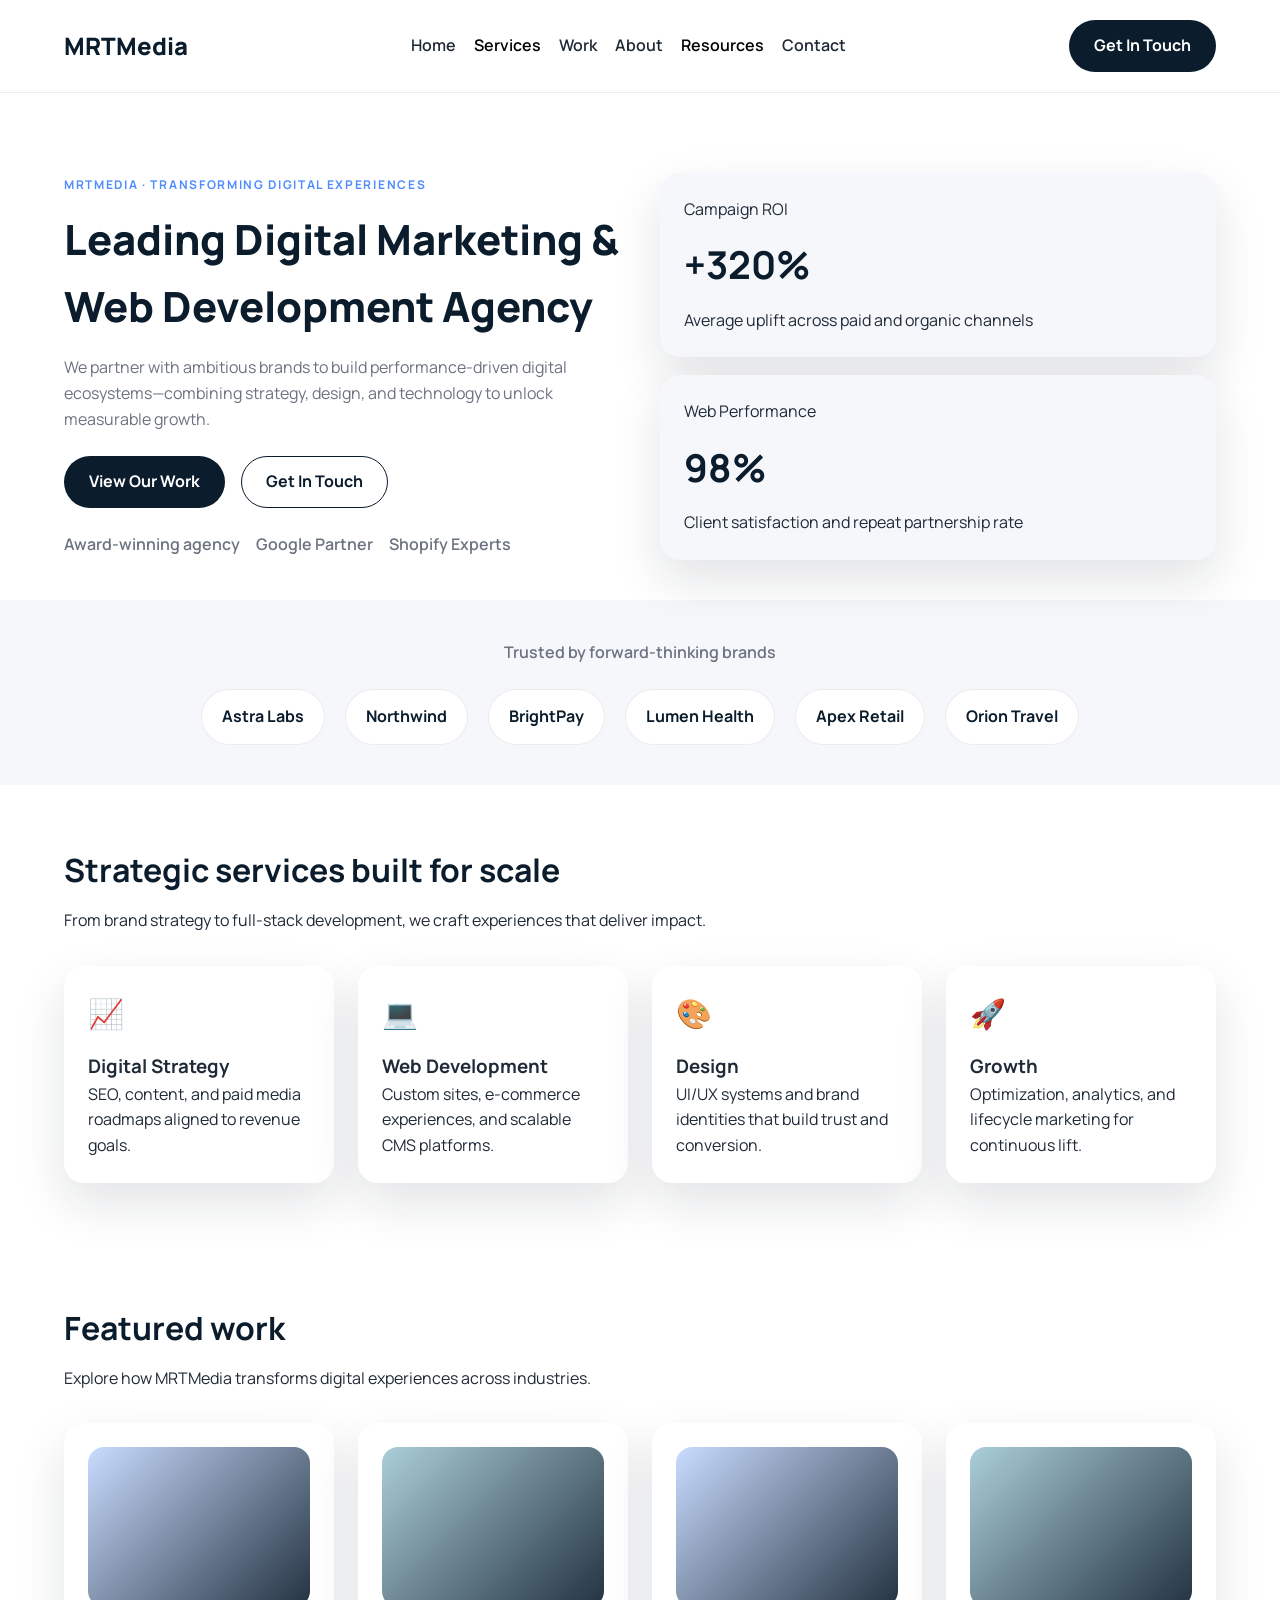
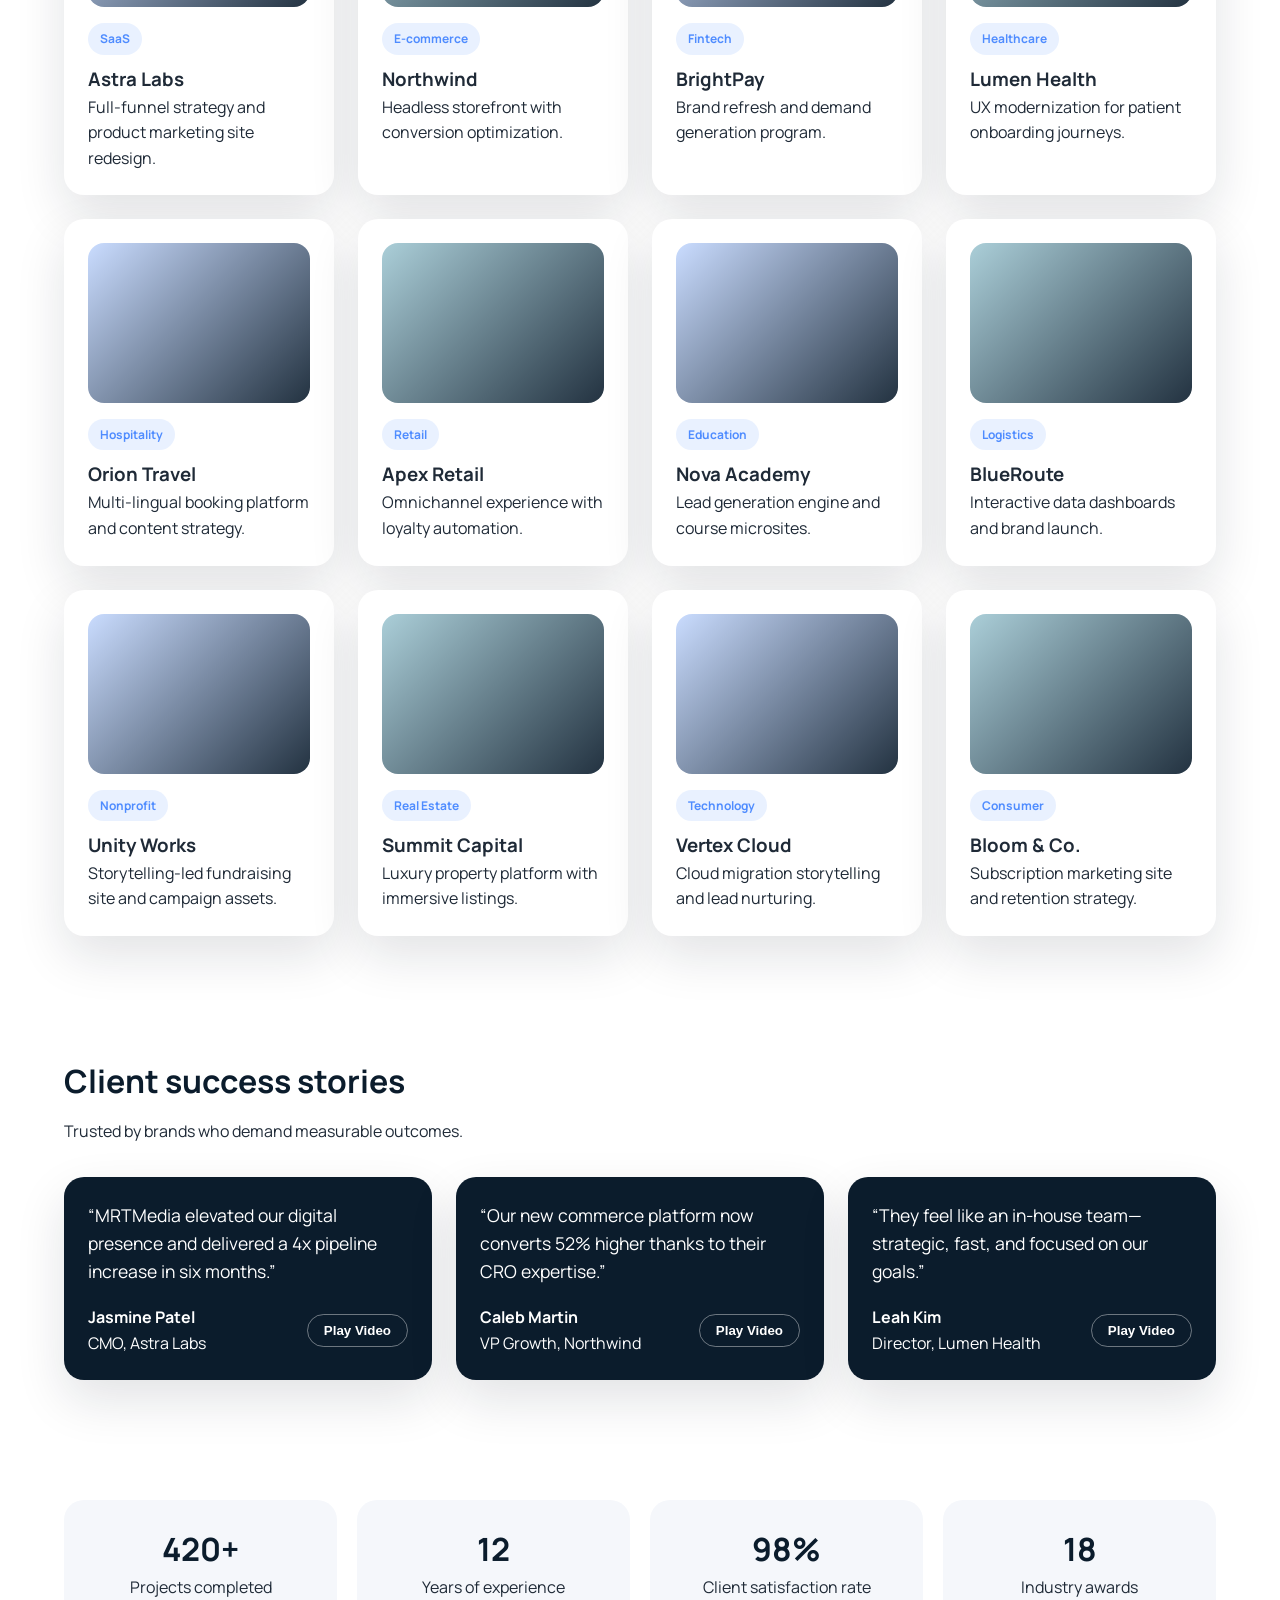
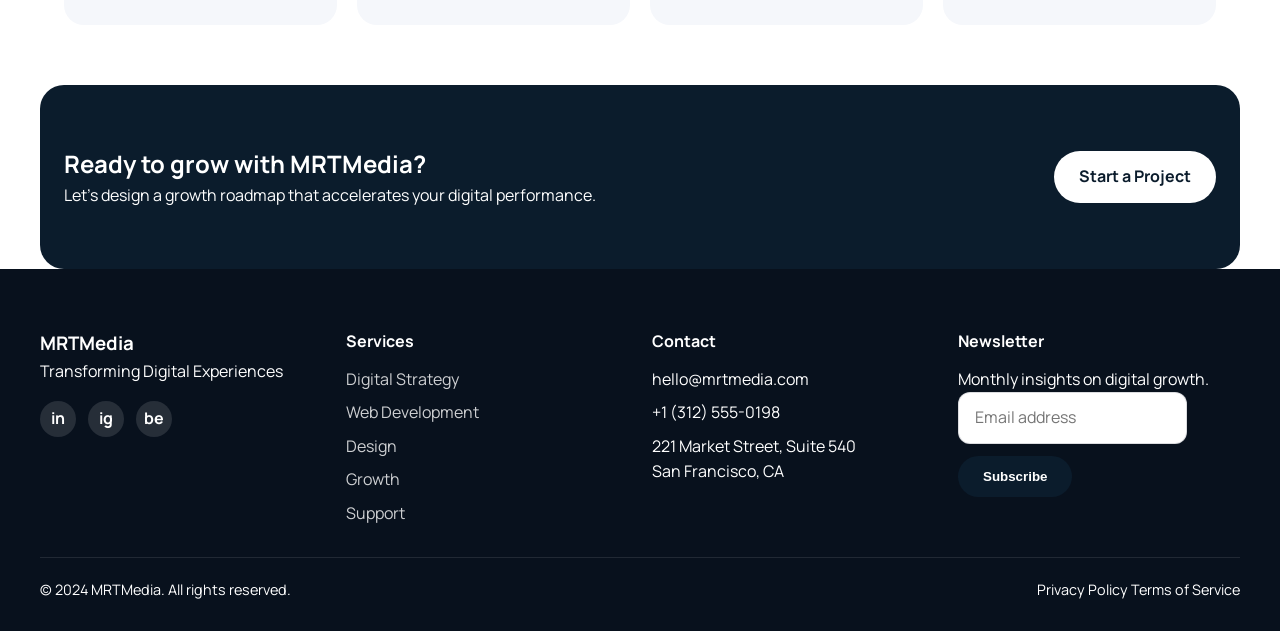
==== index.html @ ab3dcbb6 "Add MRTMedia marketing agency website" ====
<!DOCTYPE html>
<html lang="en">
<head>
  <meta charset="UTF-8" />
  <meta name="viewport" content="width=device-width, initial-scale=1" />
  <title>MRTMedia | Transforming Digital Experiences</title>
  <link rel="stylesheet" href="styles.css" />
  <link rel="preconnect" href="https://fonts.googleapis.com" />
  <link rel="preconnect" href="https://fonts.gstatic.com" crossorigin />
  <link href="https://fonts.googleapis.com/css2?family=Manrope:wght@300;400;500;600;700;800&display=swap" rel="stylesheet" />
</head>
<body>
  <header class="site-header">
    <nav class="navbar">
      <a class="logo" href="index.html">MRTMedia</a>
      <div class="nav-links">
        <a href="index.html">Home</a>
        <div class="dropdown">
          <button class="dropbtn">Services</button>
          <div class="dropdown-content">
            <a href="services.html#digital-strategy">Digital Strategy</a>
            <a href="services.html#web-development">Web Development</a>
            <a href="services.html#design">Design</a>
            <a href="services.html#growth">Growth</a>
            <a href="services.html#support">Support</a>
          </div>
        </div>
        <a href="work.html">Work</a>
        <a href="about.html">About</a>
        <div class="dropdown">
          <button class="dropbtn">Resources</button>
          <div class="dropdown-content">
            <a href="resources.html#blog">Blog</a>
            <a href="resources.html#guides">Guides</a>
            <a href="resources.html#newsletter">Newsletter</a>
            <a href="resources.html#events">Events</a>
          </div>
        </div>
        <a href="contact.html">Contact</a>
      </div>
      <a class="btn btn-primary" href="contact.html">Get In Touch</a>
    </nav>
  </header>

  <main>
    <section class="hero">
      <div class="hero-content">
        <p class="eyebrow">MRTMedia · Transforming Digital Experiences</p>
        <h1>Leading Digital Marketing &amp; Web Development Agency</h1>
        <p class="subheadline">
          We partner with ambitious brands to build performance-driven digital ecosystems—combining strategy,
          design, and technology to unlock measurable growth.
        </p>
        <div class="hero-actions">
          <a class="btn btn-primary" href="work.html">View Our Work</a>
          <a class="btn btn-secondary" href="contact.html">Get In Touch</a>
        </div>
        <div class="trust-indicators">
          <span>Award-winning agency</span>
          <span>Google Partner</span>
          <span>Shopify Experts</span>
        </div>
      </div>
      <div class="hero-visual">
        <div class="hero-card">
          <p class="hero-card-title">Campaign ROI</p>
          <h2>+320%</h2>
          <p>Average uplift across paid and organic channels</p>
        </div>
        <div class="hero-card">
          <p class="hero-card-title">Web Performance</p>
          <h2>98%</h2>
          <p>Client satisfaction and repeat partnership rate</p>
        </div>
      </div>
    </section>

    <section class="logo-banner">
      <p class="section-label">Trusted by forward-thinking brands</p>
      <div class="logo-row">
        <div class="logo-chip">Astra Labs</div>
        <div class="logo-chip">Northwind</div>
        <div class="logo-chip">BrightPay</div>
        <div class="logo-chip">Lumen Health</div>
        <div class="logo-chip">Apex Retail</div>
        <div class="logo-chip">Orion Travel</div>
      </div>
    </section>

    <section class="services-overview">
      <div class="section-heading">
        <h2>Strategic services built for scale</h2>
        <p>From brand strategy to full-stack development, we craft experiences that deliver impact.</p>
      </div>
      <div class="services-grid">
        <article class="service-card">
          <span class="service-icon">📈</span>
          <h3>Digital Strategy</h3>
          <p>SEO, content, and paid media roadmaps aligned to revenue goals.</p>
        </article>
        <article class="service-card">
          <span class="service-icon">💻</span>
          <h3>Web Development</h3>
          <p>Custom sites, e-commerce experiences, and scalable CMS platforms.</p>
        </article>
        <article class="service-card">
          <span class="service-icon">🎨</span>
          <h3>Design</h3>
          <p>UI/UX systems and brand identities that build trust and conversion.</p>
        </article>
        <article class="service-card">
          <span class="service-icon">🚀</span>
          <h3>Growth</h3>
          <p>Optimization, analytics, and lifecycle marketing for continuous lift.</p>
        </article>
      </div>
    </section>

    <section class="portfolio-preview">
      <div class="section-heading">
        <h2>Featured work</h2>
        <p>Explore how MRTMedia transforms digital experiences across industries.</p>
      </div>
      <div class="portfolio-grid">
        <article class="portfolio-card">
          <div class="portfolio-image"></div>
          <div class="portfolio-meta">
            <span class="tag">SaaS</span>
            <h3>Astra Labs</h3>
            <p>Full-funnel strategy and product marketing site redesign.</p>
          </div>
        </article>
        <article class="portfolio-card">
          <div class="portfolio-image alt"></div>
          <div class="portfolio-meta">
            <span class="tag">E-commerce</span>
            <h3>Northwind</h3>
            <p>Headless storefront with conversion optimization.</p>
          </div>
        </article>
        <article class="portfolio-card">
          <div class="portfolio-image"></div>
          <div class="portfolio-meta">
            <span class="tag">Fintech</span>
            <h3>BrightPay</h3>
            <p>Brand refresh and demand generation program.</p>
          </div>
        </article>
        <article class="portfolio-card">
          <div class="portfolio-image alt"></div>
          <div class="portfolio-meta">
            <span class="tag">Healthcare</span>
            <h3>Lumen Health</h3>
            <p>UX modernization for patient onboarding journeys.</p>
          </div>
        </article>
        <article class="portfolio-card">
          <div class="portfolio-image"></div>
          <div class="portfolio-meta">
            <span class="tag">Hospitality</span>
            <h3>Orion Travel</h3>
            <p>Multi-lingual booking platform and content strategy.</p>
          </div>
        </article>
        <article class="portfolio-card">
          <div class="portfolio-image alt"></div>
          <div class="portfolio-meta">
            <span class="tag">Retail</span>
            <h3>Apex Retail</h3>
            <p>Omnichannel experience with loyalty automation.</p>
          </div>
        </article>
        <article class="portfolio-card">
          <div class="portfolio-image"></div>
          <div class="portfolio-meta">
            <span class="tag">Education</span>
            <h3>Nova Academy</h3>
            <p>Lead generation engine and course microsites.</p>
          </div>
        </article>
        <article class="portfolio-card">
          <div class="portfolio-image alt"></div>
          <div class="portfolio-meta">
            <span class="tag">Logistics</span>
            <h3>BlueRoute</h3>
            <p>Interactive data dashboards and brand launch.</p>
          </div>
        </article>
        <article class="portfolio-card">
          <div class="portfolio-image"></div>
          <div class="portfolio-meta">
            <span class="tag">Nonprofit</span>
            <h3>Unity Works</h3>
            <p>Storytelling-led fundraising site and campaign assets.</p>
          </div>
        </article>
        <article class="portfolio-card">
          <div class="portfolio-image alt"></div>
          <div class="portfolio-meta">
            <span class="tag">Real Estate</span>
            <h3>Summit Capital</h3>
            <p>Luxury property platform with immersive listings.</p>
          </div>
        </article>
        <article class="portfolio-card">
          <div class="portfolio-image"></div>
          <div class="portfolio-meta">
            <span class="tag">Technology</span>
            <h3>Vertex Cloud</h3>
            <p>Cloud migration storytelling and lead nurturing.</p>
          </div>
        </article>
        <article class="portfolio-card">
          <div class="portfolio-image alt"></div>
          <div class="portfolio-meta">
            <span class="tag">Consumer</span>
            <h3>Bloom &amp; Co.</h3>
            <p>Subscription marketing site and retention strategy.</p>
          </div>
        </article>
      </div>
    </section>

    <section class="testimonials">
      <div class="section-heading">
        <h2>Client success stories</h2>
        <p>Trusted by brands who demand measurable outcomes.</p>
      </div>
      <div class="testimonial-grid">
        <article class="testimonial-card">
          <p class="quote">“MRTMedia elevated our digital presence and delivered a 4x pipeline increase in six months.”</p>
          <div class="testimonial-meta">
            <div>
              <h4>Jasmine Patel</h4>
              <span>CMO, Astra Labs</span>
            </div>
            <button class="video-button" type="button">Play Video</button>
          </div>
        </article>
        <article class="testimonial-card">
          <p class="quote">“Our new commerce platform now converts 52% higher thanks to their CRO expertise.”</p>
          <div class="testimonial-meta">
            <div>
              <h4>Caleb Martin</h4>
              <span>VP Growth, Northwind</span>
            </div>
            <button class="video-button" type="button">Play Video</button>
          </div>
        </article>
        <article class="testimonial-card">
          <p class="quote">“They feel like an in-house team—strategic, fast, and focused on our goals.”</p>
          <div class="testimonial-meta">
            <div>
              <h4>Leah Kim</h4>
              <span>Director, Lumen Health</span>
            </div>
            <button class="video-button" type="button">Play Video</button>
          </div>
        </article>
      </div>
    </section>

    <section class="stats">
      <div class="stat-card">
        <h3>420+</h3>
        <p>Projects completed</p>
      </div>
      <div class="stat-card">
        <h3>12</h3>
        <p>Years of experience</p>
      </div>
      <div class="stat-card">
        <h3>98%</h3>
        <p>Client satisfaction rate</p>
      </div>
      <div class="stat-card">
        <h3>18</h3>
        <p>Industry awards</p>
      </div>
    </section>

    <section class="cta-banner">
      <div>
        <h2>Ready to grow with MRTMedia?</h2>
        <p>Let’s design a growth roadmap that accelerates your digital performance.</p>
      </div>
      <a class="btn btn-light" href="contact.html">Start a Project</a>
    </section>
  </main>

  <footer class="site-footer">
    <div class="footer-grid">
      <div>
        <h3>MRTMedia</h3>
        <p>Transforming Digital Experiences</p>
        <div class="social-links">
          <a href="https://www.linkedin.com" aria-label="LinkedIn">in</a>
          <a href="https://www.instagram.com" aria-label="Instagram">ig</a>
          <a href="https://www.behance.net" aria-label="Behance">be</a>
        </div>
      </div>
      <div>
        <h4>Services</h4>
        <ul>
          <li><a href="services.html#digital-strategy">Digital Strategy</a></li>
          <li><a href="services.html#web-development">Web Development</a></li>
          <li><a href="services.html#design">Design</a></li>
          <li><a href="services.html#growth">Growth</a></li>
          <li><a href="services.html#support">Support</a></li>
        </ul>
      </div>
      <div>
        <h4>Contact</h4>
        <ul>
          <li>hello@mrtmedia.com</li>
          <li>+1 (312) 555-0198</li>
          <li>221 Market Street, Suite 540<br />San Francisco, CA</li>
        </ul>
      </div>
      <div>
        <h4>Newsletter</h4>
        <p>Monthly insights on digital growth.</p>
        <form class="newsletter-form">
          <input type="email" placeholder="Email address" />
          <button class="btn btn-primary" type="submit">Subscribe</button>
        </form>
      </div>
    </div>
    <div class="footer-bottom">
      <span>© 2024 MRTMedia. All rights reserved.</span>
      <div>
        <a href="#">Privacy Policy</a>
        <a href="#">Terms of Service</a>
      </div>
    </div>
  </footer>
  <script src="script.js"></script>
</body>
</html>
---- styles.css ----
:root {
  --navy: #0b1c2c;
  --accent: #4f8cff;
  --light: #f5f7fb;
  --dark: #08111d;
  --text: #1f2a37;
  --muted: #6b7280;
  --white: #ffffff;
  --shadow: 0 20px 50px rgba(15, 23, 42, 0.12);
}

* {
  box-sizing: border-box;
  margin: 0;
  padding: 0;
}

body {
  font-family: "Manrope", sans-serif;
  color: var(--text);
  background: var(--white);
  line-height: 1.6;
  scroll-behavior: smooth;
}

a {
  color: inherit;
  text-decoration: none;
}

main {
  overflow-x: hidden;
}

.site-header {
  position: sticky;
  top: 0;
  z-index: 100;
  background: rgba(255, 255, 255, 0.96);
  backdrop-filter: blur(12px);
  border-bottom: 1px solid rgba(15, 23, 42, 0.08);
}

.navbar {
  max-width: 1200px;
  margin: 0 auto;
  padding: 20px 24px;
  display: flex;
  align-items: center;
  justify-content: space-between;
  gap: 16px;
}

.logo {
  font-size: 1.5rem;
  font-weight: 800;
  color: var(--navy);
}

.nav-links {
  display: flex;
  align-items: center;
  gap: 18px;
  font-weight: 600;
}

.dropdown {
  position: relative;
}

.dropbtn {
  background: none;
  border: none;
  font: inherit;
  cursor: pointer;
  font-weight: 600;
}

.dropdown-content {
  position: absolute;
  top: 150%;
  left: 0;
  background: var(--white);
  min-width: 200px;
  border-radius: 12px;
  box-shadow: var(--shadow);
  opacity: 0;
  pointer-events: none;
  transform: translateY(10px);
  transition: all 0.2s ease;
}

.dropdown-content a {
  display: block;
  padding: 12px 16px;
  color: var(--text);
  font-weight: 500;
}

.dropdown:hover .dropdown-content,
.dropdown:focus-within .dropdown-content {
  opacity: 1;
  pointer-events: auto;
  transform: translateY(0);
}

.btn {
  display: inline-flex;
  align-items: center;
  justify-content: center;
  padding: 12px 24px;
  border-radius: 30px;
  font-weight: 700;
  border: 1px solid transparent;
  transition: all 0.2s ease;
  cursor: pointer;
}

.btn-primary {
  background: var(--navy);
  color: var(--white);
}

.btn-primary:hover {
  background: #0f2743;
}

.btn-secondary {
  border-color: var(--navy);
  color: var(--navy);
  background: transparent;
}

.btn-secondary:hover {
  background: var(--navy);
  color: var(--white);
}

.btn-light {
  background: var(--white);
  color: var(--navy);
}

.hero {
  max-width: 1200px;
  margin: 0 auto;
  padding: 80px 24px 40px;
  display: grid;
  gap: 40px;
  grid-template-columns: repeat(auto-fit, minmax(280px, 1fr));
  align-items: center;
}

.hero-content h1 {
  font-size: clamp(2.6rem, 3vw, 3.6rem);
  font-weight: 800;
  margin-bottom: 16px;
  color: var(--navy);
}

.eyebrow {
  text-transform: uppercase;
  letter-spacing: 0.14em;
  font-size: 0.75rem;
  color: var(--accent);
  margin-bottom: 12px;
  font-weight: 700;
}

.subheadline {
  color: var(--muted);
  max-width: 540px;
  margin-bottom: 24px;
}

.hero-actions {
  display: flex;
  gap: 16px;
  flex-wrap: wrap;
  margin-bottom: 24px;
}

.trust-indicators {
  display: flex;
  gap: 16px;
  flex-wrap: wrap;
  color: var(--muted);
  font-weight: 600;
}

.hero-visual {
  display: grid;
  gap: 18px;
}

.hero-card {
  background: var(--light);
  padding: 24px;
  border-radius: 20px;
  box-shadow: var(--shadow);
}

.hero-card h2 {
  font-size: 2.4rem;
  color: var(--navy);
  margin: 12px 0;
}

.logo-banner {
  padding: 40px 24px;
  background: var(--light);
}

.logo-banner .section-label {
  text-align: center;
  color: var(--muted);
  font-weight: 600;
  margin-bottom: 24px;
}

.logo-row {
  display: flex;
  flex-wrap: wrap;
  justify-content: center;
  gap: 20px;
}

.logo-chip {
  padding: 14px 20px;
  border-radius: 999px;
  background: var(--white);
  border: 1px solid rgba(15, 23, 42, 0.08);
  font-weight: 700;
  color: var(--navy);
}

.services-overview,
.portfolio-preview,
.testimonials,
.stats,
.cta-banner,
.page-hero,
.service-section,
.resource-section,
.newsletter-section,
.contact-section,
.story-section,
.values-section,
.team-section,
.office-section,
.filter-bar,
.case-study-panel {
  max-width: 1200px;
  margin: 0 auto;
  padding: 60px 24px;
}

.section-heading {
  margin-bottom: 32px;
}

.section-heading h2 {
  font-size: 2rem;
  color: var(--navy);
  margin-bottom: 12px;
}

.services-grid,
.portfolio-grid,
.testimonial-grid,
.resource-grid,
.values-grid,
.team-grid {
  display: grid;
  gap: 24px;
  grid-template-columns: repeat(auto-fit, minmax(220px, 1fr));
}

.service-card,
.portfolio-card,
.testimonial-card,
.resource-card,
.story-card,
.team-card {
  background: var(--white);
  border-radius: 20px;
  padding: 24px;
  box-shadow: var(--shadow);
  transition: transform 0.2s ease, box-shadow 0.2s ease;
}

.portfolio-card:hover,
.service-card:hover,
.resource-card:hover {
  transform: translateY(-6px);
  box-shadow: 0 25px 60px rgba(15, 23, 42, 0.18);
}

.service-icon {
  font-size: 1.8rem;
  margin-bottom: 16px;
  display: inline-block;
}

.portfolio-image {
  height: 160px;
  border-radius: 16px;
  background: linear-gradient(135deg, rgba(79, 140, 255, 0.3), rgba(11, 28, 44, 0.9));
  margin-bottom: 16px;
}

.portfolio-image.alt {
  background: linear-gradient(135deg, rgba(14, 116, 144, 0.35), rgba(11, 28, 44, 0.9));
}

.portfolio-meta .tag,
.resource-card .tag {
  display: inline-flex;
  padding: 6px 12px;
  border-radius: 999px;
  background: rgba(79, 140, 255, 0.12);
  color: var(--accent);
  font-size: 0.75rem;
  font-weight: 700;
  margin-bottom: 10px;
}

.testimonial-card {
  background: var(--navy);
  color: var(--white);
}

.quote {
  font-size: 1.1rem;
  margin-bottom: 20px;
}

.testimonial-meta {
  display: flex;
  justify-content: space-between;
  align-items: center;
  gap: 12px;
}

.video-button,
.case-button {
  border-radius: 999px;
  padding: 8px 16px;
  border: 1px solid rgba(255, 255, 255, 0.4);
  background: transparent;
  color: inherit;
  cursor: pointer;
  font-weight: 600;
}

.stats {
  display: grid;
  grid-template-columns: repeat(auto-fit, minmax(180px, 1fr));
  gap: 20px;
}

.stat-card {
  background: var(--light);
  border-radius: 20px;
  padding: 24px;
  text-align: center;
}

.stat-card h3 {
  font-size: 2rem;
  color: var(--navy);
}

.cta-banner {
  background: var(--navy);
  color: var(--white);
  border-radius: 24px;
  display: flex;
  align-items: center;
  justify-content: space-between;
  gap: 24px;
  flex-wrap: wrap;
}

.page-hero {
  padding-top: 80px;
  padding-bottom: 40px;
}

.service-section.alt,
.resource-section.alt {
  background: var(--light);
  border-radius: 24px;
}

.service-summary {
  display: grid;
  gap: 24px;
  grid-template-columns: repeat(auto-fit, minmax(240px, 1fr));
  align-items: center;
}

.service-list {
  display: grid;
  gap: 12px;
}

.service-pill {
  padding: 12px 16px;
  border-radius: 12px;
  background: var(--white);
  font-weight: 600;
  border: 1px solid rgba(15, 23, 42, 0.08);
}

.filter-bar {
  display: flex;
  gap: 12px;
  flex-wrap: wrap;
}

.filter-btn {
  padding: 8px 18px;
  border-radius: 999px;
  border: 1px solid rgba(15, 23, 42, 0.15);
  background: var(--white);
  cursor: pointer;
  font-weight: 600;
}

.filter-btn.active {
  background: var(--navy);
  color: var(--white);
}

.case-study-panel {
  display: grid;
  gap: 24px;
  grid-template-columns: repeat(auto-fit, minmax(220px, 1fr));
  align-items: center;
  background: var(--light);
  border-radius: 24px;
}

.case-metrics {
  display: grid;
  gap: 16px;
}

.story-section {
  display: grid;
  gap: 24px;
  grid-template-columns: repeat(auto-fit, minmax(260px, 1fr));
}

.values-grid div {
  padding: 20px;
  background: var(--light);
  border-radius: 16px;
}

.team-card {
  text-align: center;
}

.team-photo {
  height: 160px;
  border-radius: 16px;
  background: linear-gradient(135deg, rgba(79, 140, 255, 0.3), rgba(11, 28, 44, 0.9));
  margin-bottom: 16px;
}

.team-photo.alt {
  background: linear-gradient(135deg, rgba(14, 116, 144, 0.35), rgba(11, 28, 44, 0.9));
}

.office-section {
  display: grid;
  gap: 24px;
  grid-template-columns: repeat(auto-fit, minmax(260px, 1fr));
}

.office-card,
.culture-card {
  background: var(--light);
  border-radius: 16px;
  padding: 20px;
}

.resource-section .resource-card {
  border: 1px solid rgba(15, 23, 42, 0.08);
  box-shadow: none;
}

.newsletter-section {
  background: var(--navy);
  color: var(--white);
  border-radius: 24px;
  display: flex;
  align-items: center;
  justify-content: space-between;
  gap: 24px;
  flex-wrap: wrap;
}

.newsletter-form {
  display: flex;
  gap: 12px;
  flex-wrap: wrap;
}

.newsletter-form input,
.contact-form input,
.contact-form select,
.contact-form textarea {
  padding: 12px 16px;
  border-radius: 12px;
  border: 1px solid rgba(15, 23, 42, 0.15);
  font: inherit;
}

.newsletter-form.wide input {
  min-width: 280px;
}

.contact-section {
  display: grid;
  gap: 32px;
  grid-template-columns: repeat(auto-fit, minmax(280px, 1fr));
}

.contact-form {
  display: grid;
  gap: 16px;
}

.form-row {
  display: grid;
  gap: 16px;
  grid-template-columns: repeat(auto-fit, minmax(200px, 1fr));
}

.contact-form label {
  display: grid;
  gap: 8px;
  font-weight: 600;
}

.contact-info {
  background: var(--light);
  border-radius: 20px;
  padding: 24px;
  display: grid;
  gap: 16px;
}

.map-embed iframe {
  width: 100%;
  height: 220px;
  border: 0;
  border-radius: 16px;
}

.site-footer {
  background: var(--dark);
  color: var(--white);
  padding: 60px 24px 30px;
}

.footer-grid {
  max-width: 1200px;
  margin: 0 auto 30px;
  display: grid;
  gap: 24px;
  grid-template-columns: repeat(auto-fit, minmax(200px, 1fr));
}

.footer-grid h4 {
  margin-bottom: 12px;
}

.footer-grid ul {
  list-style: none;
  display: grid;
  gap: 8px;
}

.footer-grid a {
  color: rgba(255, 255, 255, 0.8);
}

.social-links {
  display: flex;
  gap: 12px;
  margin-top: 16px;
}

.social-links a {
  width: 36px;
  height: 36px;
  border-radius: 50%;
  background: rgba(255, 255, 255, 0.12);
  display: inline-flex;
  align-items: center;
  justify-content: center;
  color: var(--white);
  font-weight: 700;
}

.footer-bottom {
  max-width: 1200px;
  margin: 0 auto;
  display: flex;
  flex-wrap: wrap;
  justify-content: space-between;
  gap: 12px;
  border-top: 1px solid rgba(255, 255, 255, 0.1);
  padding-top: 20px;
  font-size: 0.9rem;
}

@media (max-width: 960px) {
  .nav-links {
    display: none;
  }
}

@media (max-width: 720px) {
  .hero {
    padding-top: 60px;
  }

  .cta-banner,
  .newsletter-section {
    flex-direction: column;
    align-items: flex-start;
  }
}
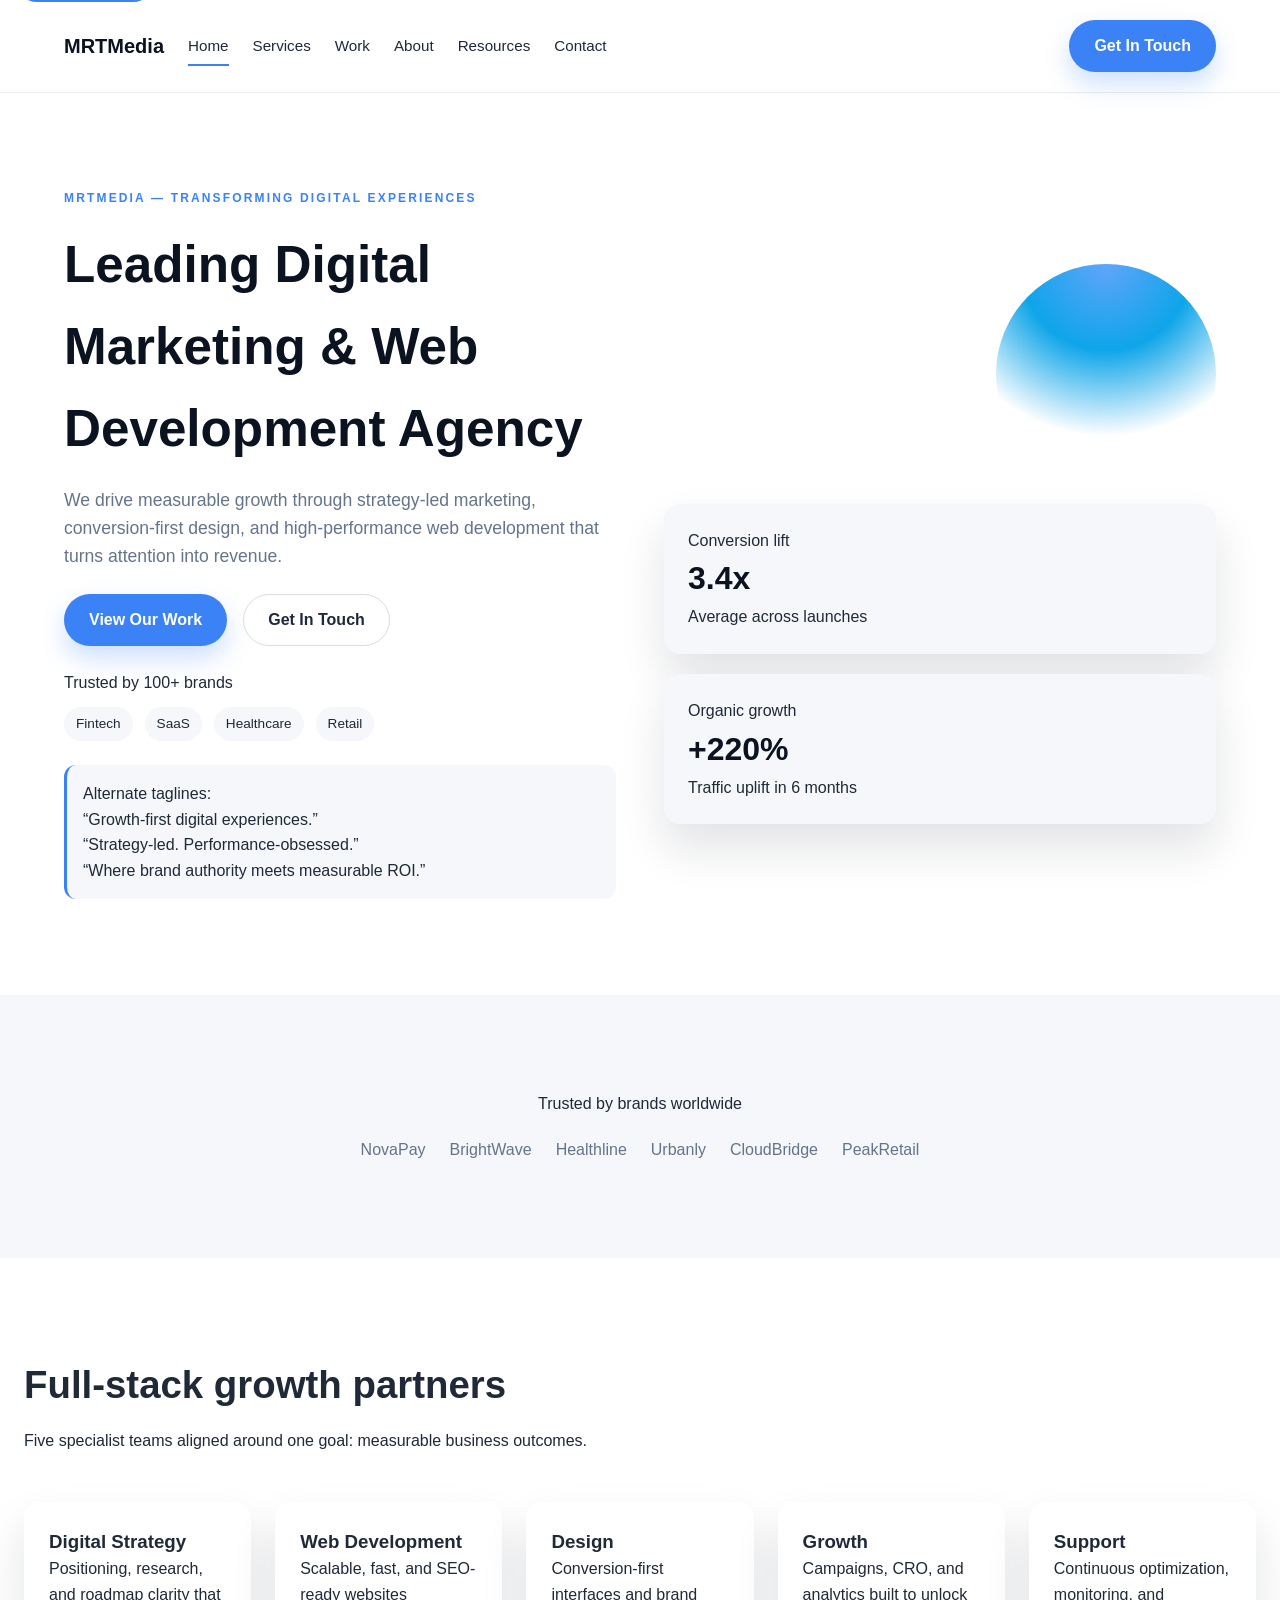
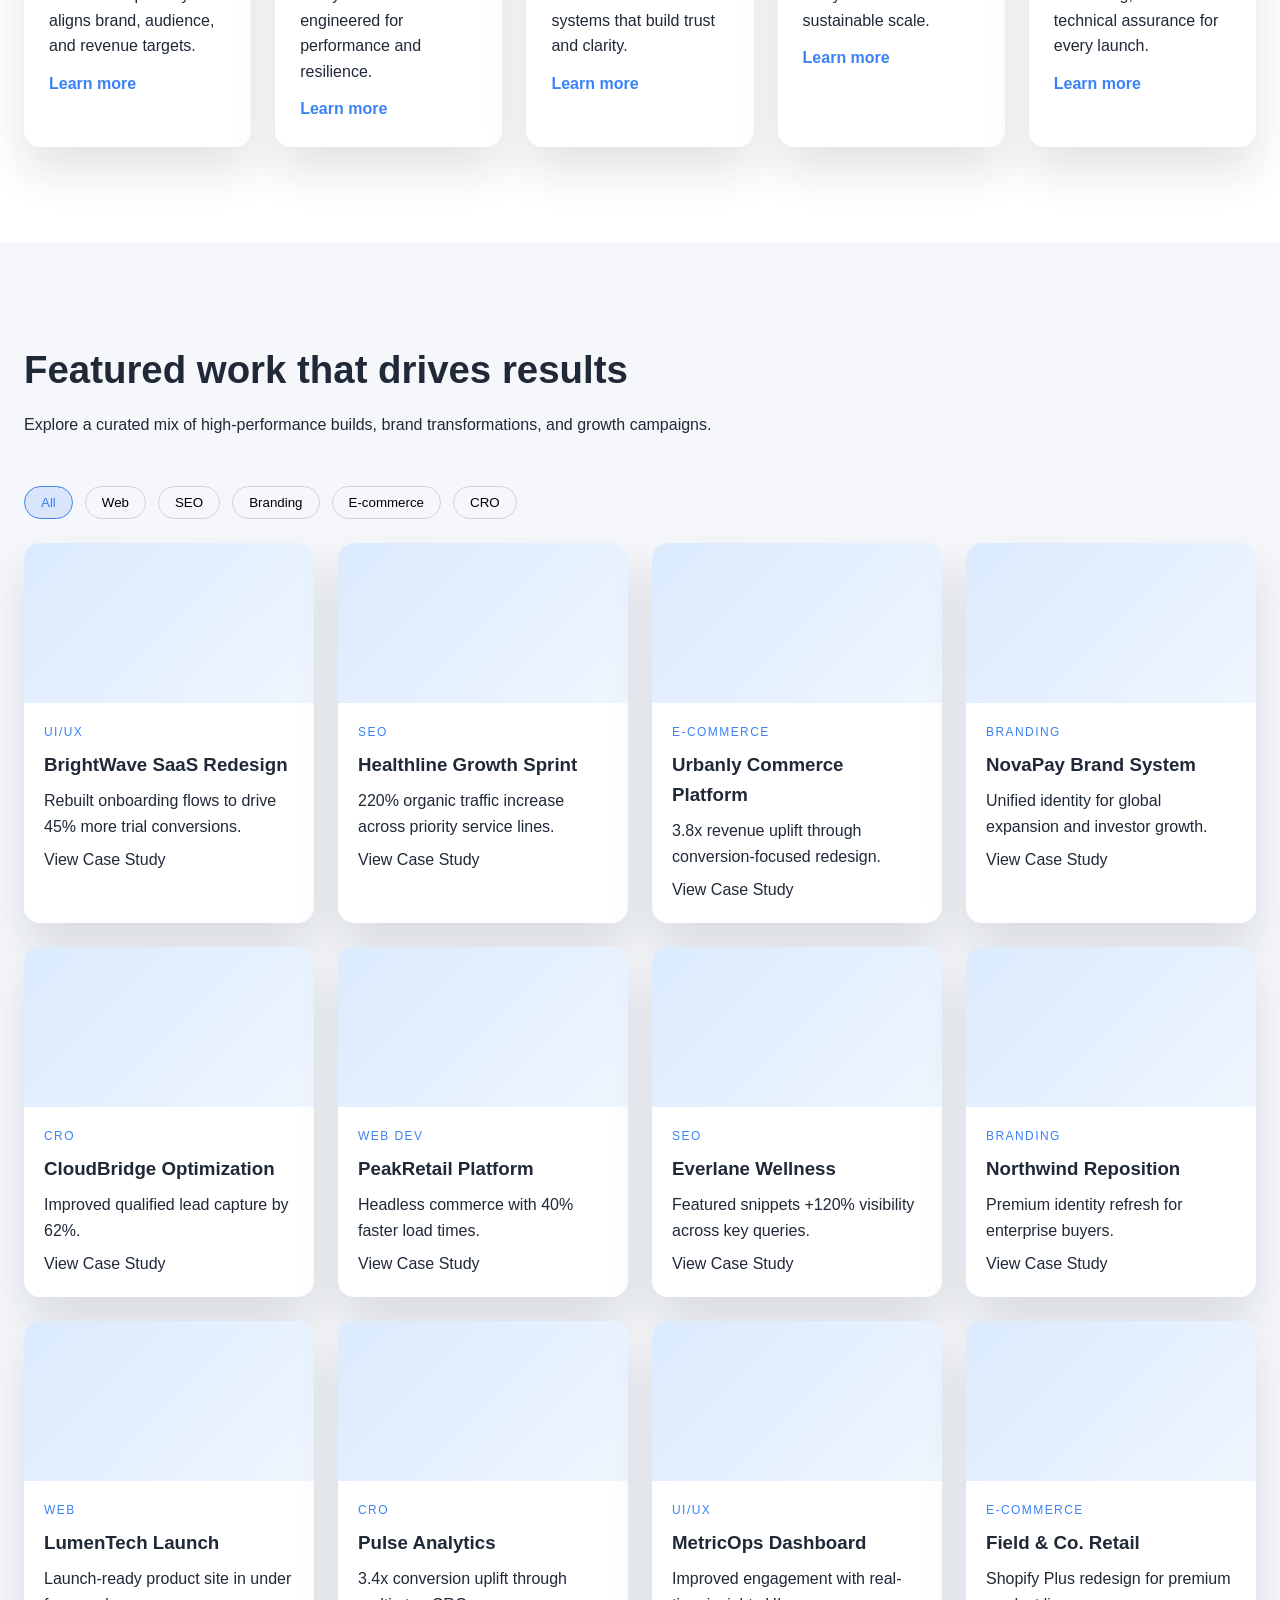
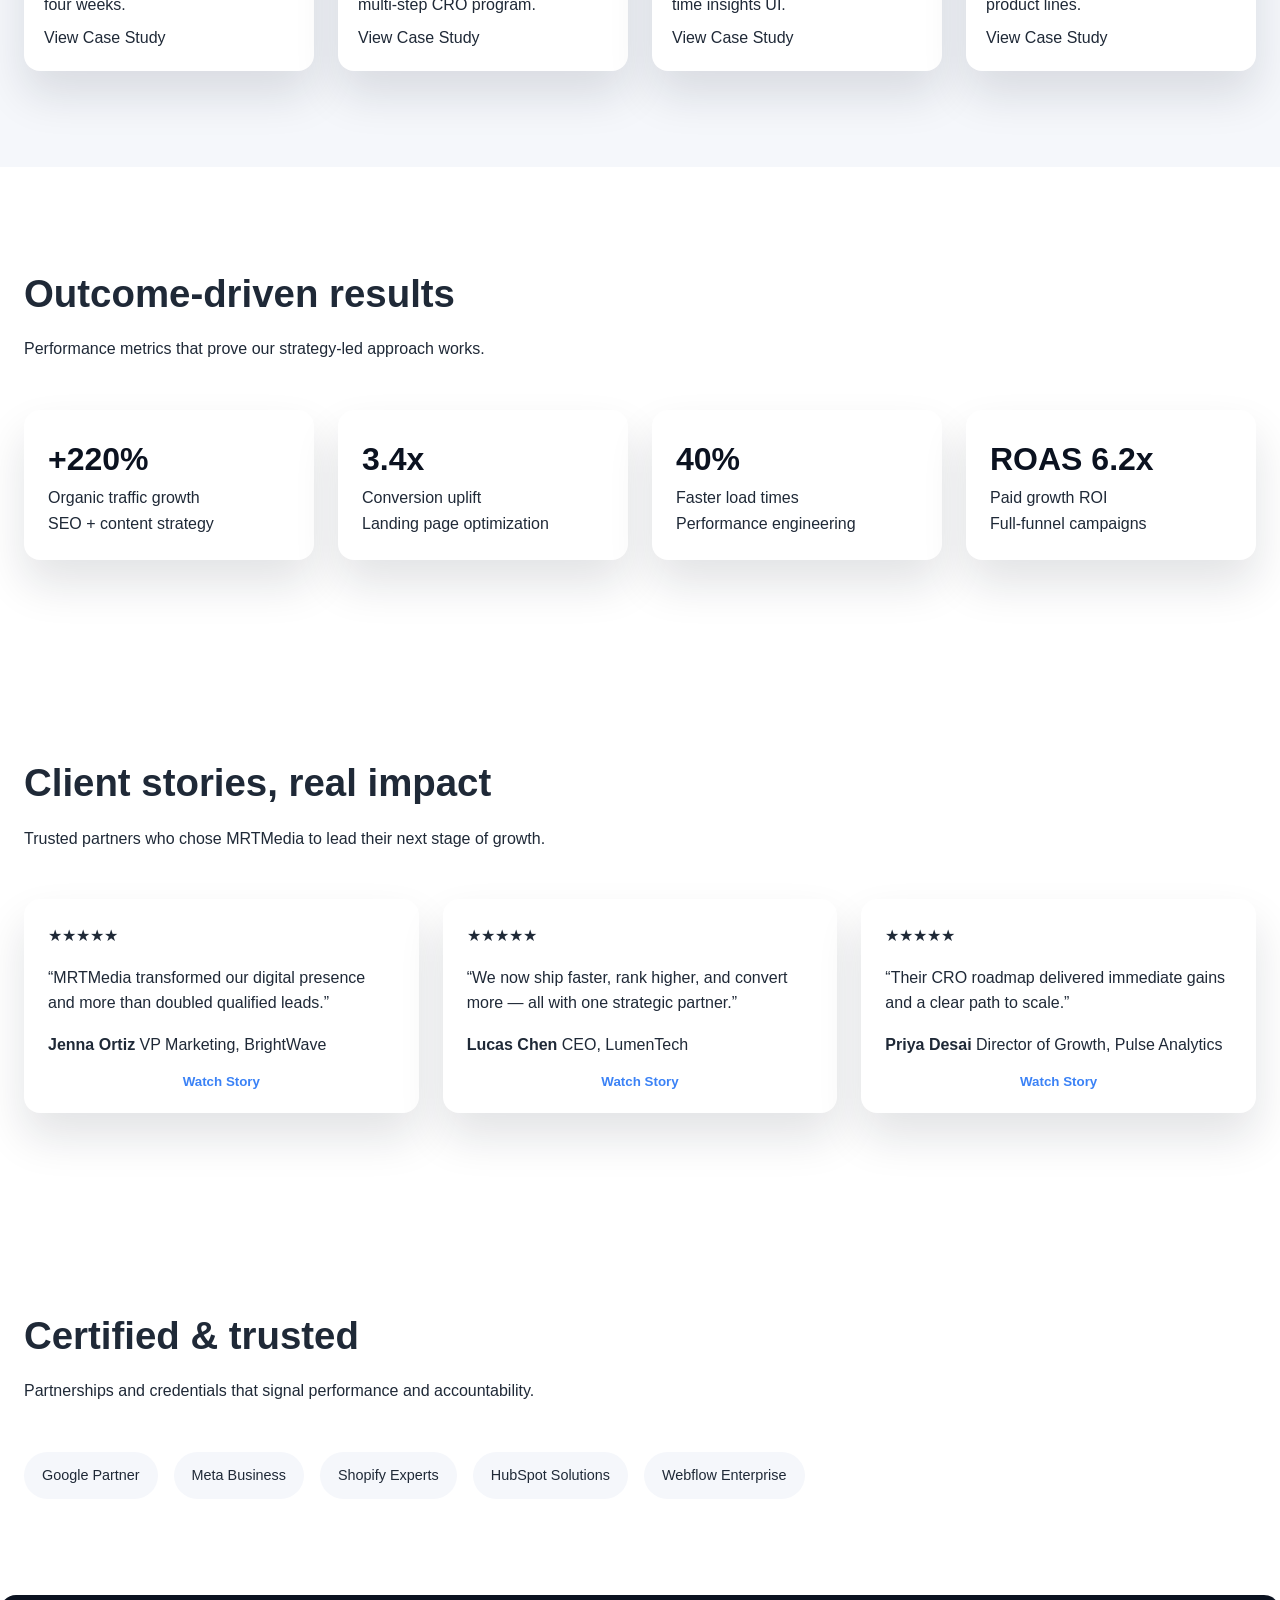
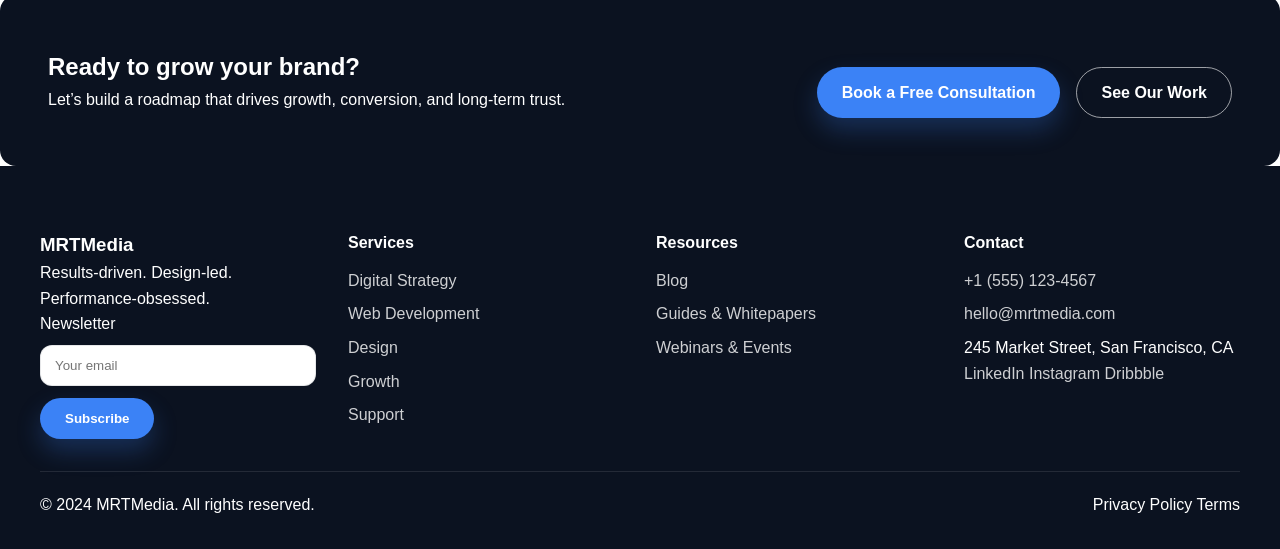
==== commit ba476016: "Add MRTMedia agency website" ====
--- a/index.html
+++ b/index.html
@@ -2,22 +2,24 @@
 <html lang="en">
 <head>
   <meta charset="UTF-8" />
-  <meta name="viewport" content="width=device-width, initial-scale=1" />
-  <title>MRTMedia | Transforming Digital Experiences</title>
+  <meta name="viewport" content="width=device-width, initial-scale=1.0" />
+  <title>MRTMedia — Transforming Digital Experiences</title>
   <link rel="stylesheet" href="styles.css" />
-  <link rel="preconnect" href="https://fonts.googleapis.com" />
-  <link rel="preconnect" href="https://fonts.gstatic.com" crossorigin />
-  <link href="https://fonts.googleapis.com/css2?family=Manrope:wght@300;400;500;600;700;800&display=swap" rel="stylesheet" />
 </head>
 <body>
-  <header class="site-header">
-    <nav class="navbar">
+  <a class="skip-link" href="#main">Skip to content</a>
+  <header class="site-header" id="top">
+    <nav class="nav-container" aria-label="Primary">
       <a class="logo" href="index.html">MRTMedia</a>
+      <button class="menu-toggle" aria-expanded="false" aria-controls="mobile-menu">
+        <span></span><span></span><span></span>
+        <span class="sr-only">Toggle menu</span>
+      </button>
       <div class="nav-links">
-        <a href="index.html">Home</a>
+        <a class="active" href="index.html">Home</a>
         <div class="dropdown">
-          <button class="dropbtn">Services</button>
-          <div class="dropdown-content">
+          <button class="dropdown-toggle" aria-expanded="false">Services</button>
+          <div class="dropdown-menu">
             <a href="services.html#digital-strategy">Digital Strategy</a>
             <a href="services.html#web-development">Web Development</a>
             <a href="services.html#design">Design</a>
@@ -28,263 +30,335 @@
         <a href="work.html">Work</a>
         <a href="about.html">About</a>
         <div class="dropdown">
-          <button class="dropbtn">Resources</button>
-          <div class="dropdown-content">
+          <button class="dropdown-toggle" aria-expanded="false">Resources</button>
+          <div class="dropdown-menu">
             <a href="resources.html#blog">Blog</a>
-            <a href="resources.html#guides">Guides</a>
-            <a href="resources.html#newsletter">Newsletter</a>
-            <a href="resources.html#events">Events</a>
+            <a href="resources.html#guides">Guides &amp; Whitepapers</a>
+            <a href="resources.html#events">Webinars &amp; Events</a>
           </div>
         </div>
         <a href="contact.html">Contact</a>
       </div>
-      <a class="btn btn-primary" href="contact.html">Get In Touch</a>
+      <a class="button primary" href="contact.html">Get In Touch</a>
     </nav>
+    <div id="mobile-menu" class="mobile-panel" hidden>
+      <div class="mobile-links">
+        <a href="index.html">Home</a>
+        <a href="services.html">Services</a>
+        <a href="work.html">Work</a>
+        <a href="about.html">About</a>
+        <a href="resources.html">Resources</a>
+        <a href="contact.html">Contact</a>
+        <a class="button primary" href="contact.html">Get In Touch</a>
+      </div>
+    </div>
   </header>
 
-  <main>
-    <section class="hero">
+  <main id="main">
+    <section class="hero section">
       <div class="hero-content">
-        <p class="eyebrow">MRTMedia · Transforming Digital Experiences</p>
+        <p class="eyebrow">MRTMedia — Transforming Digital Experiences</p>
         <h1>Leading Digital Marketing &amp; Web Development Agency</h1>
-        <p class="subheadline">
-          We partner with ambitious brands to build performance-driven digital ecosystems—combining strategy,
-          design, and technology to unlock measurable growth.
+        <p class="lead">
+          We drive measurable growth through strategy-led marketing, conversion-first design, and high-performance web development
+          that turns attention into revenue.
         </p>
-        <div class="hero-actions">
-          <a class="btn btn-primary" href="work.html">View Our Work</a>
-          <a class="btn btn-secondary" href="contact.html">Get In Touch</a>
-        </div>
-        <div class="trust-indicators">
-          <span>Award-winning agency</span>
-          <span>Google Partner</span>
-          <span>Shopify Experts</span>
+        <div class="cta-group">
+          <a class="button primary" href="work.html">View Our Work</a>
+          <a class="button ghost" href="contact.html">Get In Touch</a>
+        </div>
+        <div class="trust-line">
+          <span>Trusted by 100+ brands</span>
+          <div class="trust-badges">
+            <span>Fintech</span>
+            <span>SaaS</span>
+            <span>Healthcare</span>
+            <span>Retail</span>
+          </div>
+        </div>
+        <div class="tagline-options">
+          <p>Alternate taglines:</p>
+          <ul>
+            <li>“Growth-first digital experiences.”</li>
+            <li>“Strategy-led. Performance-obsessed.”</li>
+            <li>“Where brand authority meets measurable ROI.”</li>
+          </ul>
         </div>
       </div>
       <div class="hero-visual">
+        <div class="gradient-orb"></div>
         <div class="hero-card">
-          <p class="hero-card-title">Campaign ROI</p>
-          <h2>+320%</h2>
-          <p>Average uplift across paid and organic channels</p>
+          <p>Conversion lift</p>
+          <h3>3.4x</h3>
+          <span>Average across launches</span>
         </div>
         <div class="hero-card">
-          <p class="hero-card-title">Web Performance</p>
-          <h2>98%</h2>
-          <p>Client satisfaction and repeat partnership rate</p>
-        </div>
-      </div>
-    </section>
-
-    <section class="logo-banner">
-      <p class="section-label">Trusted by forward-thinking brands</p>
+          <p>Organic growth</p>
+          <h3>+220%</h3>
+          <span>Traffic uplift in 6 months</span>
+        </div>
+      </div>
+    </section>
+
+    <section class="logo-strip section reveal">
+      <p>Trusted by brands worldwide</p>
       <div class="logo-row">
-        <div class="logo-chip">Astra Labs</div>
-        <div class="logo-chip">Northwind</div>
-        <div class="logo-chip">BrightPay</div>
-        <div class="logo-chip">Lumen Health</div>
-        <div class="logo-chip">Apex Retail</div>
-        <div class="logo-chip">Orion Travel</div>
-      </div>
-    </section>
-
-    <section class="services-overview">
-      <div class="section-heading">
-        <h2>Strategic services built for scale</h2>
-        <p>From brand strategy to full-stack development, we craft experiences that deliver impact.</p>
-      </div>
-      <div class="services-grid">
+        <span>NovaPay</span>
+        <span>BrightWave</span>
+        <span>Healthline</span>
+        <span>Urbanly</span>
+        <span>CloudBridge</span>
+        <span>PeakRetail</span>
+      </div>
+    </section>
+
+    <section class="services-overview section reveal">
+      <div class="section-title">
+        <h2>Full-stack growth partners</h2>
+        <p>Five specialist teams aligned around one goal: measurable business outcomes.</p>
+      </div>
+      <div class="card-grid">
         <article class="service-card">
-          <span class="service-icon">📈</span>
           <h3>Digital Strategy</h3>
-          <p>SEO, content, and paid media roadmaps aligned to revenue goals.</p>
+          <p>Positioning, research, and roadmap clarity that aligns brand, audience, and revenue targets.</p>
+          <a href="services.html#digital-strategy">Learn more</a>
         </article>
         <article class="service-card">
-          <span class="service-icon">💻</span>
           <h3>Web Development</h3>
-          <p>Custom sites, e-commerce experiences, and scalable CMS platforms.</p>
+          <p>Scalable, fast, and SEO-ready websites engineered for performance and resilience.</p>
+          <a href="services.html#web-development">Learn more</a>
         </article>
         <article class="service-card">
-          <span class="service-icon">🎨</span>
           <h3>Design</h3>
-          <p>UI/UX systems and brand identities that build trust and conversion.</p>
+          <p>Conversion-first interfaces and brand systems that build trust and clarity.</p>
+          <a href="services.html#design">Learn more</a>
         </article>
         <article class="service-card">
-          <span class="service-icon">🚀</span>
           <h3>Growth</h3>
-          <p>Optimization, analytics, and lifecycle marketing for continuous lift.</p>
-        </article>
-      </div>
-    </section>
-
-    <section class="portfolio-preview">
-      <div class="section-heading">
-        <h2>Featured work</h2>
-        <p>Explore how MRTMedia transforms digital experiences across industries.</p>
+          <p>Campaigns, CRO, and analytics built to unlock sustainable scale.</p>
+          <a href="services.html#growth">Learn more</a>
+        </article>
+        <article class="service-card">
+          <h3>Support</h3>
+          <p>Continuous optimization, monitoring, and technical assurance for every launch.</p>
+          <a href="services.html#support">Learn more</a>
+        </article>
+      </div>
+    </section>
+
+    <section class="portfolio section reveal">
+      <div class="section-title">
+        <h2>Featured work that drives results</h2>
+        <p>Explore a curated mix of high-performance builds, brand transformations, and growth campaigns.</p>
+      </div>
+      <div class="filter-row">
+        <button class="chip active">All</button>
+        <button class="chip">Web</button>
+        <button class="chip">SEO</button>
+        <button class="chip">Branding</button>
+        <button class="chip">E-commerce</button>
+        <button class="chip">CRO</button>
       </div>
       <div class="portfolio-grid">
         <article class="portfolio-card">
-          <div class="portfolio-image"></div>
-          <div class="portfolio-meta">
-            <span class="tag">SaaS</span>
-            <h3>Astra Labs</h3>
-            <p>Full-funnel strategy and product marketing site redesign.</p>
-          </div>
-        </article>
-        <article class="portfolio-card">
-          <div class="portfolio-image alt"></div>
+          <div class="portfolio-thumb"></div>
+          <div class="portfolio-meta">
+            <span class="tag">UI/UX</span>
+            <h3>BrightWave SaaS Redesign</h3>
+            <p>Rebuilt onboarding flows to drive 45% more trial conversions.</p>
+            <a href="work.html">View Case Study</a>
+          </div>
+        </article>
+        <article class="portfolio-card">
+          <div class="portfolio-thumb"></div>
+          <div class="portfolio-meta">
+            <span class="tag">SEO</span>
+            <h3>Healthline Growth Sprint</h3>
+            <p>220% organic traffic increase across priority service lines.</p>
+            <a href="work.html">View Case Study</a>
+          </div>
+        </article>
+        <article class="portfolio-card">
+          <div class="portfolio-thumb"></div>
           <div class="portfolio-meta">
             <span class="tag">E-commerce</span>
-            <h3>Northwind</h3>
-            <p>Headless storefront with conversion optimization.</p>
-          </div>
-        </article>
-        <article class="portfolio-card">
-          <div class="portfolio-image"></div>
-          <div class="portfolio-meta">
-            <span class="tag">Fintech</span>
-            <h3>BrightPay</h3>
-            <p>Brand refresh and demand generation program.</p>
-          </div>
-        </article>
-        <article class="portfolio-card">
-          <div class="portfolio-image alt"></div>
-          <div class="portfolio-meta">
-            <span class="tag">Healthcare</span>
-            <h3>Lumen Health</h3>
-            <p>UX modernization for patient onboarding journeys.</p>
-          </div>
-        </article>
-        <article class="portfolio-card">
-          <div class="portfolio-image"></div>
-          <div class="portfolio-meta">
-            <span class="tag">Hospitality</span>
-            <h3>Orion Travel</h3>
-            <p>Multi-lingual booking platform and content strategy.</p>
-          </div>
-        </article>
-        <article class="portfolio-card">
-          <div class="portfolio-image alt"></div>
-          <div class="portfolio-meta">
-            <span class="tag">Retail</span>
-            <h3>Apex Retail</h3>
-            <p>Omnichannel experience with loyalty automation.</p>
-          </div>
-        </article>
-        <article class="portfolio-card">
-          <div class="portfolio-image"></div>
-          <div class="portfolio-meta">
-            <span class="tag">Education</span>
-            <h3>Nova Academy</h3>
-            <p>Lead generation engine and course microsites.</p>
-          </div>
-        </article>
-        <article class="portfolio-card">
-          <div class="portfolio-image alt"></div>
-          <div class="portfolio-meta">
-            <span class="tag">Logistics</span>
-            <h3>BlueRoute</h3>
-            <p>Interactive data dashboards and brand launch.</p>
-          </div>
-        </article>
-        <article class="portfolio-card">
-          <div class="portfolio-image"></div>
-          <div class="portfolio-meta">
-            <span class="tag">Nonprofit</span>
-            <h3>Unity Works</h3>
-            <p>Storytelling-led fundraising site and campaign assets.</p>
-          </div>
-        </article>
-        <article class="portfolio-card">
-          <div class="portfolio-image alt"></div>
-          <div class="portfolio-meta">
-            <span class="tag">Real Estate</span>
-            <h3>Summit Capital</h3>
-            <p>Luxury property platform with immersive listings.</p>
-          </div>
-        </article>
-        <article class="portfolio-card">
-          <div class="portfolio-image"></div>
-          <div class="portfolio-meta">
-            <span class="tag">Technology</span>
-            <h3>Vertex Cloud</h3>
-            <p>Cloud migration storytelling and lead nurturing.</p>
-          </div>
-        </article>
-        <article class="portfolio-card">
-          <div class="portfolio-image alt"></div>
-          <div class="portfolio-meta">
-            <span class="tag">Consumer</span>
-            <h3>Bloom &amp; Co.</h3>
-            <p>Subscription marketing site and retention strategy.</p>
-          </div>
-        </article>
-      </div>
-    </section>
-
-    <section class="testimonials">
-      <div class="section-heading">
-        <h2>Client success stories</h2>
-        <p>Trusted by brands who demand measurable outcomes.</p>
+            <h3>Urbanly Commerce Platform</h3>
+            <p>3.8x revenue uplift through conversion-focused redesign.</p>
+            <a href="work.html">View Case Study</a>
+          </div>
+        </article>
+        <article class="portfolio-card">
+          <div class="portfolio-thumb"></div>
+          <div class="portfolio-meta">
+            <span class="tag">Branding</span>
+            <h3>NovaPay Brand System</h3>
+            <p>Unified identity for global expansion and investor growth.</p>
+            <a href="work.html">View Case Study</a>
+          </div>
+        </article>
+        <article class="portfolio-card">
+          <div class="portfolio-thumb"></div>
+          <div class="portfolio-meta">
+            <span class="tag">CRO</span>
+            <h3>CloudBridge Optimization</h3>
+            <p>Improved qualified lead capture by 62%.</p>
+            <a href="work.html">View Case Study</a>
+          </div>
+        </article>
+        <article class="portfolio-card">
+          <div class="portfolio-thumb"></div>
+          <div class="portfolio-meta">
+            <span class="tag">Web Dev</span>
+            <h3>PeakRetail Platform</h3>
+            <p>Headless commerce with 40% faster load times.</p>
+            <a href="work.html">View Case Study</a>
+          </div>
+        </article>
+        <article class="portfolio-card">
+          <div class="portfolio-thumb"></div>
+          <div class="portfolio-meta">
+            <span class="tag">SEO</span>
+            <h3>Everlane Wellness</h3>
+            <p>Featured snippets +120% visibility across key queries.</p>
+            <a href="work.html">View Case Study</a>
+          </div>
+        </article>
+        <article class="portfolio-card">
+          <div class="portfolio-thumb"></div>
+          <div class="portfolio-meta">
+            <span class="tag">Branding</span>
+            <h3>Northwind Reposition</h3>
+            <p>Premium identity refresh for enterprise buyers.</p>
+            <a href="work.html">View Case Study</a>
+          </div>
+        </article>
+        <article class="portfolio-card">
+          <div class="portfolio-thumb"></div>
+          <div class="portfolio-meta">
+            <span class="tag">Web</span>
+            <h3>LumenTech Launch</h3>
+            <p>Launch-ready product site in under four weeks.</p>
+            <a href="work.html">View Case Study</a>
+          </div>
+        </article>
+        <article class="portfolio-card">
+          <div class="portfolio-thumb"></div>
+          <div class="portfolio-meta">
+            <span class="tag">CRO</span>
+            <h3>Pulse Analytics</h3>
+            <p>3.4x conversion uplift through multi-step CRO program.</p>
+            <a href="work.html">View Case Study</a>
+          </div>
+        </article>
+        <article class="portfolio-card">
+          <div class="portfolio-thumb"></div>
+          <div class="portfolio-meta">
+            <span class="tag">UI/UX</span>
+            <h3>MetricOps Dashboard</h3>
+            <p>Improved engagement with real-time insights UI.</p>
+            <a href="work.html">View Case Study</a>
+          </div>
+        </article>
+        <article class="portfolio-card">
+          <div class="portfolio-thumb"></div>
+          <div class="portfolio-meta">
+            <span class="tag">E-commerce</span>
+            <h3>Field &amp; Co. Retail</h3>
+            <p>Shopify Plus redesign for premium product lines.</p>
+            <a href="work.html">View Case Study</a>
+          </div>
+        </article>
+      </div>
+    </section>
+
+    <section class="metrics section reveal">
+      <div class="section-title">
+        <h2>Outcome-driven results</h2>
+        <p>Performance metrics that prove our strategy-led approach works.</p>
+      </div>
+      <div class="metrics-grid">
+        <div class="metric-card">
+          <h3>+220%</h3>
+          <p>Organic traffic growth</p>
+          <span>SEO + content strategy</span>
+        </div>
+        <div class="metric-card">
+          <h3>3.4x</h3>
+          <p>Conversion uplift</p>
+          <span>Landing page optimization</span>
+        </div>
+        <div class="metric-card">
+          <h3>40%</h3>
+          <p>Faster load times</p>
+          <span>Performance engineering</span>
+        </div>
+        <div class="metric-card">
+          <h3>ROAS 6.2x</h3>
+          <p>Paid growth ROI</p>
+          <span>Full-funnel campaigns</span>
+        </div>
+      </div>
+    </section>
+
+    <section class="testimonials section reveal">
+      <div class="section-title">
+        <h2>Client stories, real impact</h2>
+        <p>Trusted partners who chose MRTMedia to lead their next stage of growth.</p>
       </div>
       <div class="testimonial-grid">
         <article class="testimonial-card">
-          <p class="quote">“MRTMedia elevated our digital presence and delivered a 4x pipeline increase in six months.”</p>
+          <div class="rating">★★★★★</div>
+          <p>“MRTMedia transformed our digital presence and more than doubled qualified leads.”</p>
           <div class="testimonial-meta">
-            <div>
-              <h4>Jasmine Patel</h4>
-              <span>CMO, Astra Labs</span>
-            </div>
-            <button class="video-button" type="button">Play Video</button>
-          </div>
+            <strong>Jenna Ortiz</strong>
+            <span>VP Marketing, BrightWave</span>
+          </div>
+          <button class="text-link">Watch Story</button>
         </article>
         <article class="testimonial-card">
-          <p class="quote">“Our new commerce platform now converts 52% higher thanks to their CRO expertise.”</p>
+          <div class="rating">★★★★★</div>
+          <p>“We now ship faster, rank higher, and convert more — all with one strategic partner.”</p>
           <div class="testimonial-meta">
-            <div>
-              <h4>Caleb Martin</h4>
-              <span>VP Growth, Northwind</span>
-            </div>
-            <button class="video-button" type="button">Play Video</button>
-          </div>
+            <strong>Lucas Chen</strong>
+            <span>CEO, LumenTech</span>
+          </div>
+          <button class="text-link">Watch Story</button>
         </article>
         <article class="testimonial-card">
-          <p class="quote">“They feel like an in-house team—strategic, fast, and focused on our goals.”</p>
+          <div class="rating">★★★★★</div>
+          <p>“Their CRO roadmap delivered immediate gains and a clear path to scale.”</p>
           <div class="testimonial-meta">
-            <div>
-              <h4>Leah Kim</h4>
-              <span>Director, Lumen Health</span>
-            </div>
-            <button class="video-button" type="button">Play Video</button>
-          </div>
-        </article>
-      </div>
-    </section>
-
-    <section class="stats">
-      <div class="stat-card">
-        <h3>420+</h3>
-        <p>Projects completed</p>
-      </div>
-      <div class="stat-card">
-        <h3>12</h3>
-        <p>Years of experience</p>
-      </div>
-      <div class="stat-card">
-        <h3>98%</h3>
-        <p>Client satisfaction rate</p>
-      </div>
-      <div class="stat-card">
-        <h3>18</h3>
-        <p>Industry awards</p>
-      </div>
-    </section>
-
-    <section class="cta-banner">
-      <div>
-        <h2>Ready to grow with MRTMedia?</h2>
-        <p>Let’s design a growth roadmap that accelerates your digital performance.</p>
-      </div>
-      <a class="btn btn-light" href="contact.html">Start a Project</a>
+            <strong>Priya Desai</strong>
+            <span>Director of Growth, Pulse Analytics</span>
+          </div>
+          <button class="text-link">Watch Story</button>
+        </article>
+      </div>
+    </section>
+
+    <section class="awards section reveal">
+      <div class="section-title">
+        <h2>Certified &amp; trusted</h2>
+        <p>Partnerships and credentials that signal performance and accountability.</p>
+      </div>
+      <div class="badge-row">
+        <span>Google Partner</span>
+        <span>Meta Business</span>
+        <span>Shopify Experts</span>
+        <span>HubSpot Solutions</span>
+        <span>Webflow Enterprise</span>
+      </div>
+    </section>
+
+    <section class="cta-band section reveal">
+      <div>
+        <h2>Ready to grow your brand?</h2>
+        <p>Let’s build a roadmap that drives growth, conversion, and long-term trust.</p>
+      </div>
+      <div class="cta-group">
+        <a class="button primary" href="contact.html">Book a Free Consultation</a>
+        <a class="button ghost" href="work.html">See Our Work</a>
+      </div>
     </section>
   </main>
 
@@ -292,12 +366,14 @@
     <div class="footer-grid">
       <div>
         <h3>MRTMedia</h3>
-        <p>Transforming Digital Experiences</p>
-        <div class="social-links">
-          <a href="https://www.linkedin.com" aria-label="LinkedIn">in</a>
-          <a href="https://www.instagram.com" aria-label="Instagram">ig</a>
-          <a href="https://www.behance.net" aria-label="Behance">be</a>
-        </div>
+        <p>Results-driven. Design-led. Performance-obsessed.</p>
+        <form class="newsletter" aria-label="Newsletter signup">
+          <label for="newsletter-email">Newsletter</label>
+          <div class="newsletter-row">
+            <input id="newsletter-email" type="email" placeholder="Your email" />
+            <button class="button primary" type="submit">Subscribe</button>
+          </div>
+        </form>
       </div>
       <div>
         <h4>Services</h4>
@@ -310,30 +386,36 @@
         </ul>
       </div>
       <div>
+        <h4>Resources</h4>
+        <ul>
+          <li><a href="resources.html#blog">Blog</a></li>
+          <li><a href="resources.html#guides">Guides &amp; Whitepapers</a></li>
+          <li><a href="resources.html#events">Webinars &amp; Events</a></li>
+        </ul>
+      </div>
+      <div>
         <h4>Contact</h4>
         <ul>
-          <li>hello@mrtmedia.com</li>
-          <li>+1 (312) 555-0198</li>
-          <li>221 Market Street, Suite 540<br />San Francisco, CA</li>
+          <li><a href="tel:+15551234567">+1 (555) 123-4567</a></li>
+          <li><a href="mailto:hello@mrtmedia.com">hello@mrtmedia.com</a></li>
+          <li>245 Market Street, San Francisco, CA</li>
         </ul>
-      </div>
-      <div>
-        <h4>Newsletter</h4>
-        <p>Monthly insights on digital growth.</p>
-        <form class="newsletter-form">
-          <input type="email" placeholder="Email address" />
-          <button class="btn btn-primary" type="submit">Subscribe</button>
-        </form>
+        <div class="social-links">
+          <a href="#">LinkedIn</a>
+          <a href="#">Instagram</a>
+          <a href="#">Dribbble</a>
+        </div>
       </div>
     </div>
     <div class="footer-bottom">
       <span>© 2024 MRTMedia. All rights reserved.</span>
       <div>
         <a href="#">Privacy Policy</a>
-        <a href="#">Terms of Service</a>
+        <a href="#">Terms</a>
       </div>
     </div>
   </footer>
+
   <script src="script.js"></script>
 </body>
 </html>
--- a/styles.css
+++ b/styles.css
@@ -1,12 +1,16 @@
 :root {
-  --navy: #0b1c2c;
-  --accent: #4f8cff;
-  --light: #f5f7fb;
-  --dark: #08111d;
-  --text: #1f2a37;
-  --muted: #6b7280;
+  --primary: #0b1220;
+  --accent: #3b82f6;
+  --accent-soft: rgba(59, 130, 246, 0.15);
+  --neutral-100: #f5f7fb;
+  --neutral-200: #e2e8f0;
+  --neutral-900: #0f172a;
   --white: #ffffff;
-  --shadow: 0 20px 50px rgba(15, 23, 42, 0.12);
+  --text: #1f2937;
+  --muted: #64748b;
+  --shadow: 0 24px 45px rgba(15, 23, 42, 0.12);
+  --radius: 16px;
+  --max-width: 1200px;
 }
 
 * {
@@ -15,12 +19,20 @@
   padding: 0;
 }
 
+html {
+  scroll-behavior: smooth;
+}
+
 body {
-  font-family: "Manrope", sans-serif;
+  font-family: "Inter", "Helvetica Neue", Arial, sans-serif;
   color: var(--text);
   background: var(--white);
   line-height: 1.6;
-  scroll-behavior: smooth;
+}
+
+img {
+  max-width: 100%;
+  display: block;
 }
 
 a {
@@ -28,611 +40,749 @@
   text-decoration: none;
 }
 
-main {
-  overflow-x: hidden;
+ul {
+  list-style: none;
+}
+
+.skip-link {
+  position: absolute;
+  top: -40px;
+  left: 16px;
+  background: var(--accent);
+  color: var(--white);
+  padding: 8px 16px;
+  border-radius: 999px;
+  z-index: 999;
+}
+
+.skip-link:focus {
+  top: 16px;
+}
+
+.section {
+  padding: 96px 24px;
+}
+
+.section-title {
+  max-width: 720px;
+  margin-bottom: 48px;
+}
+
+.section-title h2 {
+  font-size: clamp(2rem, 3vw, 2.6rem);
+  margin-bottom: 12px;
+}
+
+.eyebrow {
+  text-transform: uppercase;
+  letter-spacing: 0.18em;
+  color: var(--accent);
+  font-weight: 600;
+  font-size: 0.75rem;
+}
+
+.lead {
+  font-size: 1.1rem;
+  color: var(--muted);
+  max-width: 620px;
 }
 
 .site-header {
   position: sticky;
   top: 0;
+  background: rgba(255, 255, 255, 0.92);
+  backdrop-filter: blur(10px);
   z-index: 100;
-  background: rgba(255, 255, 255, 0.96);
-  backdrop-filter: blur(12px);
   border-bottom: 1px solid rgba(15, 23, 42, 0.08);
 }
 
-.navbar {
-  max-width: 1200px;
+.nav-container {
+  max-width: var(--max-width);
   margin: 0 auto;
   padding: 20px 24px;
   display: flex;
   align-items: center;
-  justify-content: space-between;
-  gap: 16px;
+  gap: 24px;
 }
 
 .logo {
-  font-size: 1.5rem;
-  font-weight: 800;
-  color: var(--navy);
+  font-weight: 700;
+  font-size: 1.25rem;
+  color: var(--primary);
 }
 
 .nav-links {
   display: flex;
   align-items: center;
-  gap: 18px;
-  font-weight: 600;
+  gap: 24px;
+  flex: 1;
+}
+
+.nav-links a,
+.dropdown-toggle {
+  color: var(--text);
+  font-weight: 500;
+  background: none;
+  border: none;
+  cursor: pointer;
+  font-size: 0.95rem;
+  position: relative;
+}
+
+.nav-links a.active::after {
+  content: "";
+  position: absolute;
+  left: 0;
+  bottom: -8px;
+  width: 100%;
+  height: 2px;
+  background: var(--accent);
 }
 
 .dropdown {
   position: relative;
 }
 
-.dropbtn {
-  background: none;
-  border: none;
-  font: inherit;
-  cursor: pointer;
-  font-weight: 600;
-}
-
-.dropdown-content {
+.dropdown-menu {
   position: absolute;
-  top: 150%;
+  top: 140%;
   left: 0;
   background: var(--white);
+  border-radius: 12px;
+  padding: 12px;
+  box-shadow: var(--shadow);
+  display: grid;
+  gap: 8px;
   min-width: 200px;
-  border-radius: 12px;
-  box-shadow: var(--shadow);
   opacity: 0;
   pointer-events: none;
-  transform: translateY(10px);
-  transition: all 0.2s ease;
-}
-
-.dropdown-content a {
-  display: block;
-  padding: 12px 16px;
-  color: var(--text);
-  font-weight: 500;
-}
-
-.dropdown:hover .dropdown-content,
-.dropdown:focus-within .dropdown-content {
+  transform: translateY(8px);
+  transition: 0.2s ease;
+}
+
+.dropdown:hover .dropdown-menu,
+.dropdown:focus-within .dropdown-menu {
   opacity: 1;
   pointer-events: auto;
   transform: translateY(0);
 }
 
-.btn {
+.dropdown-menu a {
+  padding: 8px 12px;
+  border-radius: 8px;
+}
+
+.dropdown-menu a:hover {
+  background: var(--accent-soft);
+}
+
+.button {
   display: inline-flex;
   align-items: center;
   justify-content: center;
   padding: 12px 24px;
-  border-radius: 30px;
-  font-weight: 700;
+  border-radius: 999px;
+  font-weight: 600;
   border: 1px solid transparent;
-  transition: all 0.2s ease;
+  transition: transform 0.2s ease, box-shadow 0.2s ease, background 0.2s ease;
+}
+
+.button.primary {
+  background: var(--accent);
+  color: var(--white);
+  box-shadow: 0 12px 24px rgba(59, 130, 246, 0.25);
+}
+
+.button.primary:hover {
+  transform: translateY(-2px);
+  box-shadow: 0 18px 28px rgba(59, 130, 246, 0.35);
+}
+
+.button.ghost {
+  border-color: rgba(15, 23, 42, 0.15);
+  color: var(--text);
+}
+
+.button.ghost:hover {
+  border-color: var(--accent);
+  color: var(--accent);
+}
+
+.menu-toggle {
+  display: none;
+  border: none;
+  background: none;
+  flex-direction: column;
+  gap: 4px;
   cursor: pointer;
 }
 
-.btn-primary {
-  background: var(--navy);
+.menu-toggle span {
+  width: 24px;
+  height: 2px;
+  background: var(--primary);
+}
+
+.sr-only {
+  position: absolute;
+  width: 1px;
+  height: 1px;
+  padding: 0;
+  margin: -1px;
+  overflow: hidden;
+  clip: rect(0, 0, 0, 0);
+  border: 0;
+}
+
+.mobile-panel {
+  background: var(--white);
+  border-top: 1px solid rgba(15, 23, 42, 0.08);
+}
+
+.mobile-links {
+  display: grid;
+  gap: 16px;
+  padding: 24px;
+}
+
+.hero {
+  display: grid;
+  gap: 48px;
+  align-items: center;
+  grid-template-columns: repeat(auto-fit, minmax(280px, 1fr));
+  max-width: var(--max-width);
+  margin: 0 auto;
+}
+
+.hero h1 {
+  font-size: clamp(2.6rem, 4vw, 3.6rem);
+  color: var(--primary);
+  margin: 16px 0;
+}
+
+.cta-group {
+  display: flex;
+  gap: 16px;
+  margin-top: 24px;
+  flex-wrap: wrap;
+}
+
+.hero-visual {
+  display: grid;
+  gap: 20px;
+  position: relative;
+}
+
+.gradient-orb {
+  width: 220px;
+  height: 220px;
+  border-radius: 50%;
+  background: radial-gradient(circle at top, #60a5fa, #0ea5e9, transparent 70%);
+  filter: blur(0);
+  justify-self: end;
+}
+
+.hero-card {
+  background: var(--neutral-100);
+  padding: 24px;
+  border-radius: var(--radius);
+  box-shadow: var(--shadow);
+}
+
+.hero-card h3 {
+  font-size: 2rem;
+  color: var(--primary);
+}
+
+.trust-line {
+  margin-top: 24px;
+  display: grid;
+  gap: 12px;
+}
+
+.trust-badges {
+  display: flex;
+  gap: 12px;
+  flex-wrap: wrap;
+}
+
+.trust-badges span {
+  padding: 6px 12px;
+  background: var(--neutral-100);
+  border-radius: 999px;
+  font-size: 0.85rem;
+}
+
+.tagline-options {
+  margin-top: 24px;
+  padding: 16px;
+  border-left: 3px solid var(--accent);
+  background: var(--neutral-100);
+  border-radius: 12px;
+}
+
+.logo-strip {
+  background: var(--neutral-100);
+  text-align: center;
+}
+
+.logo-row {
+  margin-top: 20px;
+  display: flex;
+  gap: 24px;
+  justify-content: center;
+  flex-wrap: wrap;
+  color: var(--muted);
+}
+
+.card-grid {
+  display: grid;
+  grid-template-columns: repeat(auto-fit, minmax(220px, 1fr));
+  gap: 24px;
+}
+
+.service-card,
+.value-card,
+.resource-card {
+  background: var(--white);
+  border-radius: var(--radius);
+  padding: 24px;
+  box-shadow: var(--shadow);
+  border: 1px solid transparent;
+  transition: transform 0.2s ease, border 0.2s ease, box-shadow 0.2s ease;
+}
+
+.service-card:hover,
+.value-card:hover,
+.resource-card:hover,
+.portfolio-card:hover {
+  transform: translateY(-6px);
+  border-color: var(--accent);
+  box-shadow: 0 24px 40px rgba(15, 23, 42, 0.16);
+}
+
+.service-card a {
+  display: inline-flex;
+  margin-top: 12px;
+  color: var(--accent);
+  font-weight: 600;
+}
+
+.portfolio {
+  background: var(--neutral-100);
+}
+
+.filter-row {
+  display: flex;
+  gap: 12px;
+  flex-wrap: wrap;
+  margin-bottom: 24px;
+}
+
+.chip {
+  border: 1px solid rgba(15, 23, 42, 0.15);
+  background: transparent;
+  padding: 8px 16px;
+  border-radius: 999px;
+  font-weight: 500;
+  cursor: pointer;
+}
+
+.chip.active,
+.chip:hover {
+  border-color: var(--accent);
+  background: var(--accent-soft);
+  color: var(--accent);
+}
+
+.portfolio-grid {
+  display: grid;
+  gap: 24px;
+  grid-template-columns: repeat(auto-fit, minmax(240px, 1fr));
+}
+
+.portfolio-card {
+  background: var(--white);
+  border-radius: var(--radius);
+  overflow: hidden;
+  box-shadow: var(--shadow);
+  transition: transform 0.2s ease, box-shadow 0.2s ease;
+}
+
+.portfolio-thumb {
+  height: 160px;
+  background: linear-gradient(135deg, #dbeafe, #eff6ff);
+}
+
+.portfolio-meta {
+  padding: 20px;
+  display: grid;
+  gap: 8px;
+}
+
+.tag {
+  font-size: 0.75rem;
+  text-transform: uppercase;
+  letter-spacing: 0.12em;
+  color: var(--accent);
+}
+
+.metrics-grid {
+  display: grid;
+  gap: 24px;
+  grid-template-columns: repeat(auto-fit, minmax(200px, 1fr));
+}
+
+.metric-card {
+  background: var(--white);
+  padding: 24px;
+  border-radius: var(--radius);
+  box-shadow: var(--shadow);
+}
+
+.metric-card h3 {
+  font-size: 2rem;
+  color: var(--primary);
+}
+
+.testimonial-grid {
+  display: grid;
+  gap: 24px;
+  grid-template-columns: repeat(auto-fit, minmax(240px, 1fr));
+}
+
+.testimonial-card {
+  background: var(--white);
+  padding: 24px;
+  border-radius: var(--radius);
+  box-shadow: var(--shadow);
+  display: grid;
+  gap: 16px;
+}
+
+.text-link {
+  border: none;
+  background: none;
+  color: var(--accent);
+  font-weight: 600;
+  cursor: pointer;
+}
+
+.badge-row {
+  display: flex;
+  gap: 16px;
+  flex-wrap: wrap;
+}
+
+.badge-row span {
+  padding: 12px 18px;
+  background: var(--neutral-100);
+  border-radius: 999px;
+  font-size: 0.9rem;
+}
+
+.cta-band {
+  display: flex;
+  align-items: center;
+  justify-content: space-between;
+  gap: 24px;
+  background: var(--primary);
   color: var(--white);
-}
-
-.btn-primary:hover {
-  background: #0f2743;
-}
-
-.btn-secondary {
-  border-color: var(--navy);
-  color: var(--navy);
-  background: transparent;
-}
-
-.btn-secondary:hover {
-  background: var(--navy);
+  border-radius: var(--radius);
+  padding: 48px;
+  flex-wrap: wrap;
+}
+
+.cta-band .button.ghost {
+  border-color: rgba(255, 255, 255, 0.6);
   color: var(--white);
 }
 
-.btn-light {
-  background: var(--white);
-  color: var(--navy);
-}
-
-.hero {
-  max-width: 1200px;
+.site-footer {
+  background: var(--primary);
+  color: var(--white);
+  padding: 64px 24px 32px;
+}
+
+.footer-grid {
+  max-width: var(--max-width);
+  margin: 0 auto 32px;
+  display: grid;
+  gap: 32px;
+  grid-template-columns: repeat(auto-fit, minmax(200px, 1fr));
+}
+
+.footer-grid h4 {
+  margin-bottom: 12px;
+}
+
+.footer-grid ul {
+  display: grid;
+  gap: 8px;
+}
+
+.footer-grid a {
+  color: rgba(255, 255, 255, 0.8);
+}
+
+.footer-bottom {
+  max-width: var(--max-width);
   margin: 0 auto;
-  padding: 80px 24px 40px;
-  display: grid;
-  gap: 40px;
-  grid-template-columns: repeat(auto-fit, minmax(280px, 1fr));
-  align-items: center;
-}
-
-.hero-content h1 {
-  font-size: clamp(2.6rem, 3vw, 3.6rem);
-  font-weight: 800;
-  margin-bottom: 16px;
-  color: var(--navy);
-}
-
-.eyebrow {
-  text-transform: uppercase;
-  letter-spacing: 0.14em;
-  font-size: 0.75rem;
-  color: var(--accent);
-  margin-bottom: 12px;
-  font-weight: 700;
-}
-
-.subheadline {
-  color: var(--muted);
-  max-width: 540px;
-  margin-bottom: 24px;
-}
-
-.hero-actions {
-  display: flex;
-  gap: 16px;
-  flex-wrap: wrap;
-  margin-bottom: 24px;
-}
-
-.trust-indicators {
-  display: flex;
-  gap: 16px;
-  flex-wrap: wrap;
-  color: var(--muted);
-  font-weight: 600;
-}
-
-.hero-visual {
-  display: grid;
-  gap: 18px;
-}
-
-.hero-card {
-  background: var(--light);
-  padding: 24px;
-  border-radius: 20px;
-  box-shadow: var(--shadow);
-}
-
-.hero-card h2 {
-  font-size: 2.4rem;
-  color: var(--navy);
-  margin: 12px 0;
-}
-
-.logo-banner {
-  padding: 40px 24px;
-  background: var(--light);
-}
-
-.logo-banner .section-label {
-  text-align: center;
-  color: var(--muted);
-  font-weight: 600;
-  margin-bottom: 24px;
-}
-
-.logo-row {
-  display: flex;
-  flex-wrap: wrap;
-  justify-content: center;
-  gap: 20px;
-}
-
-.logo-chip {
-  padding: 14px 20px;
-  border-radius: 999px;
-  background: var(--white);
-  border: 1px solid rgba(15, 23, 42, 0.08);
-  font-weight: 700;
-  color: var(--navy);
-}
-
-.services-overview,
-.portfolio-preview,
-.testimonials,
-.stats,
-.cta-banner,
-.page-hero,
-.service-section,
-.resource-section,
-.newsletter-section,
-.contact-section,
-.story-section,
-.values-section,
-.team-section,
-.office-section,
-.filter-bar,
-.case-study-panel {
-  max-width: 1200px;
+  border-top: 1px solid rgba(255, 255, 255, 0.1);
+  padding-top: 20px;
+  display: flex;
+  align-items: center;
+  justify-content: space-between;
+  gap: 16px;
+  flex-wrap: wrap;
+}
+
+.newsletter label {
+  display: block;
+  margin-bottom: 8px;
+}
+
+.newsletter-row {
+  display: flex;
+  gap: 12px;
+  flex-wrap: wrap;
+}
+
+input,
+select,
+textarea {
+  padding: 12px 14px;
+  border-radius: 12px;
+  border: 1px solid rgba(15, 23, 42, 0.1);
+  width: 100%;
+  font-family: inherit;
+}
+
+input:focus,
+select:focus,
+textarea:focus,
+button:focus,
+a:focus {
+  outline: 2px solid var(--accent);
+  outline-offset: 2px;
+}
+
+.page-hero {
+  max-width: var(--max-width);
   margin: 0 auto;
-  padding: 60px 24px;
-}
-
-.section-heading {
-  margin-bottom: 32px;
-}
-
-.section-heading h2 {
-  font-size: 2rem;
-  color: var(--navy);
-  margin-bottom: 12px;
-}
-
-.services-grid,
-.portfolio-grid,
-.testimonial-grid,
-.resource-grid,
-.values-grid,
-.team-grid {
-  display: grid;
-  gap: 24px;
-  grid-template-columns: repeat(auto-fit, minmax(220px, 1fr));
-}
-
-.service-card,
-.portfolio-card,
-.testimonial-card,
-.resource-card,
-.story-card,
-.team-card {
-  background: var(--white);
-  border-radius: 20px;
-  padding: 24px;
-  box-shadow: var(--shadow);
-  transition: transform 0.2s ease, box-shadow 0.2s ease;
-}
-
-.portfolio-card:hover,
-.service-card:hover,
-.resource-card:hover {
-  transform: translateY(-6px);
-  box-shadow: 0 25px 60px rgba(15, 23, 42, 0.18);
-}
-
-.service-icon {
-  font-size: 1.8rem;
-  margin-bottom: 16px;
-  display: inline-block;
-}
-
-.portfolio-image {
-  height: 160px;
-  border-radius: 16px;
-  background: linear-gradient(135deg, rgba(79, 140, 255, 0.3), rgba(11, 28, 44, 0.9));
-  margin-bottom: 16px;
-}
-
-.portfolio-image.alt {
-  background: linear-gradient(135deg, rgba(14, 116, 144, 0.35), rgba(11, 28, 44, 0.9));
-}
-
-.portfolio-meta .tag,
-.resource-card .tag {
-  display: inline-flex;
-  padding: 6px 12px;
-  border-radius: 999px;
-  background: rgba(79, 140, 255, 0.12);
-  color: var(--accent);
-  font-size: 0.75rem;
-  font-weight: 700;
-  margin-bottom: 10px;
-}
-
-.testimonial-card {
-  background: var(--navy);
-  color: var(--white);
-}
-
-.quote {
-  font-size: 1.1rem;
-  margin-bottom: 20px;
-}
-
-.testimonial-meta {
-  display: flex;
+  display: flex;
+  align-items: center;
   justify-content: space-between;
-  align-items: center;
-  gap: 12px;
-}
-
-.video-button,
-.case-button {
-  border-radius: 999px;
-  padding: 8px 16px;
-  border: 1px solid rgba(255, 255, 255, 0.4);
-  background: transparent;
-  color: inherit;
+  gap: 32px;
+  flex-wrap: wrap;
+}
+
+.service-detail {
+  display: grid;
+  gap: 24px;
+  grid-template-columns: repeat(auto-fit, minmax(240px, 1fr));
+  align-items: center;
+}
+
+.table-wrapper {
+  overflow-x: auto;
+  background: var(--white);
+  border-radius: var(--radius);
+  box-shadow: var(--shadow);
+}
+
+.pricing-table {
+  width: 100%;
+  border-collapse: collapse;
+  min-width: 480px;
+}
+
+.pricing-table th,
+.pricing-table td {
+  padding: 16px;
+  border-bottom: 1px solid var(--neutral-200);
+  text-align: left;
+}
+
+.faq-grid {
+  display: grid;
+  gap: 16px;
+}
+
+.faq-grid summary {
   cursor: pointer;
   font-weight: 600;
 }
 
-.stats {
-  display: grid;
-  grid-template-columns: repeat(auto-fit, minmax(180px, 1fr));
-  gap: 20px;
-}
-
-.stat-card {
-  background: var(--light);
-  border-radius: 20px;
+.case-grid {
+  display: grid;
+  gap: 24px;
+  grid-template-columns: repeat(auto-fit, minmax(220px, 1fr));
+  margin-bottom: 24px;
+}
+
+.gallery {
+  display: grid;
+  gap: 16px;
+  grid-template-columns: repeat(auto-fit, minmax(200px, 1fr));
+  margin-bottom: 24px;
+}
+
+.gallery-item,
+.featured-thumb,
+.map-placeholder,
+.avatar {
+  background: linear-gradient(135deg, #e2e8f0, #f8fafc);
+  border-radius: var(--radius);
+  min-height: 160px;
+}
+
+.testimonial-quote {
+  background: var(--neutral-100);
   padding: 24px;
-  text-align: center;
-}
-
-.stat-card h3 {
-  font-size: 2rem;
-  color: var(--navy);
-}
-
-.cta-banner {
-  background: var(--navy);
-  color: var(--white);
-  border-radius: 24px;
-  display: flex;
-  align-items: center;
-  justify-content: space-between;
-  gap: 24px;
-  flex-wrap: wrap;
-}
-
-.page-hero {
-  padding-top: 80px;
-  padding-bottom: 40px;
-}
-
-.service-section.alt,
-.resource-section.alt {
-  background: var(--light);
-  border-radius: 24px;
-}
-
-.service-summary {
+  border-radius: var(--radius);
+  margin-bottom: 24px;
+  display: grid;
+  gap: 12px;
+}
+
+.story-grid {
   display: grid;
   gap: 24px;
   grid-template-columns: repeat(auto-fit, minmax(240px, 1fr));
-  align-items: center;
-}
-
-.service-list {
+}
+
+.team-grid {
+  display: grid;
+  gap: 24px;
+  grid-template-columns: repeat(auto-fit, minmax(200px, 1fr));
+}
+
+.team-card {
+  background: var(--white);
+  padding: 24px;
+  border-radius: var(--radius);
+  box-shadow: var(--shadow);
   display: grid;
   gap: 12px;
 }
 
-.service-pill {
-  padding: 12px 16px;
-  border-radius: 12px;
-  background: var(--white);
-  font-weight: 600;
-  border: 1px solid rgba(15, 23, 42, 0.08);
-}
-
-.filter-bar {
-  display: flex;
-  gap: 12px;
-  flex-wrap: wrap;
-}
-
-.filter-btn {
-  padding: 8px 18px;
-  border-radius: 999px;
-  border: 1px solid rgba(15, 23, 42, 0.15);
-  background: var(--white);
-  cursor: pointer;
-  font-weight: 600;
-}
-
-.filter-btn.active {
-  background: var(--navy);
-  color: var(--white);
-}
-
-.case-study-panel {
+.map-card {
+  display: grid;
+  gap: 16px;
+  max-width: 640px;
+}
+
+.resources-layout {
+  display: grid;
+  gap: 24px;
+  grid-template-columns: minmax(200px, 1fr) 3fr;
+}
+
+.resource-sidebar {
+  position: sticky;
+  top: 120px;
+  height: fit-content;
+  display: grid;
+  gap: 24px;
+}
+
+.resource-grid {
   display: grid;
   gap: 24px;
   grid-template-columns: repeat(auto-fit, minmax(220px, 1fr));
-  align-items: center;
-  background: var(--light);
-  border-radius: 24px;
-}
-
-.case-metrics {
-  display: grid;
-  gap: 16px;
-}
-
-.story-section {
-  display: grid;
-  gap: 24px;
-  grid-template-columns: repeat(auto-fit, minmax(260px, 1fr));
-}
-
-.values-grid div {
-  padding: 20px;
-  background: var(--light);
-  border-radius: 16px;
-}
-
-.team-card {
-  text-align: center;
-}
-
-.team-photo {
-  height: 160px;
-  border-radius: 16px;
-  background: linear-gradient(135deg, rgba(79, 140, 255, 0.3), rgba(11, 28, 44, 0.9));
-  margin-bottom: 16px;
-}
-
-.team-photo.alt {
-  background: linear-gradient(135deg, rgba(14, 116, 144, 0.35), rgba(11, 28, 44, 0.9));
-}
-
-.office-section {
-  display: grid;
-  gap: 24px;
-  grid-template-columns: repeat(auto-fit, minmax(260px, 1fr));
-}
-
-.office-card,
-.culture-card {
-  background: var(--light);
-  border-radius: 16px;
-  padding: 20px;
-}
-
-.resource-section .resource-card {
-  border: 1px solid rgba(15, 23, 42, 0.08);
-  box-shadow: none;
-}
-
-.newsletter-section {
-  background: var(--navy);
-  color: var(--white);
-  border-radius: 24px;
-  display: flex;
-  align-items: center;
-  justify-content: space-between;
-  gap: 24px;
-  flex-wrap: wrap;
-}
-
-.newsletter-form {
-  display: flex;
-  gap: 12px;
-  flex-wrap: wrap;
-}
-
-.newsletter-form input,
-.contact-form input,
-.contact-form select,
-.contact-form textarea {
-  padding: 12px 16px;
-  border-radius: 12px;
-  border: 1px solid rgba(15, 23, 42, 0.15);
-  font: inherit;
-}
-
-.newsletter-form.wide input {
-  min-width: 280px;
-}
-
-.contact-section {
+}
+
+.featured-post {
+  display: grid;
+  gap: 32px;
+  grid-template-columns: repeat(auto-fit, minmax(240px, 1fr));
+  align-items: center;
+  background: var(--neutral-100);
+  border-radius: var(--radius);
+  padding: 32px;
+}
+
+.contact-layout {
   display: grid;
   gap: 32px;
   grid-template-columns: repeat(auto-fit, minmax(280px, 1fr));
 }
 
 .contact-form {
-  display: grid;
-  gap: 16px;
-}
-
-.form-row {
-  display: grid;
-  gap: 16px;
-  grid-template-columns: repeat(auto-fit, minmax(200px, 1fr));
-}
-
-.contact-form label {
+  background: var(--neutral-100);
+  padding: 32px;
+  border-radius: var(--radius);
+  display: grid;
+  gap: 24px;
+}
+
+.form-grid {
+  display: grid;
+  gap: 16px;
+  grid-template-columns: repeat(auto-fit, minmax(220px, 1fr));
+}
+
+.form-grid label {
   display: grid;
   gap: 8px;
-  font-weight: 600;
-}
-
-.contact-info {
-  background: var(--light);
-  border-radius: 20px;
+  font-weight: 500;
+}
+
+.form-grid .full {
+  grid-column: 1 / -1;
+}
+
+.contact-aside {
+  display: grid;
+  gap: 24px;
+}
+
+.steps,
+.trust-box {
+  background: var(--white);
   padding: 24px;
-  display: grid;
-  gap: 16px;
-}
-
-.map-embed iframe {
-  width: 100%;
-  height: 220px;
-  border: 0;
-  border-radius: 16px;
-}
-
-.site-footer {
-  background: var(--dark);
-  color: var(--white);
-  padding: 60px 24px 30px;
-}
-
-.footer-grid {
-  max-width: 1200px;
-  margin: 0 auto 30px;
-  display: grid;
-  gap: 24px;
-  grid-template-columns: repeat(auto-fit, minmax(200px, 1fr));
-}
-
-.footer-grid h4 {
-  margin-bottom: 12px;
-}
-
-.footer-grid ul {
-  list-style: none;
-  display: grid;
-  gap: 8px;
-}
-
-.footer-grid a {
-  color: rgba(255, 255, 255, 0.8);
-}
-
-.social-links {
-  display: flex;
-  gap: 12px;
-  margin-top: 16px;
-}
-
-.social-links a {
-  width: 36px;
-  height: 36px;
-  border-radius: 50%;
-  background: rgba(255, 255, 255, 0.12);
-  display: inline-flex;
-  align-items: center;
-  justify-content: center;
-  color: var(--white);
-  font-weight: 700;
-}
-
-.footer-bottom {
-  max-width: 1200px;
-  margin: 0 auto;
-  display: flex;
-  flex-wrap: wrap;
-  justify-content: space-between;
-  gap: 12px;
-  border-top: 1px solid rgba(255, 255, 255, 0.1);
-  padding-top: 20px;
-  font-size: 0.9rem;
+  border-radius: var(--radius);
+  box-shadow: var(--shadow);
+}
+
+.reveal {
+  opacity: 0;
+  transform: translateY(20px);
+  transition: opacity 0.6s ease, transform 0.6s ease;
+}
+
+.reveal.visible {
+  opacity: 1;
+  transform: translateY(0);
 }
 
 @media (max-width: 960px) {
-  .nav-links {
+  .nav-links,
+  .nav-container .button.primary {
     display: none;
   }
+
+  .menu-toggle {
+    display: flex;
+    margin-left: auto;
+  }
+
+  .resources-layout {
+    grid-template-columns: 1fr;
+  }
+
+  .resource-sidebar {
+    position: static;
+  }
 }
 
 @media (max-width: 720px) {
-  .hero {
-    padding-top: 60px;
+  .cta-band {
+    padding: 32px;
   }
 
-  .cta-banner,
-  .newsletter-section {
-    flex-direction: column;
-    align-items: flex-start;
+  .nav-container {
+    justify-content: space-between;
   }
 }
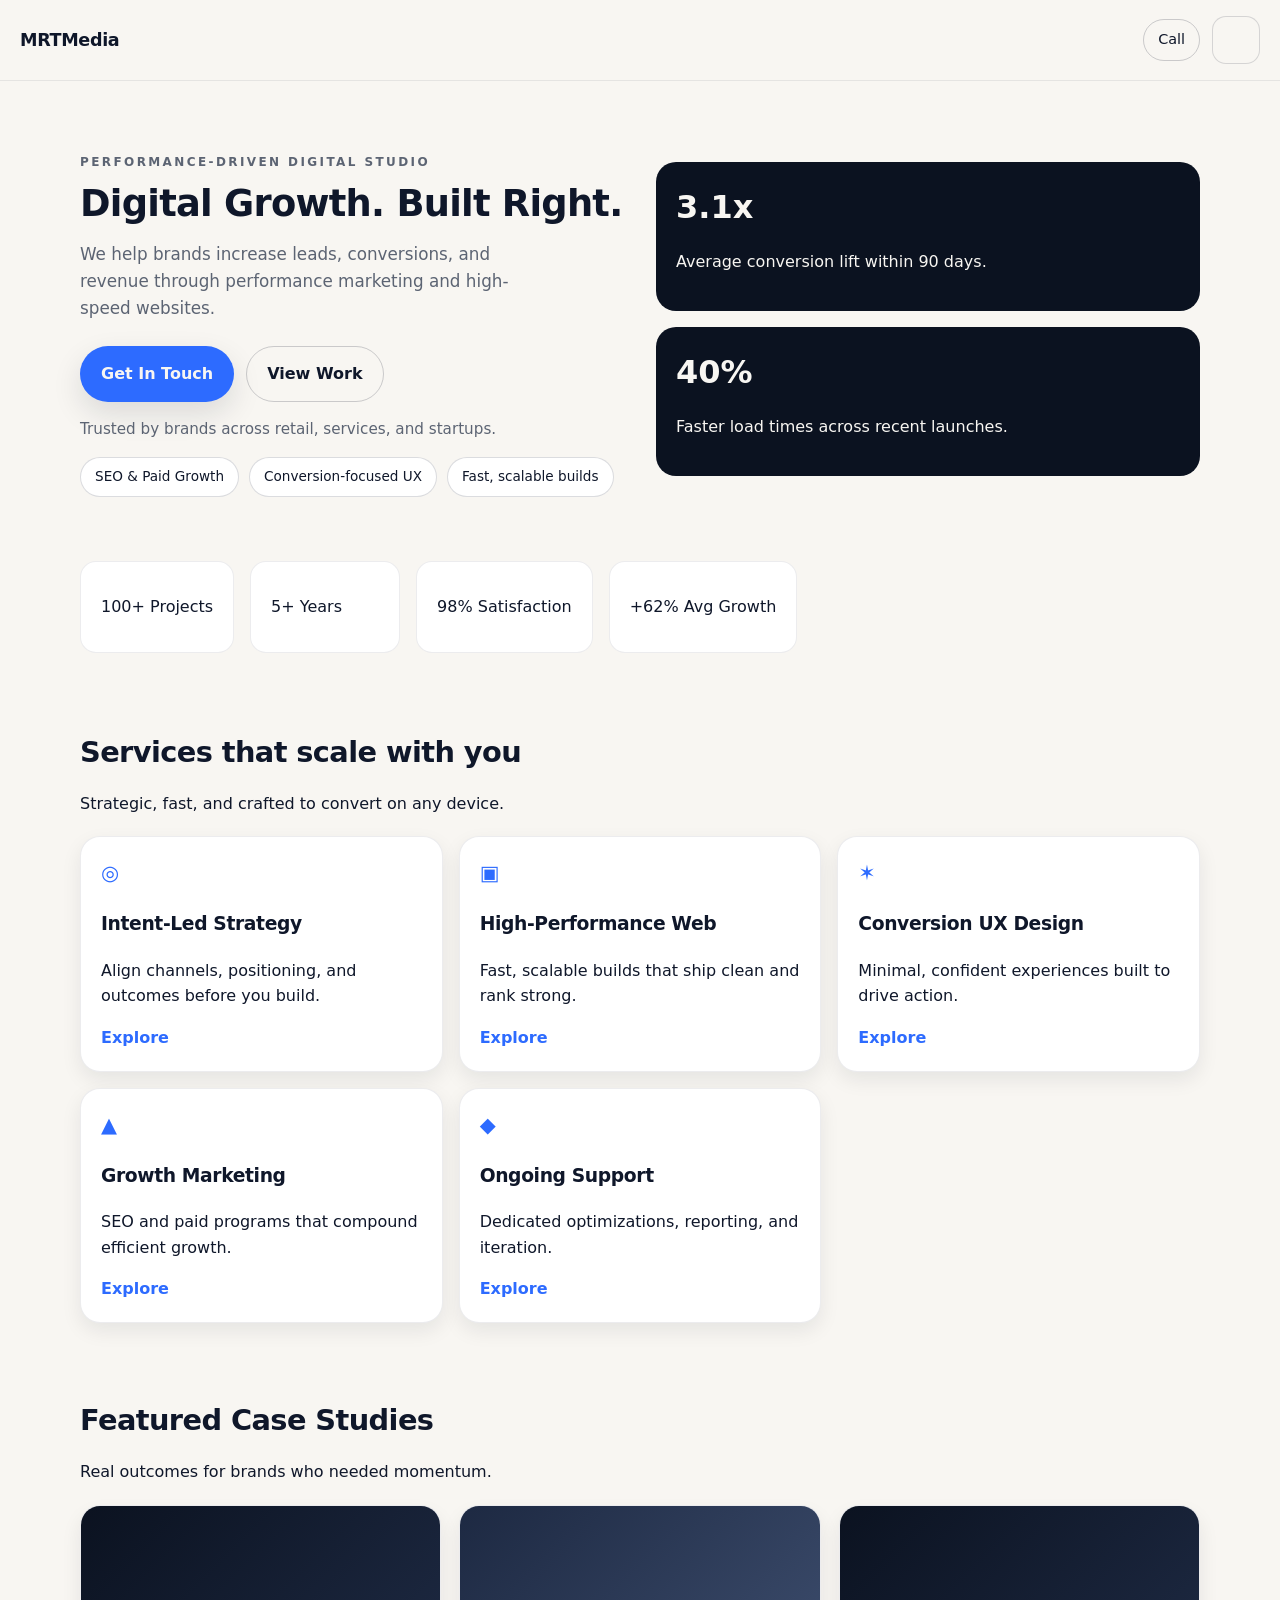
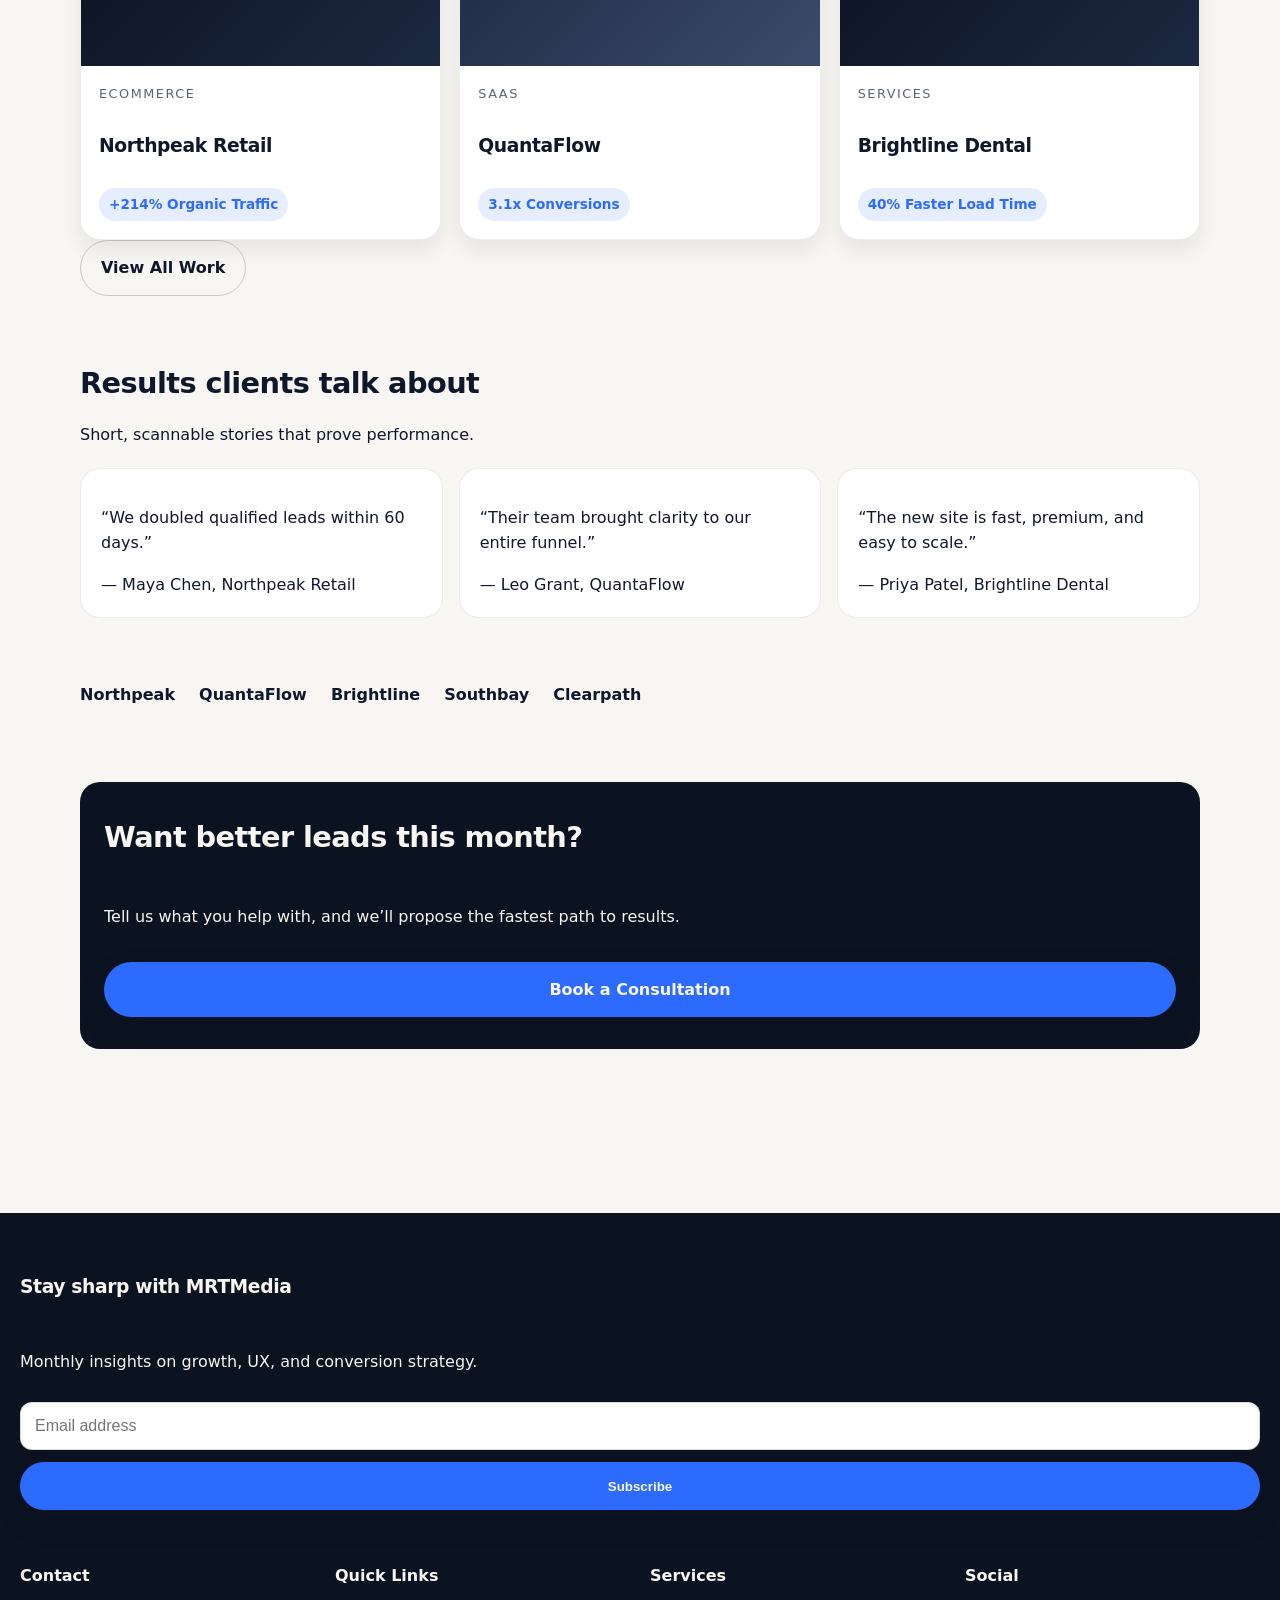
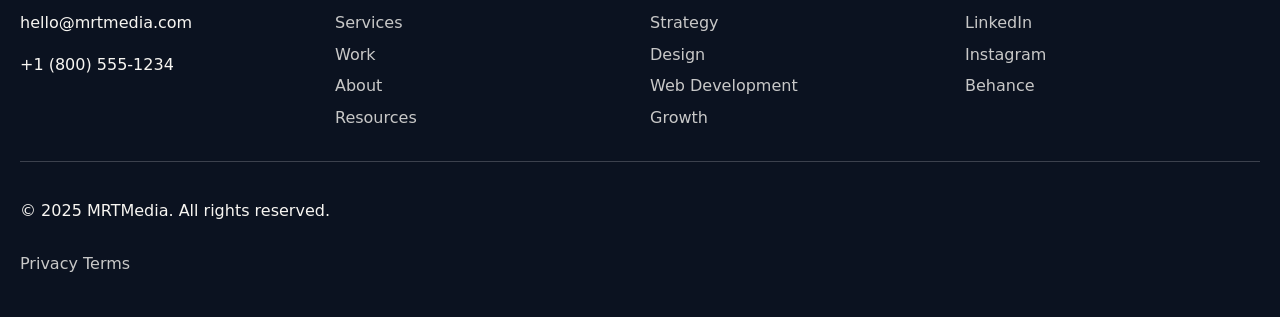
==== commit 56590a92: "Add MRTMedia mobile-first site" ====
--- a/index.html
+++ b/index.html
@@ -1,421 +1,266 @@
 <!DOCTYPE html>
 <html lang="en">
-<head>
-  <meta charset="UTF-8" />
-  <meta name="viewport" content="width=device-width, initial-scale=1.0" />
-  <title>MRTMedia — Transforming Digital Experiences</title>
-  <link rel="stylesheet" href="styles.css" />
-</head>
-<body>
-  <a class="skip-link" href="#main">Skip to content</a>
-  <header class="site-header" id="top">
-    <nav class="nav-container" aria-label="Primary">
-      <a class="logo" href="index.html">MRTMedia</a>
-      <button class="menu-toggle" aria-expanded="false" aria-controls="mobile-menu">
-        <span></span><span></span><span></span>
-        <span class="sr-only">Toggle menu</span>
-      </button>
-      <div class="nav-links">
-        <a class="active" href="index.html">Home</a>
-        <div class="dropdown">
-          <button class="dropdown-toggle" aria-expanded="false">Services</button>
-          <div class="dropdown-menu">
-            <a href="services.html#digital-strategy">Digital Strategy</a>
+  <head>
+    <meta charset="UTF-8" />
+    <meta name="viewport" content="width=device-width, initial-scale=1" />
+    <title>MRTMedia — Performance-Driven Digital Studio</title>
+    <meta
+      name="description"
+      content="MRTMedia is a performance-driven digital studio helping brands grow with premium web design, development, and marketing."
+    />
+    <link rel="stylesheet" href="styles.css" />
+  </head>
+  <body>
+    <div class="site">
+      <header class="topbar">
+        <a class="logo" href="index.html">MRTMedia</a>
+        <div class="topbar-actions">
+          <a class="call-chip" href="tel:+18005551234">Call</a>
+          <button class="menu-toggle" type="button" aria-expanded="false" aria-controls="mobile-menu">
+            <span class="menu-line"></span>
+            <span class="menu-line"></span>
+          </button>
+        </div>
+      </header>
+
+      <div id="mobile-menu" class="mobile-menu" aria-hidden="true">
+        <div class="mobile-menu-panel">
+          <nav class="mobile-nav">
+            <a href="services.html">Services</a>
+            <details>
+              <summary>Services</summary>
+              <div class="accordion-links">
+                <a href="services.html#strategy">Strategy</a>
+                <a href="services.html#web-development">Web Development</a>
+                <a href="services.html#design">Design</a>
+                <a href="services.html#growth">Growth</a>
+                <a href="services.html#support">Support</a>
+              </div>
+            </details>
+            <a href="work.html">Work</a>
+            <a href="about.html">About</a>
+            <details>
+              <summary>Resources</summary>
+              <div class="accordion-links">
+                <a href="resources.html">Insights</a>
+                <a href="resources.html#guides">Guides</a>
+                <a href="resources.html#newsletter">Newsletter</a>
+              </div>
+            </details>
+            <a href="contact.html">Contact</a>
+          </nav>
+          <div class="mobile-menu-cta">
+            <a class="btn primary" href="contact.html">Get In Touch</a>
+          </div>
+        </div>
+      </div>
+
+      <main>
+        <section class="hero">
+          <div class="hero-content">
+            <p class="eyebrow">Performance-Driven Digital Studio</p>
+            <h1>Digital Growth. Built Right.</h1>
+            <p class="subhead">
+              We help brands increase leads, conversions, and revenue through performance marketing and
+              high-speed websites.
+            </p>
+            <div class="cta-stack">
+              <a class="btn primary" href="contact.html">Get In Touch</a>
+              <a class="btn secondary" href="work.html">View Work</a>
+            </div>
+            <p class="trust-line">Trusted by brands across retail, services, and startups.</p>
+            <div class="proof-chips">
+              <span>SEO &amp; Paid Growth</span>
+              <span>Conversion-focused UX</span>
+              <span>Fast, scalable builds</span>
+            </div>
+          </div>
+          <div class="hero-proof">
+            <div class="metric-card">
+              <p class="metric">3.1x</p>
+              <p>Average conversion lift within 90 days.</p>
+            </div>
+            <div class="metric-card">
+              <p class="metric">40%</p>
+              <p>Faster load times across recent launches.</p>
+            </div>
+          </div>
+        </section>
+
+        <section class="proof-strip">
+          <div class="scroll-row">
+            <div class="stat">
+              <p>100+ Projects</p>
+            </div>
+            <div class="stat">
+              <p>5+ Years</p>
+            </div>
+            <div class="stat">
+              <p>98% Satisfaction</p>
+            </div>
+            <div class="stat">
+              <p>+62% Avg Growth</p>
+            </div>
+          </div>
+        </section>
+
+        <section class="services">
+          <div class="section-head">
+            <h2>Services that scale with you</h2>
+            <p>Strategic, fast, and crafted to convert on any device.</p>
+          </div>
+          <div class="service-cards">
+            <article class="card">
+              <div class="icon">◎</div>
+              <h3>Intent-Led Strategy</h3>
+              <p>Align channels, positioning, and outcomes before you build.</p>
+              <a class="text-link" href="services.html#strategy">Explore</a>
+            </article>
+            <article class="card">
+              <div class="icon">▣</div>
+              <h3>High-Performance Web</h3>
+              <p>Fast, scalable builds that ship clean and rank strong.</p>
+              <a class="text-link" href="services.html#web-development">Explore</a>
+            </article>
+            <article class="card">
+              <div class="icon">✶</div>
+              <h3>Conversion UX Design</h3>
+              <p>Minimal, confident experiences built to drive action.</p>
+              <a class="text-link" href="services.html#design">Explore</a>
+            </article>
+            <article class="card">
+              <div class="icon">▲</div>
+              <h3>Growth Marketing</h3>
+              <p>SEO and paid programs that compound efficient growth.</p>
+              <a class="text-link" href="services.html#growth">Explore</a>
+            </article>
+            <article class="card">
+              <div class="icon">◆</div>
+              <h3>Ongoing Support</h3>
+              <p>Dedicated optimizations, reporting, and iteration.</p>
+              <a class="text-link" href="services.html#support">Explore</a>
+            </article>
+          </div>
+        </section>
+
+        <section class="featured-work">
+          <div class="section-head">
+            <h2>Featured Case Studies</h2>
+            <p>Real outcomes for brands who needed momentum.</p>
+          </div>
+          <div class="work-cards">
+            <article class="work-card">
+              <div class="thumb"></div>
+              <div class="work-meta">
+                <span class="tag">Ecommerce</span>
+                <h3>Northpeak Retail</h3>
+                <span class="badge">+214% Organic Traffic</span>
+              </div>
+            </article>
+            <article class="work-card">
+              <div class="thumb alt"></div>
+              <div class="work-meta">
+                <span class="tag">SaaS</span>
+                <h3>QuantaFlow</h3>
+                <span class="badge">3.1x Conversions</span>
+              </div>
+            </article>
+            <article class="work-card">
+              <div class="thumb"></div>
+              <div class="work-meta">
+                <span class="tag">Services</span>
+                <h3>Brightline Dental</h3>
+                <span class="badge">40% Faster Load Time</span>
+              </div>
+            </article>
+          </div>
+          <a class="btn secondary" href="work.html">View All Work</a>
+        </section>
+
+        <section class="testimonials">
+          <div class="section-head">
+            <h2>Results clients talk about</h2>
+            <p>Short, scannable stories that prove performance.</p>
+          </div>
+          <div class="testimonial-cards">
+            <article class="quote-card">
+              <p>“We doubled qualified leads within 60 days.”</p>
+              <span>— Maya Chen, Northpeak Retail</span>
+            </article>
+            <article class="quote-card">
+              <p>“Their team brought clarity to our entire funnel.”</p>
+              <span>— Leo Grant, QuantaFlow</span>
+            </article>
+            <article class="quote-card">
+              <p>“The new site is fast, premium, and easy to scale.”</p>
+              <span>— Priya Patel, Brightline Dental</span>
+            </article>
+          </div>
+        </section>
+
+        <section class="logo-banner">
+          <div class="scroll-row logos">
+            <span>Northpeak</span>
+            <span>QuantaFlow</span>
+            <span>Brightline</span>
+            <span>Southbay</span>
+            <span>Clearpath</span>
+          </div>
+        </section>
+
+        <section class="cta-banner">
+          <h2>Want better leads this month?</h2>
+          <p>Tell us what you help with, and we’ll propose the fastest path to results.</p>
+          <a class="btn primary" href="contact.html">Book a Consultation</a>
+        </section>
+      </main>
+
+      <footer class="footer">
+        <div class="footer-newsletter">
+          <h3>Stay sharp with MRTMedia</h3>
+          <p>Monthly insights on growth, UX, and conversion strategy.</p>
+          <form class="newsletter-form">
+            <input type="email" placeholder="Email address" aria-label="Email address" />
+            <button type="submit" class="btn primary">Subscribe</button>
+          </form>
+        </div>
+        <div class="footer-grid">
+          <div>
+            <h4>Contact</h4>
+            <p>hello@mrtmedia.com</p>
+            <p>+1 (800) 555-1234</p>
+          </div>
+          <div>
+            <h4>Quick Links</h4>
+            <a href="services.html">Services</a>
+            <a href="work.html">Work</a>
+            <a href="about.html">About</a>
+            <a href="resources.html">Resources</a>
+          </div>
+          <div>
+            <h4>Services</h4>
+            <a href="services.html#strategy">Strategy</a>
+            <a href="services.html#design">Design</a>
             <a href="services.html#web-development">Web Development</a>
-            <a href="services.html#design">Design</a>
             <a href="services.html#growth">Growth</a>
-            <a href="services.html#support">Support</a>
-          </div>
-        </div>
-        <a href="work.html">Work</a>
-        <a href="about.html">About</a>
-        <div class="dropdown">
-          <button class="dropdown-toggle" aria-expanded="false">Resources</button>
-          <div class="dropdown-menu">
-            <a href="resources.html#blog">Blog</a>
-            <a href="resources.html#guides">Guides &amp; Whitepapers</a>
-            <a href="resources.html#events">Webinars &amp; Events</a>
-          </div>
-        </div>
-        <a href="contact.html">Contact</a>
-      </div>
-      <a class="button primary" href="contact.html">Get In Touch</a>
-    </nav>
-    <div id="mobile-menu" class="mobile-panel" hidden>
-      <div class="mobile-links">
-        <a href="index.html">Home</a>
-        <a href="services.html">Services</a>
-        <a href="work.html">Work</a>
-        <a href="about.html">About</a>
-        <a href="resources.html">Resources</a>
-        <a href="contact.html">Contact</a>
-        <a class="button primary" href="contact.html">Get In Touch</a>
-      </div>
+          </div>
+          <div>
+            <h4>Social</h4>
+            <a href="https://www.linkedin.com" target="_blank" rel="noreferrer">LinkedIn</a>
+            <a href="https://www.instagram.com" target="_blank" rel="noreferrer">Instagram</a>
+            <a href="https://www.behance.net" target="_blank" rel="noreferrer">Behance</a>
+          </div>
+        </div>
+        <div class="footer-meta">
+          <p>© 2025 MRTMedia. All rights reserved.</p>
+          <div>
+            <a href="#">Privacy</a>
+            <a href="#">Terms</a>
+          </div>
+        </div>
+      </footer>
     </div>
-  </header>
-
-  <main id="main">
-    <section class="hero section">
-      <div class="hero-content">
-        <p class="eyebrow">MRTMedia — Transforming Digital Experiences</p>
-        <h1>Leading Digital Marketing &amp; Web Development Agency</h1>
-        <p class="lead">
-          We drive measurable growth through strategy-led marketing, conversion-first design, and high-performance web development
-          that turns attention into revenue.
-        </p>
-        <div class="cta-group">
-          <a class="button primary" href="work.html">View Our Work</a>
-          <a class="button ghost" href="contact.html">Get In Touch</a>
-        </div>
-        <div class="trust-line">
-          <span>Trusted by 100+ brands</span>
-          <div class="trust-badges">
-            <span>Fintech</span>
-            <span>SaaS</span>
-            <span>Healthcare</span>
-            <span>Retail</span>
-          </div>
-        </div>
-        <div class="tagline-options">
-          <p>Alternate taglines:</p>
-          <ul>
-            <li>“Growth-first digital experiences.”</li>
-            <li>“Strategy-led. Performance-obsessed.”</li>
-            <li>“Where brand authority meets measurable ROI.”</li>
-          </ul>
-        </div>
-      </div>
-      <div class="hero-visual">
-        <div class="gradient-orb"></div>
-        <div class="hero-card">
-          <p>Conversion lift</p>
-          <h3>3.4x</h3>
-          <span>Average across launches</span>
-        </div>
-        <div class="hero-card">
-          <p>Organic growth</p>
-          <h3>+220%</h3>
-          <span>Traffic uplift in 6 months</span>
-        </div>
-      </div>
-    </section>
-
-    <section class="logo-strip section reveal">
-      <p>Trusted by brands worldwide</p>
-      <div class="logo-row">
-        <span>NovaPay</span>
-        <span>BrightWave</span>
-        <span>Healthline</span>
-        <span>Urbanly</span>
-        <span>CloudBridge</span>
-        <span>PeakRetail</span>
-      </div>
-    </section>
-
-    <section class="services-overview section reveal">
-      <div class="section-title">
-        <h2>Full-stack growth partners</h2>
-        <p>Five specialist teams aligned around one goal: measurable business outcomes.</p>
-      </div>
-      <div class="card-grid">
-        <article class="service-card">
-          <h3>Digital Strategy</h3>
-          <p>Positioning, research, and roadmap clarity that aligns brand, audience, and revenue targets.</p>
-          <a href="services.html#digital-strategy">Learn more</a>
-        </article>
-        <article class="service-card">
-          <h3>Web Development</h3>
-          <p>Scalable, fast, and SEO-ready websites engineered for performance and resilience.</p>
-          <a href="services.html#web-development">Learn more</a>
-        </article>
-        <article class="service-card">
-          <h3>Design</h3>
-          <p>Conversion-first interfaces and brand systems that build trust and clarity.</p>
-          <a href="services.html#design">Learn more</a>
-        </article>
-        <article class="service-card">
-          <h3>Growth</h3>
-          <p>Campaigns, CRO, and analytics built to unlock sustainable scale.</p>
-          <a href="services.html#growth">Learn more</a>
-        </article>
-        <article class="service-card">
-          <h3>Support</h3>
-          <p>Continuous optimization, monitoring, and technical assurance for every launch.</p>
-          <a href="services.html#support">Learn more</a>
-        </article>
-      </div>
-    </section>
-
-    <section class="portfolio section reveal">
-      <div class="section-title">
-        <h2>Featured work that drives results</h2>
-        <p>Explore a curated mix of high-performance builds, brand transformations, and growth campaigns.</p>
-      </div>
-      <div class="filter-row">
-        <button class="chip active">All</button>
-        <button class="chip">Web</button>
-        <button class="chip">SEO</button>
-        <button class="chip">Branding</button>
-        <button class="chip">E-commerce</button>
-        <button class="chip">CRO</button>
-      </div>
-      <div class="portfolio-grid">
-        <article class="portfolio-card">
-          <div class="portfolio-thumb"></div>
-          <div class="portfolio-meta">
-            <span class="tag">UI/UX</span>
-            <h3>BrightWave SaaS Redesign</h3>
-            <p>Rebuilt onboarding flows to drive 45% more trial conversions.</p>
-            <a href="work.html">View Case Study</a>
-          </div>
-        </article>
-        <article class="portfolio-card">
-          <div class="portfolio-thumb"></div>
-          <div class="portfolio-meta">
-            <span class="tag">SEO</span>
-            <h3>Healthline Growth Sprint</h3>
-            <p>220% organic traffic increase across priority service lines.</p>
-            <a href="work.html">View Case Study</a>
-          </div>
-        </article>
-        <article class="portfolio-card">
-          <div class="portfolio-thumb"></div>
-          <div class="portfolio-meta">
-            <span class="tag">E-commerce</span>
-            <h3>Urbanly Commerce Platform</h3>
-            <p>3.8x revenue uplift through conversion-focused redesign.</p>
-            <a href="work.html">View Case Study</a>
-          </div>
-        </article>
-        <article class="portfolio-card">
-          <div class="portfolio-thumb"></div>
-          <div class="portfolio-meta">
-            <span class="tag">Branding</span>
-            <h3>NovaPay Brand System</h3>
-            <p>Unified identity for global expansion and investor growth.</p>
-            <a href="work.html">View Case Study</a>
-          </div>
-        </article>
-        <article class="portfolio-card">
-          <div class="portfolio-thumb"></div>
-          <div class="portfolio-meta">
-            <span class="tag">CRO</span>
-            <h3>CloudBridge Optimization</h3>
-            <p>Improved qualified lead capture by 62%.</p>
-            <a href="work.html">View Case Study</a>
-          </div>
-        </article>
-        <article class="portfolio-card">
-          <div class="portfolio-thumb"></div>
-          <div class="portfolio-meta">
-            <span class="tag">Web Dev</span>
-            <h3>PeakRetail Platform</h3>
-            <p>Headless commerce with 40% faster load times.</p>
-            <a href="work.html">View Case Study</a>
-          </div>
-        </article>
-        <article class="portfolio-card">
-          <div class="portfolio-thumb"></div>
-          <div class="portfolio-meta">
-            <span class="tag">SEO</span>
-            <h3>Everlane Wellness</h3>
-            <p>Featured snippets +120% visibility across key queries.</p>
-            <a href="work.html">View Case Study</a>
-          </div>
-        </article>
-        <article class="portfolio-card">
-          <div class="portfolio-thumb"></div>
-          <div class="portfolio-meta">
-            <span class="tag">Branding</span>
-            <h3>Northwind Reposition</h3>
-            <p>Premium identity refresh for enterprise buyers.</p>
-            <a href="work.html">View Case Study</a>
-          </div>
-        </article>
-        <article class="portfolio-card">
-          <div class="portfolio-thumb"></div>
-          <div class="portfolio-meta">
-            <span class="tag">Web</span>
-            <h3>LumenTech Launch</h3>
-            <p>Launch-ready product site in under four weeks.</p>
-            <a href="work.html">View Case Study</a>
-          </div>
-        </article>
-        <article class="portfolio-card">
-          <div class="portfolio-thumb"></div>
-          <div class="portfolio-meta">
-            <span class="tag">CRO</span>
-            <h3>Pulse Analytics</h3>
-            <p>3.4x conversion uplift through multi-step CRO program.</p>
-            <a href="work.html">View Case Study</a>
-          </div>
-        </article>
-        <article class="portfolio-card">
-          <div class="portfolio-thumb"></div>
-          <div class="portfolio-meta">
-            <span class="tag">UI/UX</span>
-            <h3>MetricOps Dashboard</h3>
-            <p>Improved engagement with real-time insights UI.</p>
-            <a href="work.html">View Case Study</a>
-          </div>
-        </article>
-        <article class="portfolio-card">
-          <div class="portfolio-thumb"></div>
-          <div class="portfolio-meta">
-            <span class="tag">E-commerce</span>
-            <h3>Field &amp; Co. Retail</h3>
-            <p>Shopify Plus redesign for premium product lines.</p>
-            <a href="work.html">View Case Study</a>
-          </div>
-        </article>
-      </div>
-    </section>
-
-    <section class="metrics section reveal">
-      <div class="section-title">
-        <h2>Outcome-driven results</h2>
-        <p>Performance metrics that prove our strategy-led approach works.</p>
-      </div>
-      <div class="metrics-grid">
-        <div class="metric-card">
-          <h3>+220%</h3>
-          <p>Organic traffic growth</p>
-          <span>SEO + content strategy</span>
-        </div>
-        <div class="metric-card">
-          <h3>3.4x</h3>
-          <p>Conversion uplift</p>
-          <span>Landing page optimization</span>
-        </div>
-        <div class="metric-card">
-          <h3>40%</h3>
-          <p>Faster load times</p>
-          <span>Performance engineering</span>
-        </div>
-        <div class="metric-card">
-          <h3>ROAS 6.2x</h3>
-          <p>Paid growth ROI</p>
-          <span>Full-funnel campaigns</span>
-        </div>
-      </div>
-    </section>
-
-    <section class="testimonials section reveal">
-      <div class="section-title">
-        <h2>Client stories, real impact</h2>
-        <p>Trusted partners who chose MRTMedia to lead their next stage of growth.</p>
-      </div>
-      <div class="testimonial-grid">
-        <article class="testimonial-card">
-          <div class="rating">★★★★★</div>
-          <p>“MRTMedia transformed our digital presence and more than doubled qualified leads.”</p>
-          <div class="testimonial-meta">
-            <strong>Jenna Ortiz</strong>
-            <span>VP Marketing, BrightWave</span>
-          </div>
-          <button class="text-link">Watch Story</button>
-        </article>
-        <article class="testimonial-card">
-          <div class="rating">★★★★★</div>
-          <p>“We now ship faster, rank higher, and convert more — all with one strategic partner.”</p>
-          <div class="testimonial-meta">
-            <strong>Lucas Chen</strong>
-            <span>CEO, LumenTech</span>
-          </div>
-          <button class="text-link">Watch Story</button>
-        </article>
-        <article class="testimonial-card">
-          <div class="rating">★★★★★</div>
-          <p>“Their CRO roadmap delivered immediate gains and a clear path to scale.”</p>
-          <div class="testimonial-meta">
-            <strong>Priya Desai</strong>
-            <span>Director of Growth, Pulse Analytics</span>
-          </div>
-          <button class="text-link">Watch Story</button>
-        </article>
-      </div>
-    </section>
-
-    <section class="awards section reveal">
-      <div class="section-title">
-        <h2>Certified &amp; trusted</h2>
-        <p>Partnerships and credentials that signal performance and accountability.</p>
-      </div>
-      <div class="badge-row">
-        <span>Google Partner</span>
-        <span>Meta Business</span>
-        <span>Shopify Experts</span>
-        <span>HubSpot Solutions</span>
-        <span>Webflow Enterprise</span>
-      </div>
-    </section>
-
-    <section class="cta-band section reveal">
-      <div>
-        <h2>Ready to grow your brand?</h2>
-        <p>Let’s build a roadmap that drives growth, conversion, and long-term trust.</p>
-      </div>
-      <div class="cta-group">
-        <a class="button primary" href="contact.html">Book a Free Consultation</a>
-        <a class="button ghost" href="work.html">See Our Work</a>
-      </div>
-    </section>
-  </main>
-
-  <footer class="site-footer">
-    <div class="footer-grid">
-      <div>
-        <h3>MRTMedia</h3>
-        <p>Results-driven. Design-led. Performance-obsessed.</p>
-        <form class="newsletter" aria-label="Newsletter signup">
-          <label for="newsletter-email">Newsletter</label>
-          <div class="newsletter-row">
-            <input id="newsletter-email" type="email" placeholder="Your email" />
-            <button class="button primary" type="submit">Subscribe</button>
-          </div>
-        </form>
-      </div>
-      <div>
-        <h4>Services</h4>
-        <ul>
-          <li><a href="services.html#digital-strategy">Digital Strategy</a></li>
-          <li><a href="services.html#web-development">Web Development</a></li>
-          <li><a href="services.html#design">Design</a></li>
-          <li><a href="services.html#growth">Growth</a></li>
-          <li><a href="services.html#support">Support</a></li>
-        </ul>
-      </div>
-      <div>
-        <h4>Resources</h4>
-        <ul>
-          <li><a href="resources.html#blog">Blog</a></li>
-          <li><a href="resources.html#guides">Guides &amp; Whitepapers</a></li>
-          <li><a href="resources.html#events">Webinars &amp; Events</a></li>
-        </ul>
-      </div>
-      <div>
-        <h4>Contact</h4>
-        <ul>
-          <li><a href="tel:+15551234567">+1 (555) 123-4567</a></li>
-          <li><a href="mailto:hello@mrtmedia.com">hello@mrtmedia.com</a></li>
-          <li>245 Market Street, San Francisco, CA</li>
-        </ul>
-        <div class="social-links">
-          <a href="#">LinkedIn</a>
-          <a href="#">Instagram</a>
-          <a href="#">Dribbble</a>
-        </div>
-      </div>
-    </div>
-    <div class="footer-bottom">
-      <span>© 2024 MRTMedia. All rights reserved.</span>
-      <div>
-        <a href="#">Privacy Policy</a>
-        <a href="#">Terms</a>
-      </div>
-    </div>
-  </footer>
-
-  <script src="script.js"></script>
-</body>
+
+    <script src="script.js"></script>
+  </body>
 </html>
--- a/styles.css
+++ b/styles.css
@@ -1,32 +1,23 @@
 :root {
-  --primary: #0b1220;
-  --accent: #3b82f6;
-  --accent-soft: rgba(59, 130, 246, 0.15);
-  --neutral-100: #f5f7fb;
-  --neutral-200: #e2e8f0;
-  --neutral-900: #0f172a;
-  --white: #ffffff;
-  --text: #1f2937;
-  --muted: #64748b;
-  --shadow: 0 24px 45px rgba(15, 23, 42, 0.12);
-  --radius: 16px;
-  --max-width: 1200px;
+  --navy: #0b1220;
+  --white: #f8f6f2;
+  --gray: #e6e7eb;
+  --accent: #2d6bff;
+  --text: #0f172a;
+  --muted: #5c6473;
+  --radius: 20px;
+  --shadow: 0 12px 30px rgba(15, 23, 42, 0.12);
 }
 
 * {
   box-sizing: border-box;
+}
+
+body {
   margin: 0;
-  padding: 0;
-}
-
-html {
-  scroll-behavior: smooth;
-}
-
-body {
-  font-family: "Inter", "Helvetica Neue", Arial, sans-serif;
+  font-family: "Inter", system-ui, -apple-system, sans-serif;
+  background: var(--white);
   color: var(--text);
-  background: var(--white);
   line-height: 1.6;
 }
 
@@ -40,749 +31,679 @@
   text-decoration: none;
 }
 
-ul {
-  list-style: none;
-}
-
-.skip-link {
-  position: absolute;
-  top: -40px;
-  left: 16px;
-  background: var(--accent);
-  color: var(--white);
-  padding: 8px 16px;
-  border-radius: 999px;
-  z-index: 999;
-}
-
-.skip-link:focus {
-  top: 16px;
-}
-
-.section {
-  padding: 96px 24px;
-}
-
-.section-title {
-  max-width: 720px;
-  margin-bottom: 48px;
-}
-
-.section-title h2 {
-  font-size: clamp(2rem, 3vw, 2.6rem);
-  margin-bottom: 12px;
-}
-
-.eyebrow {
-  text-transform: uppercase;
-  letter-spacing: 0.18em;
-  color: var(--accent);
-  font-weight: 600;
-  font-size: 0.75rem;
-}
-
-.lead {
-  font-size: 1.1rem;
-  color: var(--muted);
-  max-width: 620px;
-}
-
-.site-header {
+.site {
+  min-height: 100vh;
+}
+
+.topbar {
   position: sticky;
   top: 0;
-  background: rgba(255, 255, 255, 0.92);
-  backdrop-filter: blur(10px);
-  z-index: 100;
+  z-index: 50;
+  display: flex;
+  justify-content: space-between;
+  align-items: center;
+  padding: 16px 20px;
+  background: rgba(248, 246, 242, 0.96);
+  backdrop-filter: blur(12px);
   border-bottom: 1px solid rgba(15, 23, 42, 0.08);
-}
-
-.nav-container {
-  max-width: var(--max-width);
-  margin: 0 auto;
-  padding: 20px 24px;
-  display: flex;
-  align-items: center;
-  gap: 24px;
 }
 
 .logo {
   font-weight: 700;
-  font-size: 1.25rem;
-  color: var(--primary);
-}
-
-.nav-links {
-  display: flex;
+  font-size: 1.1rem;
+  letter-spacing: -0.02em;
+}
+
+.topbar-actions {
+  display: flex;
+  gap: 12px;
   align-items: center;
-  gap: 24px;
-  flex: 1;
-}
-
-.nav-links a,
-.dropdown-toggle {
-  color: var(--text);
-  font-weight: 500;
-  background: none;
-  border: none;
-  cursor: pointer;
-  font-size: 0.95rem;
-  position: relative;
-}
-
-.nav-links a.active::after {
-  content: "";
-  position: absolute;
-  left: 0;
-  bottom: -8px;
-  width: 100%;
-  height: 2px;
-  background: var(--accent);
-}
-
-.dropdown {
-  position: relative;
-}
-
-.dropdown-menu {
-  position: absolute;
-  top: 140%;
-  left: 0;
-  background: var(--white);
-  border-radius: 12px;
-  padding: 12px;
-  box-shadow: var(--shadow);
-  display: grid;
-  gap: 8px;
-  min-width: 200px;
-  opacity: 0;
-  pointer-events: none;
-  transform: translateY(8px);
-  transition: 0.2s ease;
-}
-
-.dropdown:hover .dropdown-menu,
-.dropdown:focus-within .dropdown-menu {
-  opacity: 1;
-  pointer-events: auto;
-  transform: translateY(0);
-}
-
-.dropdown-menu a {
-  padding: 8px 12px;
-  border-radius: 8px;
-}
-
-.dropdown-menu a:hover {
-  background: var(--accent-soft);
-}
-
-.button {
+}
+
+.call-chip {
   display: inline-flex;
   align-items: center;
   justify-content: center;
-  padding: 12px 24px;
+  padding: 8px 14px;
+  border-radius: 999px;
+  border: 1px solid rgba(15, 23, 42, 0.2);
+  font-size: 0.9rem;
+  min-height: 40px;
+}
+
+.menu-toggle {
+  width: 48px;
+  height: 48px;
+  border-radius: 14px;
+  border: 1px solid rgba(15, 23, 42, 0.15);
+  background: var(--white);
+  display: flex;
+  flex-direction: column;
+  justify-content: center;
+  gap: 6px;
+  padding: 0 12px;
+}
+
+.menu-line {
+  height: 2px;
+  background: var(--navy);
+  border-radius: 999px;
+}
+
+.mobile-menu {
+  position: fixed;
+  inset: 0;
+  background: rgba(15, 23, 42, 0.4);
+  opacity: 0;
+  pointer-events: none;
+  transition: opacity 0.2s ease;
+  z-index: 60;
+}
+
+.mobile-menu.open {
+  opacity: 1;
+  pointer-events: auto;
+}
+
+.mobile-menu-panel {
+  position: absolute;
+  right: 0;
+  top: 0;
+  height: 100%;
+  width: min(86vw, 360px);
+  background: var(--navy);
+  color: var(--white);
+  padding: 28px 24px 90px;
+  display: flex;
+  flex-direction: column;
+  transform: translateX(100%);
+  transition: transform 0.25s ease;
+}
+
+.mobile-menu.open .mobile-menu-panel {
+  transform: translateX(0);
+}
+
+.mobile-nav {
+  display: flex;
+  flex-direction: column;
+  gap: 16px;
+  font-size: 1.2rem;
+}
+
+.mobile-nav a,
+.mobile-nav summary {
+  padding: 12px 0;
+  font-weight: 600;
+}
+
+.mobile-nav summary {
+  list-style: none;
+  cursor: pointer;
+}
+
+.mobile-nav details[open] summary {
+  opacity: 0.8;
+}
+
+.accordion-links {
+  display: flex;
+  flex-direction: column;
+  gap: 10px;
+  padding: 8px 0 0 12px;
+  font-size: 1rem;
+}
+
+.mobile-menu-cta {
+  position: absolute;
+  bottom: 24px;
+  left: 24px;
+  right: 24px;
+}
+
+main {
+  padding: 40px 20px 80px;
+}
+
+section {
+  margin-bottom: 64px;
+}
+
+.fade-up {
+  opacity: 0;
+  transform: translateY(14px);
+  transition: opacity 0.3s ease, transform 0.3s ease;
+}
+
+.fade-up.is-visible {
+  opacity: 1;
+  transform: translateY(0);
+}
+
+.hero {
+  display: grid;
+  gap: 32px;
+}
+
+.eyebrow {
+  text-transform: uppercase;
+  letter-spacing: 0.2em;
+  font-size: 0.75rem;
+  color: var(--muted);
+  font-weight: 600;
+}
+
+h1,
+h2,
+h3 {
+  letter-spacing: -0.02em;
+}
+
+h1 {
+  font-size: 2.3rem;
+  line-height: 1.1;
+  margin: 12px 0;
+}
+
+h2 {
+  font-size: 1.8rem;
+  margin: 0 0 12px;
+}
+
+.subhead {
+  font-size: 1.05rem;
+  color: var(--muted);
+  max-width: 460px;
+}
+
+.cta-stack {
+  display: flex;
+  flex-direction: column;
+  gap: 12px;
+  margin: 24px 0 12px;
+}
+
+.btn {
+  min-height: 48px;
+  padding: 14px 20px;
   border-radius: 999px;
   font-weight: 600;
+  display: inline-flex;
+  justify-content: center;
+  align-items: center;
   border: 1px solid transparent;
-  transition: transform 0.2s ease, box-shadow 0.2s ease, background 0.2s ease;
-}
-
-.button.primary {
+  transition: transform 0.15s ease, box-shadow 0.15s ease, background 0.15s ease;
+}
+
+.btn.primary {
   background: var(--accent);
   color: var(--white);
-  box-shadow: 0 12px 24px rgba(59, 130, 246, 0.25);
-}
-
-.button.primary:hover {
-  transform: translateY(-2px);
-  box-shadow: 0 18px 28px rgba(59, 130, 246, 0.35);
-}
-
-.button.ghost {
-  border-color: rgba(15, 23, 42, 0.15);
-  color: var(--text);
-}
-
-.button.ghost:hover {
-  border-color: var(--accent);
+  box-shadow: var(--shadow);
+}
+
+.btn.secondary {
+  border-color: rgba(15, 23, 42, 0.2);
+  background: transparent;
+}
+
+.btn.ghost {
+  border-color: transparent;
+  background: rgba(15, 23, 42, 0.08);
+}
+
+.btn:hover,
+.btn:focus {
+  transform: translateY(-1px);
+}
+
+.trust-line {
+  font-size: 0.95rem;
+  color: var(--muted);
+}
+
+.proof-chips {
+  display: flex;
+  flex-wrap: wrap;
+  gap: 10px;
+  margin-top: 16px;
+}
+
+.proof-chips span {
+  border: 1px solid rgba(15, 23, 42, 0.15);
+  border-radius: 999px;
+  padding: 8px 14px;
+  font-size: 0.85rem;
+  background: #fff;
+}
+
+.hero-proof {
+  display: grid;
+  gap: 16px;
+}
+
+.metric-card {
+  background: var(--navy);
+  color: var(--white);
+  padding: 20px;
+  border-radius: var(--radius);
+}
+
+.metric {
+  font-size: 2rem;
+  font-weight: 700;
+  margin: 0 0 8px;
+}
+
+.proof-strip .scroll-row {
+  display: flex;
+  gap: 16px;
+  overflow-x: auto;
+  padding-bottom: 12px;
+  scroll-snap-type: x mandatory;
+}
+
+.stat {
+  background: #fff;
+  border-radius: 16px;
+  padding: 16px 20px;
+  min-width: 150px;
+  scroll-snap-align: start;
+  border: 1px solid rgba(15, 23, 42, 0.08);
+}
+
+.section-head {
+  margin-bottom: 20px;
+}
+
+.service-cards {
+  display: grid;
+  gap: 16px;
+  grid-auto-flow: column;
+  grid-auto-columns: minmax(220px, 1fr);
+  overflow-x: auto;
+  scroll-snap-type: x mandatory;
+  padding-bottom: 10px;
+}
+
+.card {
+  background: #fff;
+  border-radius: var(--radius);
+  padding: 20px;
+  border: 1px solid rgba(15, 23, 42, 0.08);
+  box-shadow: 0 8px 20px rgba(15, 23, 42, 0.08);
+  scroll-snap-align: start;
+}
+
+.card.featured {
+  border: 1px solid rgba(45, 107, 255, 0.5);
+  box-shadow: 0 16px 30px rgba(45, 107, 255, 0.2);
+}
+
+.icon {
+  font-size: 1.3rem;
+  margin-bottom: 10px;
   color: var(--accent);
 }
 
-.menu-toggle {
-  display: none;
-  border: none;
-  background: none;
+.text-link {
+  font-weight: 600;
+  color: var(--accent);
+}
+
+.work-cards,
+.work-grid {
+  display: grid;
+  gap: 18px;
+}
+
+.work-card {
+  background: #fff;
+  border-radius: var(--radius);
+  border: 1px solid rgba(15, 23, 42, 0.08);
+  overflow: hidden;
+  box-shadow: 0 10px 20px rgba(15, 23, 42, 0.08);
+}
+
+.thumb {
+  height: 160px;
+  background: linear-gradient(135deg, #0b1220, #1d2942);
+}
+
+.thumb.alt {
+  background: linear-gradient(135deg, #1d2942, #3b4b6b);
+}
+
+.work-meta {
+  padding: 18px;
+  display: grid;
+  gap: 8px;
+}
+
+.tag {
+  font-size: 0.8rem;
+  text-transform: uppercase;
+  letter-spacing: 0.12em;
+  color: var(--muted);
+}
+
+.badge {
+  background: rgba(45, 107, 255, 0.12);
+  color: var(--accent);
+  padding: 6px 10px;
+  border-radius: 999px;
+  font-weight: 600;
+  font-size: 0.85rem;
+  display: inline-flex;
+  width: fit-content;
+}
+
+.testimonial-cards,
+.value-grid,
+.team-grid,
+.package-grid,
+.article-list {
+  display: grid;
+  gap: 16px;
+}
+
+.quote-card {
+  background: #fff;
+  border-radius: var(--radius);
+  padding: 20px;
+  border: 1px solid rgba(15, 23, 42, 0.08);
+}
+
+.logo-banner .scroll-row {
+  display: flex;
+  gap: 24px;
+  overflow-x: auto;
+  padding-bottom: 10px;
+  font-weight: 600;
+}
+
+.cta-banner {
+  background: var(--navy);
+  color: var(--white);
+  padding: 32px 24px;
+  border-radius: var(--radius);
+  display: grid;
+  gap: 16px;
+}
+
+.footer {
+  background: var(--navy);
+  color: var(--white);
+  padding: 40px 20px;
+}
+
+.footer a {
+  color: var(--white);
+  opacity: 0.8;
+}
+
+.footer-newsletter {
+  display: grid;
+  gap: 12px;
+  margin-bottom: 32px;
+}
+
+.newsletter-form {
+  display: grid;
+  gap: 12px;
+}
+
+.newsletter-form input,
+.contact-form input,
+.contact-form select,
+.contact-form textarea,
+.filters input {
+  min-height: 48px;
+  border-radius: 12px;
+  border: 1px solid rgba(15, 23, 42, 0.15);
+  padding: 12px 14px;
+  font-size: 1rem;
+}
+
+.footer-grid {
+  display: grid;
+  gap: 20px;
+}
+
+.footer-grid a {
+  display: block;
+  margin-bottom: 6px;
+}
+
+.footer-meta {
+  display: flex;
   flex-direction: column;
-  gap: 4px;
+  gap: 12px;
+  border-top: 1px solid rgba(255, 255, 255, 0.2);
+  margin-top: 24px;
+  padding-top: 20px;
+}
+
+.footer.compact {
+  padding: 24px 20px;
+}
+
+.page-hero {
+  margin-bottom: 40px;
+}
+
+.accordion-section {
+  display: grid;
+  gap: 16px;
+}
+
+.accordion-card {
+  background: #fff;
+  border-radius: var(--radius);
+  border: 1px solid rgba(15, 23, 42, 0.08);
+  padding: 8px 16px 16px;
+}
+
+.accordion-card summary {
+  display: flex;
+  justify-content: space-between;
+  align-items: center;
   cursor: pointer;
-}
-
-.menu-toggle span {
-  width: 24px;
-  height: 2px;
-  background: var(--primary);
-}
-
-.sr-only {
-  position: absolute;
-  width: 1px;
-  height: 1px;
-  padding: 0;
-  margin: -1px;
-  overflow: hidden;
-  clip: rect(0, 0, 0, 0);
-  border: 0;
-}
-
-.mobile-panel {
-  background: var(--white);
-  border-top: 1px solid rgba(15, 23, 42, 0.08);
-}
-
-.mobile-links {
-  display: grid;
-  gap: 16px;
-  padding: 24px;
-}
-
-.hero {
-  display: grid;
-  gap: 48px;
-  align-items: center;
-  grid-template-columns: repeat(auto-fit, minmax(280px, 1fr));
-  max-width: var(--max-width);
-  margin: 0 auto;
-}
-
-.hero h1 {
-  font-size: clamp(2.6rem, 4vw, 3.6rem);
-  color: var(--primary);
-  margin: 16px 0;
-}
-
-.cta-group {
-  display: flex;
-  gap: 16px;
-  margin-top: 24px;
-  flex-wrap: wrap;
-}
-
-.hero-visual {
-  display: grid;
-  gap: 20px;
-  position: relative;
-}
-
-.gradient-orb {
-  width: 220px;
-  height: 220px;
-  border-radius: 50%;
-  background: radial-gradient(circle at top, #60a5fa, #0ea5e9, transparent 70%);
-  filter: blur(0);
-  justify-self: end;
-}
-
-.hero-card {
-  background: var(--neutral-100);
-  padding: 24px;
-  border-radius: var(--radius);
-  box-shadow: var(--shadow);
-}
-
-.hero-card h3 {
-  font-size: 2rem;
-  color: var(--primary);
-}
-
-.trust-line {
-  margin-top: 24px;
-  display: grid;
-  gap: 12px;
-}
-
-.trust-badges {
-  display: flex;
-  gap: 12px;
-  flex-wrap: wrap;
-}
-
-.trust-badges span {
+  padding: 12px 0;
+  font-weight: 600;
+}
+
+.pill {
+  background: rgba(15, 23, 42, 0.08);
   padding: 6px 12px;
-  background: var(--neutral-100);
   border-radius: 999px;
-  font-size: 0.85rem;
-}
-
-.tagline-options {
-  margin-top: 24px;
-  padding: 16px;
-  border-left: 3px solid var(--accent);
-  background: var(--neutral-100);
-  border-radius: 12px;
-}
-
-.logo-strip {
-  background: var(--neutral-100);
-  text-align: center;
-}
-
-.logo-row {
-  margin-top: 20px;
-  display: flex;
-  gap: 24px;
-  justify-content: center;
-  flex-wrap: wrap;
-  color: var(--muted);
-}
-
-.card-grid {
-  display: grid;
-  grid-template-columns: repeat(auto-fit, minmax(220px, 1fr));
-  gap: 24px;
-}
-
-.service-card,
-.value-card,
-.resource-card {
-  background: var(--white);
-  border-radius: var(--radius);
-  padding: 24px;
-  box-shadow: var(--shadow);
-  border: 1px solid transparent;
-  transition: transform 0.2s ease, border 0.2s ease, box-shadow 0.2s ease;
-}
-
-.service-card:hover,
-.value-card:hover,
-.resource-card:hover,
-.portfolio-card:hover {
-  transform: translateY(-6px);
-  border-color: var(--accent);
-  box-shadow: 0 24px 40px rgba(15, 23, 42, 0.16);
-}
-
-.service-card a {
-  display: inline-flex;
-  margin-top: 12px;
-  color: var(--accent);
-  font-weight: 600;
-}
-
-.portfolio {
-  background: var(--neutral-100);
-}
-
-.filter-row {
-  display: flex;
-  gap: 12px;
-  flex-wrap: wrap;
-  margin-bottom: 24px;
-}
-
-.chip {
-  border: 1px solid rgba(15, 23, 42, 0.15);
-  background: transparent;
-  padding: 8px 16px;
-  border-radius: 999px;
-  font-weight: 500;
-  cursor: pointer;
-}
-
-.chip.active,
-.chip:hover {
-  border-color: var(--accent);
-  background: var(--accent-soft);
-  color: var(--accent);
-}
-
-.portfolio-grid {
-  display: grid;
-  gap: 24px;
-  grid-template-columns: repeat(auto-fit, minmax(240px, 1fr));
-}
-
-.portfolio-card {
-  background: var(--white);
-  border-radius: var(--radius);
-  overflow: hidden;
-  box-shadow: var(--shadow);
-  transition: transform 0.2s ease, box-shadow 0.2s ease;
-}
-
-.portfolio-thumb {
-  height: 160px;
-  background: linear-gradient(135deg, #dbeafe, #eff6ff);
-}
-
-.portfolio-meta {
-  padding: 20px;
-  display: grid;
-  gap: 8px;
-}
-
-.tag {
   font-size: 0.75rem;
   text-transform: uppercase;
-  letter-spacing: 0.12em;
-  color: var(--accent);
-}
-
-.metrics-grid {
-  display: grid;
-  gap: 24px;
-  grid-template-columns: repeat(auto-fit, minmax(200px, 1fr));
-}
-
-.metric-card {
-  background: var(--white);
+  letter-spacing: 0.1em;
+}
+
+.accordion-body {
+  display: grid;
+  gap: 12px;
+  color: var(--muted);
+}
+
+.packages {
+  margin-top: 40px;
+}
+
+.filters {
+  display: grid;
+  grid-template-columns: 1fr auto;
+  gap: 12px;
+  align-items: center;
+  margin-bottom: 20px;
+}
+
+.case-metrics {
+  display: grid;
+  grid-template-columns: repeat(2, 1fr);
+  gap: 16px;
+  margin: 20px 0;
+}
+
+.case-body {
+  display: grid;
+  gap: 12px;
+  margin-bottom: 20px;
+}
+
+.gallery {
+  display: grid;
+  gap: 12px;
+  grid-template-columns: repeat(2, 1fr);
+  margin-bottom: 20px;
+}
+
+.mission,
+.location {
+  background: #fff;
+  border-radius: var(--radius);
   padding: 24px;
-  border-radius: var(--radius);
-  box-shadow: var(--shadow);
-}
-
-.metric-card h3 {
-  font-size: 2rem;
-  color: var(--primary);
-}
-
-.testimonial-grid {
-  display: grid;
-  gap: 24px;
-  grid-template-columns: repeat(auto-fit, minmax(240px, 1fr));
-}
-
-.testimonial-card {
-  background: var(--white);
-  padding: 24px;
-  border-radius: var(--radius);
-  box-shadow: var(--shadow);
-  display: grid;
-  gap: 16px;
-}
-
-.text-link {
-  border: none;
-  background: none;
-  color: var(--accent);
+  border: 1px solid rgba(15, 23, 42, 0.08);
+}
+
+.team-grid {
+  grid-template-columns: repeat(2, 1fr);
+}
+
+.team-card {
+  background: #fff;
+  border-radius: 16px;
+  padding: 16px;
+  text-align: center;
+  border: 1px solid rgba(15, 23, 42, 0.08);
+}
+
+.avatar {
+  width: 64px;
+  height: 64px;
+  border-radius: 50%;
+  background: linear-gradient(135deg, #0b1220, #1d2942);
+  margin: 0 auto 12px;
+}
+
+.avatar.alt {
+  background: linear-gradient(135deg, #1d2942, #3b4b6b);
+}
+
+.featured-article {
+  display: grid;
+  gap: 16px;
+  background: #fff;
+  border-radius: var(--radius);
+  padding: 20px;
+  border: 1px solid rgba(15, 23, 42, 0.08);
+}
+
+.chips {
+  display: flex;
+  gap: 10px;
+  flex-wrap: wrap;
+}
+
+.gated-guide,
+.sticky-newsletter {
+  background: #fff;
+  border-radius: var(--radius);
+  padding: 20px;
+  border: 1px solid rgba(15, 23, 42, 0.08);
+}
+
+.contact-grid {
+  display: grid;
+  gap: 20px;
+}
+
+.contact-form {
+  display: grid;
+  gap: 20px;
+  background: #fff;
+  border-radius: var(--radius);
+  padding: 20px;
+  border: 1px solid rgba(15, 23, 42, 0.08);
+}
+
+.contact-form label {
+  display: grid;
+  gap: 8px;
   font-weight: 600;
-  cursor: pointer;
-}
-
-.badge-row {
-  display: flex;
-  gap: 16px;
-  flex-wrap: wrap;
-}
-
-.badge-row span {
-  padding: 12px 18px;
-  background: var(--neutral-100);
-  border-radius: 999px;
-  font-size: 0.9rem;
-}
-
-.cta-band {
-  display: flex;
-  align-items: center;
-  justify-content: space-between;
-  gap: 24px;
-  background: var(--primary);
-  color: var(--white);
-  border-radius: var(--radius);
-  padding: 48px;
-  flex-wrap: wrap;
-}
-
-.cta-band .button.ghost {
-  border-color: rgba(255, 255, 255, 0.6);
-  color: var(--white);
-}
-
-.site-footer {
-  background: var(--primary);
-  color: var(--white);
-  padding: 64px 24px 32px;
-}
-
-.footer-grid {
-  max-width: var(--max-width);
-  margin: 0 auto 32px;
-  display: grid;
-  gap: 32px;
-  grid-template-columns: repeat(auto-fit, minmax(200px, 1fr));
-}
-
-.footer-grid h4 {
-  margin-bottom: 12px;
-}
-
-.footer-grid ul {
-  display: grid;
-  gap: 8px;
-}
-
-.footer-grid a {
-  color: rgba(255, 255, 255, 0.8);
-}
-
-.footer-bottom {
-  max-width: var(--max-width);
-  margin: 0 auto;
-  border-top: 1px solid rgba(255, 255, 255, 0.1);
-  padding-top: 20px;
-  display: flex;
-  align-items: center;
-  justify-content: space-between;
-  gap: 16px;
-  flex-wrap: wrap;
-}
-
-.newsletter label {
-  display: block;
-  margin-bottom: 8px;
-}
-
-.newsletter-row {
-  display: flex;
-  gap: 12px;
-  flex-wrap: wrap;
-}
-
-input,
-select,
-textarea {
-  padding: 12px 14px;
-  border-radius: 12px;
-  border: 1px solid rgba(15, 23, 42, 0.1);
-  width: 100%;
-  font-family: inherit;
-}
-
-input:focus,
-select:focus,
-textarea:focus,
-button:focus,
-a:focus {
-  outline: 2px solid var(--accent);
-  outline-offset: 2px;
-}
-
-.page-hero {
-  max-width: var(--max-width);
-  margin: 0 auto;
-  display: flex;
-  align-items: center;
-  justify-content: space-between;
-  gap: 32px;
-  flex-wrap: wrap;
-}
-
-.service-detail {
-  display: grid;
-  gap: 24px;
-  grid-template-columns: repeat(auto-fit, minmax(240px, 1fr));
-  align-items: center;
-}
-
-.table-wrapper {
-  overflow-x: auto;
-  background: var(--white);
-  border-radius: var(--radius);
-  box-shadow: var(--shadow);
-}
-
-.pricing-table {
-  width: 100%;
-  border-collapse: collapse;
-  min-width: 480px;
-}
-
-.pricing-table th,
-.pricing-table td {
-  padding: 16px;
-  border-bottom: 1px solid var(--neutral-200);
-  text-align: left;
-}
-
-.faq-grid {
-  display: grid;
-  gap: 16px;
-}
-
-.faq-grid summary {
-  cursor: pointer;
-  font-weight: 600;
-}
-
-.case-grid {
-  display: grid;
-  gap: 24px;
-  grid-template-columns: repeat(auto-fit, minmax(220px, 1fr));
-  margin-bottom: 24px;
-}
-
-.gallery {
-  display: grid;
-  gap: 16px;
-  grid-template-columns: repeat(auto-fit, minmax(200px, 1fr));
-  margin-bottom: 24px;
-}
-
-.gallery-item,
-.featured-thumb,
-.map-placeholder,
-.avatar {
-  background: linear-gradient(135deg, #e2e8f0, #f8fafc);
-  border-radius: var(--radius);
-  min-height: 160px;
-}
-
-.testimonial-quote {
-  background: var(--neutral-100);
-  padding: 24px;
-  border-radius: var(--radius);
-  margin-bottom: 24px;
-  display: grid;
-  gap: 12px;
-}
-
-.story-grid {
-  display: grid;
-  gap: 24px;
-  grid-template-columns: repeat(auto-fit, minmax(240px, 1fr));
-}
-
-.team-grid {
-  display: grid;
-  gap: 24px;
-  grid-template-columns: repeat(auto-fit, minmax(200px, 1fr));
-}
-
-.team-card {
-  background: var(--white);
-  padding: 24px;
-  border-radius: var(--radius);
-  box-shadow: var(--shadow);
-  display: grid;
-  gap: 12px;
-}
-
-.map-card {
-  display: grid;
-  gap: 16px;
-  max-width: 640px;
-}
-
-.resources-layout {
-  display: grid;
-  gap: 24px;
-  grid-template-columns: minmax(200px, 1fr) 3fr;
-}
-
-.resource-sidebar {
-  position: sticky;
-  top: 120px;
-  height: fit-content;
-  display: grid;
-  gap: 24px;
-}
-
-.resource-grid {
-  display: grid;
-  gap: 24px;
-  grid-template-columns: repeat(auto-fit, minmax(220px, 1fr));
-}
-
-.featured-post {
-  display: grid;
-  gap: 32px;
-  grid-template-columns: repeat(auto-fit, minmax(240px, 1fr));
-  align-items: center;
-  background: var(--neutral-100);
-  border-radius: var(--radius);
-  padding: 32px;
-}
-
-.contact-layout {
-  display: grid;
-  gap: 32px;
-  grid-template-columns: repeat(auto-fit, minmax(280px, 1fr));
-}
-
-.contact-form {
-  background: var(--neutral-100);
-  padding: 32px;
-  border-radius: var(--radius);
-  display: grid;
-  gap: 24px;
-}
-
-.form-grid {
-  display: grid;
-  gap: 16px;
-  grid-template-columns: repeat(auto-fit, minmax(220px, 1fr));
-}
-
-.form-grid label {
-  display: grid;
-  gap: 8px;
-  font-weight: 500;
-}
-
-.form-grid .full {
-  grid-column: 1 / -1;
+}
+
+.form-step {
+  display: grid;
+  gap: 12px;
+}
+
+.form-note {
+  color: var(--muted);
+  font-size: 0.95rem;
 }
 
 .contact-aside {
   display: grid;
-  gap: 24px;
-}
-
-.steps,
-.trust-box {
-  background: var(--white);
-  padding: 24px;
-  border-radius: var(--radius);
-  box-shadow: var(--shadow);
-}
-
-.reveal {
-  opacity: 0;
-  transform: translateY(20px);
-  transition: opacity 0.6s ease, transform 0.6s ease;
-}
-
-.reveal.visible {
-  opacity: 1;
-  transform: translateY(0);
-}
-
-@media (max-width: 960px) {
-  .nav-links,
-  .nav-container .button.primary {
-    display: none;
-  }
-
-  .menu-toggle {
-    display: flex;
-    margin-left: auto;
-  }
-
-  .resources-layout {
-    grid-template-columns: 1fr;
-  }
-
-  .resource-sidebar {
-    position: static;
-  }
-}
-
-@media (max-width: 720px) {
-  .cta-band {
-    padding: 32px;
-  }
-
-  .nav-container {
-    justify-content: space-between;
-  }
-}
+  gap: 16px;
+}
+
+@media (min-width: 768px) {
+  main {
+    padding: 60px 80px 100px;
+  }
+
+  .hero {
+    grid-template-columns: repeat(2, 1fr);
+    align-items: center;
+  }
+
+  .cta-stack {
+    flex-direction: row;
+  }
+
+  .service-cards {
+    grid-auto-flow: row;
+    grid-template-columns: repeat(3, 1fr);
+    overflow: visible;
+  }
+
+  .work-cards {
+    grid-template-columns: repeat(3, 1fr);
+  }
+
+  .testimonial-cards,
+  .value-grid,
+  .package-grid,
+  .article-list {
+    grid-template-columns: repeat(3, 1fr);
+  }
+
+  .team-grid {
+    grid-template-columns: repeat(4, 1fr);
+  }
+
+  .footer-grid {
+    grid-template-columns: repeat(4, 1fr);
+  }
+
+  .contact-grid {
+    grid-template-columns: 2fr 1fr;
+    align-items: start;
+  }
+
+  .case-metrics {
+    grid-template-columns: repeat(3, 1fr);
+  }
+
+  .gallery {
+    grid-template-columns: repeat(3, 1fr);
+  }
+}
+
+@media (prefers-reduced-motion: reduce) {
+  * {
+    transition: none !important;
+  }
+}
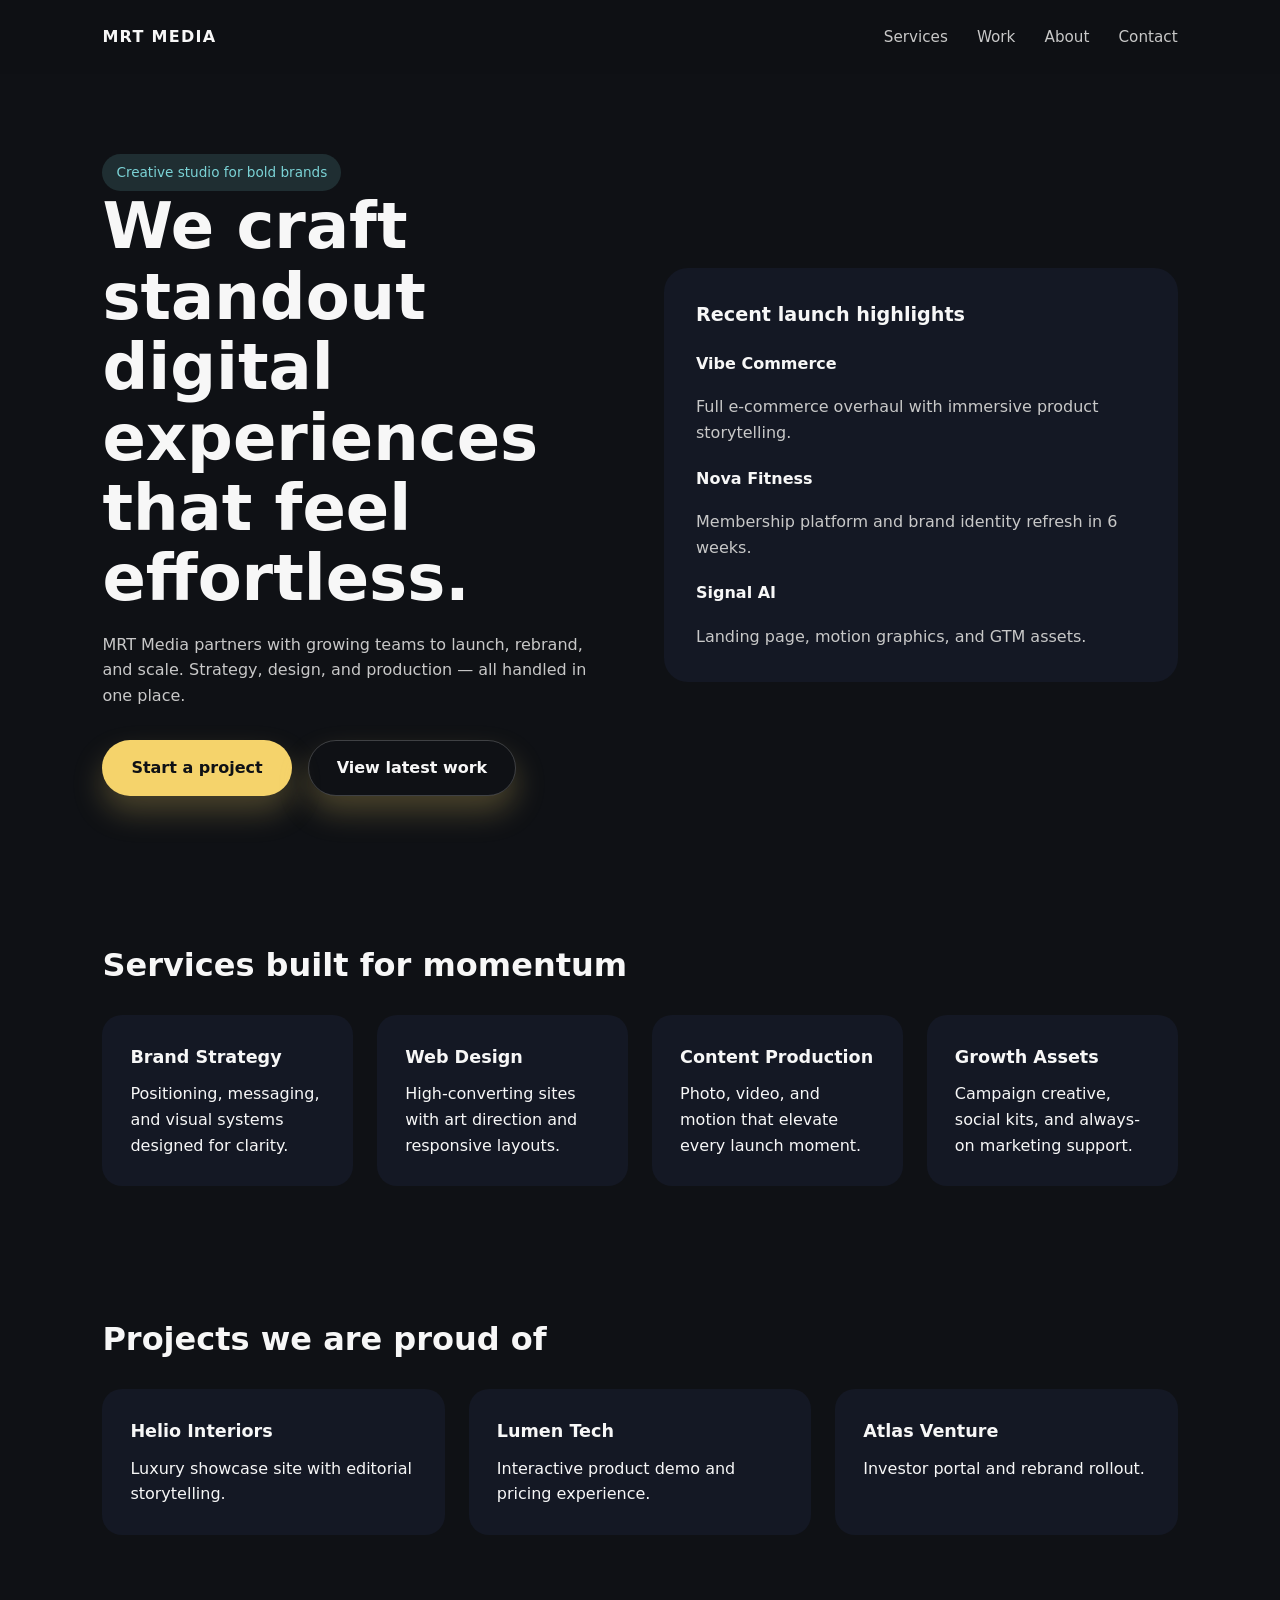
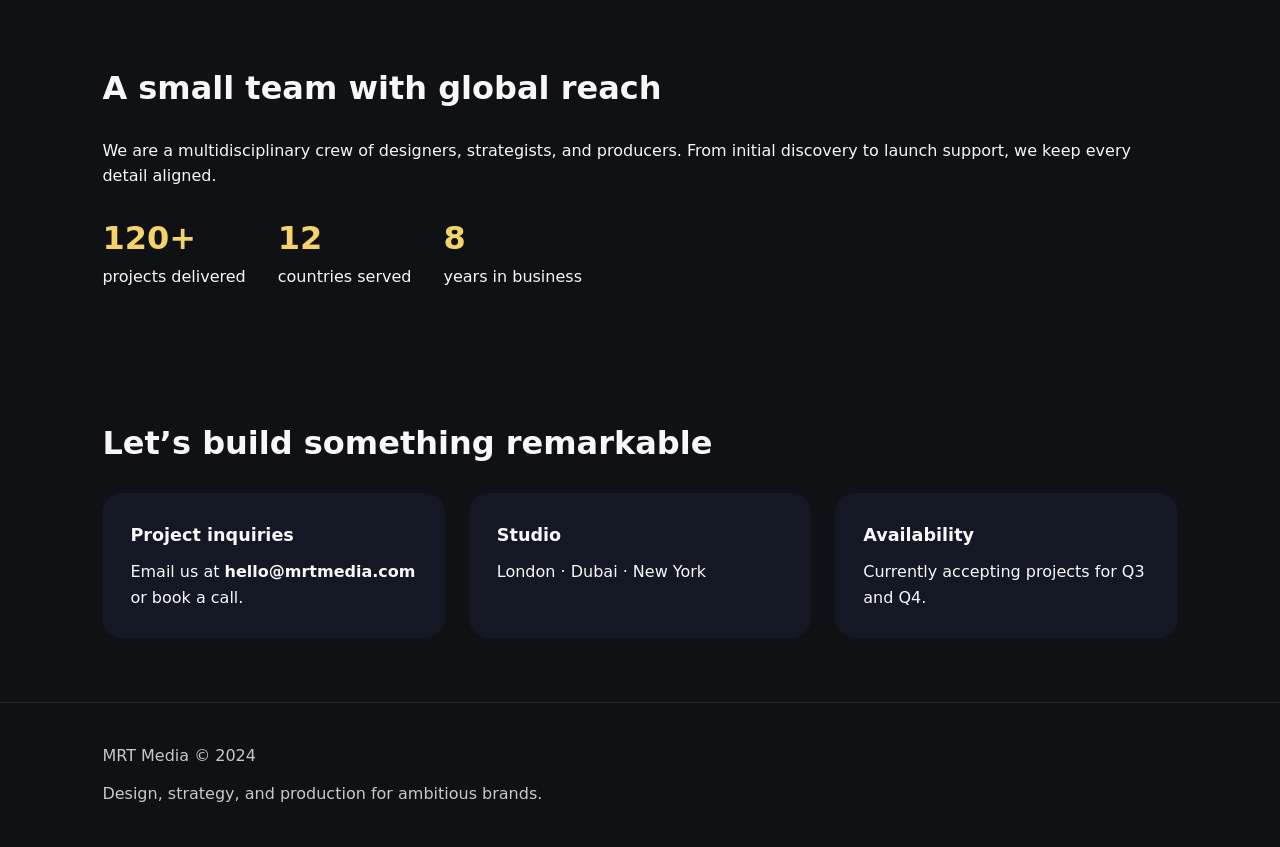
==== commit b93c5d52: "Add static landing page" ====
--- a/index.html
+++ b/index.html
@@ -1,266 +1,311 @@
 <!DOCTYPE html>
 <html lang="en">
-  <head>
-    <meta charset="UTF-8" />
-    <meta name="viewport" content="width=device-width, initial-scale=1" />
-    <title>MRTMedia — Performance-Driven Digital Studio</title>
-    <meta
-      name="description"
-      content="MRTMedia is a performance-driven digital studio helping brands grow with premium web design, development, and marketing."
-    />
-    <link rel="stylesheet" href="styles.css" />
-  </head>
-  <body>
-    <div class="site">
-      <header class="topbar">
-        <a class="logo" href="index.html">MRTMedia</a>
-        <div class="topbar-actions">
-          <a class="call-chip" href="tel:+18005551234">Call</a>
-          <button class="menu-toggle" type="button" aria-expanded="false" aria-controls="mobile-menu">
-            <span class="menu-line"></span>
-            <span class="menu-line"></span>
-          </button>
-        </div>
-      </header>
-
-      <div id="mobile-menu" class="mobile-menu" aria-hidden="true">
-        <div class="mobile-menu-panel">
-          <nav class="mobile-nav">
-            <a href="services.html">Services</a>
-            <details>
-              <summary>Services</summary>
-              <div class="accordion-links">
-                <a href="services.html#strategy">Strategy</a>
-                <a href="services.html#web-development">Web Development</a>
-                <a href="services.html#design">Design</a>
-                <a href="services.html#growth">Growth</a>
-                <a href="services.html#support">Support</a>
-              </div>
-            </details>
-            <a href="work.html">Work</a>
-            <a href="about.html">About</a>
-            <details>
-              <summary>Resources</summary>
-              <div class="accordion-links">
-                <a href="resources.html">Insights</a>
-                <a href="resources.html#guides">Guides</a>
-                <a href="resources.html#newsletter">Newsletter</a>
-              </div>
-            </details>
-            <a href="contact.html">Contact</a>
-          </nav>
-          <div class="mobile-menu-cta">
-            <a class="btn primary" href="contact.html">Get In Touch</a>
-          </div>
-        </div>
-      </div>
-
-      <main>
-        <section class="hero">
-          <div class="hero-content">
-            <p class="eyebrow">Performance-Driven Digital Studio</p>
-            <h1>Digital Growth. Built Right.</h1>
-            <p class="subhead">
-              We help brands increase leads, conversions, and revenue through performance marketing and
-              high-speed websites.
-            </p>
-            <div class="cta-stack">
-              <a class="btn primary" href="contact.html">Get In Touch</a>
-              <a class="btn secondary" href="work.html">View Work</a>
-            </div>
-            <p class="trust-line">Trusted by brands across retail, services, and startups.</p>
-            <div class="proof-chips">
-              <span>SEO &amp; Paid Growth</span>
-              <span>Conversion-focused UX</span>
-              <span>Fast, scalable builds</span>
-            </div>
-          </div>
-          <div class="hero-proof">
-            <div class="metric-card">
-              <p class="metric">3.1x</p>
-              <p>Average conversion lift within 90 days.</p>
-            </div>
-            <div class="metric-card">
-              <p class="metric">40%</p>
-              <p>Faster load times across recent launches.</p>
-            </div>
-          </div>
-        </section>
-
-        <section class="proof-strip">
-          <div class="scroll-row">
-            <div class="stat">
-              <p>100+ Projects</p>
-            </div>
-            <div class="stat">
-              <p>5+ Years</p>
-            </div>
-            <div class="stat">
-              <p>98% Satisfaction</p>
-            </div>
-            <div class="stat">
-              <p>+62% Avg Growth</p>
-            </div>
-          </div>
-        </section>
-
-        <section class="services">
-          <div class="section-head">
-            <h2>Services that scale with you</h2>
-            <p>Strategic, fast, and crafted to convert on any device.</p>
-          </div>
-          <div class="service-cards">
-            <article class="card">
-              <div class="icon">◎</div>
-              <h3>Intent-Led Strategy</h3>
-              <p>Align channels, positioning, and outcomes before you build.</p>
-              <a class="text-link" href="services.html#strategy">Explore</a>
-            </article>
-            <article class="card">
-              <div class="icon">▣</div>
-              <h3>High-Performance Web</h3>
-              <p>Fast, scalable builds that ship clean and rank strong.</p>
-              <a class="text-link" href="services.html#web-development">Explore</a>
-            </article>
-            <article class="card">
-              <div class="icon">✶</div>
-              <h3>Conversion UX Design</h3>
-              <p>Minimal, confident experiences built to drive action.</p>
-              <a class="text-link" href="services.html#design">Explore</a>
-            </article>
-            <article class="card">
-              <div class="icon">▲</div>
-              <h3>Growth Marketing</h3>
-              <p>SEO and paid programs that compound efficient growth.</p>
-              <a class="text-link" href="services.html#growth">Explore</a>
-            </article>
-            <article class="card">
-              <div class="icon">◆</div>
-              <h3>Ongoing Support</h3>
-              <p>Dedicated optimizations, reporting, and iteration.</p>
-              <a class="text-link" href="services.html#support">Explore</a>
-            </article>
-          </div>
-        </section>
-
-        <section class="featured-work">
-          <div class="section-head">
-            <h2>Featured Case Studies</h2>
-            <p>Real outcomes for brands who needed momentum.</p>
-          </div>
-          <div class="work-cards">
-            <article class="work-card">
-              <div class="thumb"></div>
-              <div class="work-meta">
-                <span class="tag">Ecommerce</span>
-                <h3>Northpeak Retail</h3>
-                <span class="badge">+214% Organic Traffic</span>
-              </div>
-            </article>
-            <article class="work-card">
-              <div class="thumb alt"></div>
-              <div class="work-meta">
-                <span class="tag">SaaS</span>
-                <h3>QuantaFlow</h3>
-                <span class="badge">3.1x Conversions</span>
-              </div>
-            </article>
-            <article class="work-card">
-              <div class="thumb"></div>
-              <div class="work-meta">
-                <span class="tag">Services</span>
-                <h3>Brightline Dental</h3>
-                <span class="badge">40% Faster Load Time</span>
-              </div>
-            </article>
-          </div>
-          <a class="btn secondary" href="work.html">View All Work</a>
-        </section>
-
-        <section class="testimonials">
-          <div class="section-head">
-            <h2>Results clients talk about</h2>
-            <p>Short, scannable stories that prove performance.</p>
-          </div>
-          <div class="testimonial-cards">
-            <article class="quote-card">
-              <p>“We doubled qualified leads within 60 days.”</p>
-              <span>— Maya Chen, Northpeak Retail</span>
-            </article>
-            <article class="quote-card">
-              <p>“Their team brought clarity to our entire funnel.”</p>
-              <span>— Leo Grant, QuantaFlow</span>
-            </article>
-            <article class="quote-card">
-              <p>“The new site is fast, premium, and easy to scale.”</p>
-              <span>— Priya Patel, Brightline Dental</span>
-            </article>
-          </div>
-        </section>
-
-        <section class="logo-banner">
-          <div class="scroll-row logos">
-            <span>Northpeak</span>
-            <span>QuantaFlow</span>
-            <span>Brightline</span>
-            <span>Southbay</span>
-            <span>Clearpath</span>
-          </div>
-        </section>
-
-        <section class="cta-banner">
-          <h2>Want better leads this month?</h2>
-          <p>Tell us what you help with, and we’ll propose the fastest path to results.</p>
-          <a class="btn primary" href="contact.html">Book a Consultation</a>
-        </section>
-      </main>
-
-      <footer class="footer">
-        <div class="footer-newsletter">
-          <h3>Stay sharp with MRTMedia</h3>
-          <p>Monthly insights on growth, UX, and conversion strategy.</p>
-          <form class="newsletter-form">
-            <input type="email" placeholder="Email address" aria-label="Email address" />
-            <button type="submit" class="btn primary">Subscribe</button>
-          </form>
-        </div>
-        <div class="footer-grid">
-          <div>
-            <h4>Contact</h4>
-            <p>hello@mrtmedia.com</p>
-            <p>+1 (800) 555-1234</p>
-          </div>
-          <div>
-            <h4>Quick Links</h4>
-            <a href="services.html">Services</a>
-            <a href="work.html">Work</a>
-            <a href="about.html">About</a>
-            <a href="resources.html">Resources</a>
-          </div>
-          <div>
-            <h4>Services</h4>
-            <a href="services.html#strategy">Strategy</a>
-            <a href="services.html#design">Design</a>
-            <a href="services.html#web-development">Web Development</a>
-            <a href="services.html#growth">Growth</a>
-          </div>
-          <div>
-            <h4>Social</h4>
-            <a href="https://www.linkedin.com" target="_blank" rel="noreferrer">LinkedIn</a>
-            <a href="https://www.instagram.com" target="_blank" rel="noreferrer">Instagram</a>
-            <a href="https://www.behance.net" target="_blank" rel="noreferrer">Behance</a>
-          </div>
-        </div>
-        <div class="footer-meta">
-          <p>© 2025 MRTMedia. All rights reserved.</p>
-          <div>
-            <a href="#">Privacy</a>
-            <a href="#">Terms</a>
-          </div>
-        </div>
-      </footer>
-    </div>
-
-    <script src="script.js"></script>
-  </body>
+<head>
+  <meta charset="UTF-8" />
+  <meta name="viewport" content="width=device-width, initial-scale=1" />
+  <title>MRT Media | Creative Studio</title>
+  <style>
+    :root {
+      color-scheme: light;
+      --bg: #0f1115;
+      --surface: #141824;
+      --primary: #f5d36b;
+      --accent: #7bd3d6;
+      --text: #f7f7f7;
+      --muted: #c8c8c8;
+    }
+
+    * {
+      box-sizing: border-box;
+      margin: 0;
+      padding: 0;
+    }
+
+    body {
+      font-family: "Inter", system-ui, -apple-system, sans-serif;
+      background: var(--bg);
+      color: var(--text);
+      line-height: 1.6;
+    }
+
+    header {
+      display: flex;
+      justify-content: space-between;
+      align-items: center;
+      padding: 24px 8vw;
+      position: sticky;
+      top: 0;
+      background: rgba(15, 17, 21, 0.9);
+      backdrop-filter: blur(12px);
+      z-index: 10;
+    }
+
+    .logo {
+      font-weight: 700;
+      letter-spacing: 0.08em;
+    }
+
+    nav a {
+      color: var(--muted);
+      margin-left: 24px;
+      text-decoration: none;
+      font-size: 0.95rem;
+    }
+
+    nav a:hover {
+      color: var(--text);
+    }
+
+    .hero {
+      min-height: 78vh;
+      display: grid;
+      grid-template-columns: repeat(auto-fit, minmax(260px, 1fr));
+      gap: 48px;
+      align-items: center;
+      padding: 80px 8vw;
+    }
+
+    .hero h1 {
+      font-size: clamp(2.5rem, 5vw, 4rem);
+      line-height: 1.1;
+    }
+
+    .hero p {
+      color: var(--muted);
+      margin-top: 18px;
+      max-width: 520px;
+    }
+
+    .hero-actions {
+      margin-top: 32px;
+      display: flex;
+      gap: 16px;
+      flex-wrap: wrap;
+    }
+
+    .button {
+      padding: 14px 28px;
+      border-radius: 999px;
+      border: 1px solid transparent;
+      font-weight: 600;
+      text-decoration: none;
+      color: #0f1115;
+      background: var(--primary);
+      box-shadow: 0 16px 30px rgba(245, 211, 107, 0.25);
+    }
+
+    .button.secondary {
+      background: transparent;
+      color: var(--text);
+      border-color: rgba(255, 255, 255, 0.2);
+    }
+
+    .hero-card {
+      background: var(--surface);
+      padding: 32px;
+      border-radius: 24px;
+      display: grid;
+      gap: 20px;
+    }
+
+    .hero-card h3 {
+      font-size: 1.2rem;
+    }
+
+    .badge {
+      display: inline-flex;
+      align-items: center;
+      gap: 8px;
+      font-size: 0.85rem;
+      padding: 8px 14px;
+      background: rgba(123, 211, 214, 0.15);
+      color: var(--accent);
+      border-radius: 999px;
+    }
+
+    section {
+      padding: 64px 8vw;
+    }
+
+    .section-title {
+      font-size: 2rem;
+      margin-bottom: 24px;
+    }
+
+    .grid {
+      display: grid;
+      gap: 24px;
+      grid-template-columns: repeat(auto-fit, minmax(230px, 1fr));
+    }
+
+    .card {
+      background: var(--surface);
+      padding: 28px;
+      border-radius: 20px;
+    }
+
+    .card h4 {
+      margin-bottom: 10px;
+      font-size: 1.1rem;
+    }
+
+    .stats {
+      display: flex;
+      gap: 32px;
+      flex-wrap: wrap;
+    }
+
+    .stat {
+      font-size: 2rem;
+      font-weight: 700;
+      color: var(--primary);
+    }
+
+    footer {
+      padding: 40px 8vw;
+      border-top: 1px solid rgba(255, 255, 255, 0.1);
+      color: var(--muted);
+      display: flex;
+      flex-direction: column;
+      gap: 12px;
+    }
+
+    @media (max-width: 720px) {
+      nav {
+        display: none;
+      }
+      header {
+        justify-content: center;
+      }
+    }
+  </style>
+</head>
+<body>
+  <header>
+    <div class="logo">MRT MEDIA</div>
+    <nav>
+      <a href="#services">Services</a>
+      <a href="#work">Work</a>
+      <a href="#about">About</a>
+      <a href="#contact">Contact</a>
+    </nav>
+  </header>
+
+  <main>
+    <section class="hero">
+      <div>
+        <span class="badge">Creative studio for bold brands</span>
+        <h1>We craft standout digital experiences that feel effortless.</h1>
+        <p>
+          MRT Media partners with growing teams to launch, rebrand, and scale.
+          Strategy, design, and production — all handled in one place.
+        </p>
+        <div class="hero-actions">
+          <a class="button" href="#contact">Start a project</a>
+          <a class="button secondary" href="#work">View latest work</a>
+        </div>
+      </div>
+      <div class="hero-card">
+        <h3>Recent launch highlights</h3>
+        <div>
+          <strong>Vibe Commerce</strong>
+          <p>Full e-commerce overhaul with immersive product storytelling.</p>
+        </div>
+        <div>
+          <strong>Nova Fitness</strong>
+          <p>Membership platform and brand identity refresh in 6 weeks.</p>
+        </div>
+        <div>
+          <strong>Signal AI</strong>
+          <p>Landing page, motion graphics, and GTM assets.</p>
+        </div>
+      </div>
+    </section>
+
+    <section id="services">
+      <h2 class="section-title">Services built for momentum</h2>
+      <div class="grid">
+        <div class="card">
+          <h4>Brand Strategy</h4>
+          <p>Positioning, messaging, and visual systems designed for clarity.</p>
+        </div>
+        <div class="card">
+          <h4>Web Design</h4>
+          <p>High-converting sites with art direction and responsive layouts.</p>
+        </div>
+        <div class="card">
+          <h4>Content Production</h4>
+          <p>Photo, video, and motion that elevate every launch moment.</p>
+        </div>
+        <div class="card">
+          <h4>Growth Assets</h4>
+          <p>Campaign creative, social kits, and always-on marketing support.</p>
+        </div>
+      </div>
+    </section>
+
+    <section id="work">
+      <h2 class="section-title">Projects we are proud of</h2>
+      <div class="grid">
+        <div class="card">
+          <h4>Helio Interiors</h4>
+          <p>Luxury showcase site with editorial storytelling.</p>
+        </div>
+        <div class="card">
+          <h4>Lumen Tech</h4>
+          <p>Interactive product demo and pricing experience.</p>
+        </div>
+        <div class="card">
+          <h4>Atlas Venture</h4>
+          <p>Investor portal and rebrand rollout.</p>
+        </div>
+      </div>
+    </section>
+
+    <section id="about">
+      <h2 class="section-title">A small team with global reach</h2>
+      <p>
+        We are a multidisciplinary crew of designers, strategists, and producers.
+        From initial discovery to launch support, we keep every detail aligned.
+      </p>
+      <div class="stats" style="margin-top: 24px;">
+        <div>
+          <div class="stat">120+</div>
+          <div>projects delivered</div>
+        </div>
+        <div>
+          <div class="stat">12</div>
+          <div>countries served</div>
+        </div>
+        <div>
+          <div class="stat">8</div>
+          <div>years in business</div>
+        </div>
+      </div>
+    </section>
+
+    <section id="contact">
+      <h2 class="section-title">Let’s build something remarkable</h2>
+      <div class="grid">
+        <div class="card">
+          <h4>Project inquiries</h4>
+          <p>Email us at <strong>hello@mrtmedia.com</strong> or book a call.</p>
+        </div>
+        <div class="card">
+          <h4>Studio</h4>
+          <p>London · Dubai · New York</p>
+        </div>
+        <div class="card">
+          <h4>Availability</h4>
+          <p>Currently accepting projects for Q3 and Q4.</p>
+        </div>
+      </div>
+    </section>
+  </main>
+
+  <footer>
+    <div>MRT Media © 2024</div>
+    <div>Design, strategy, and production for ambitious brands.</div>
+  </footer>
+</body>
 </html>
